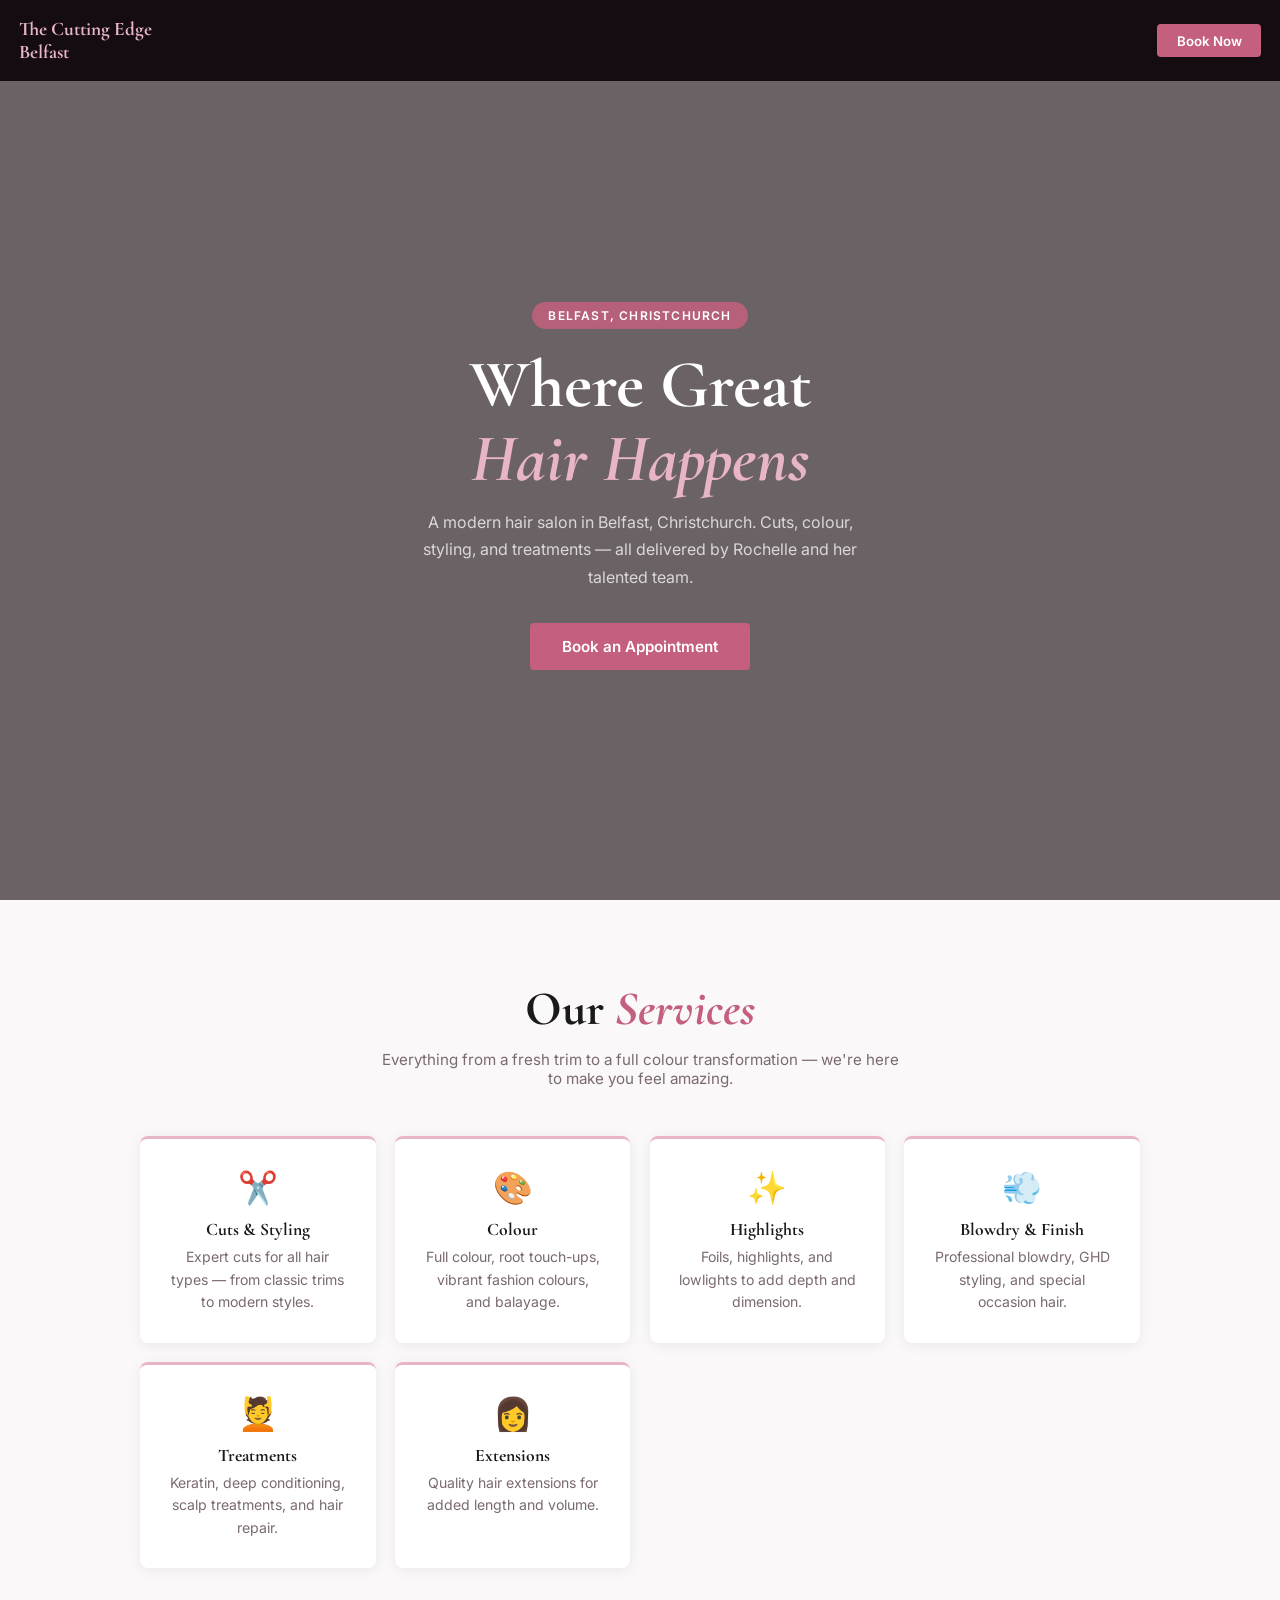
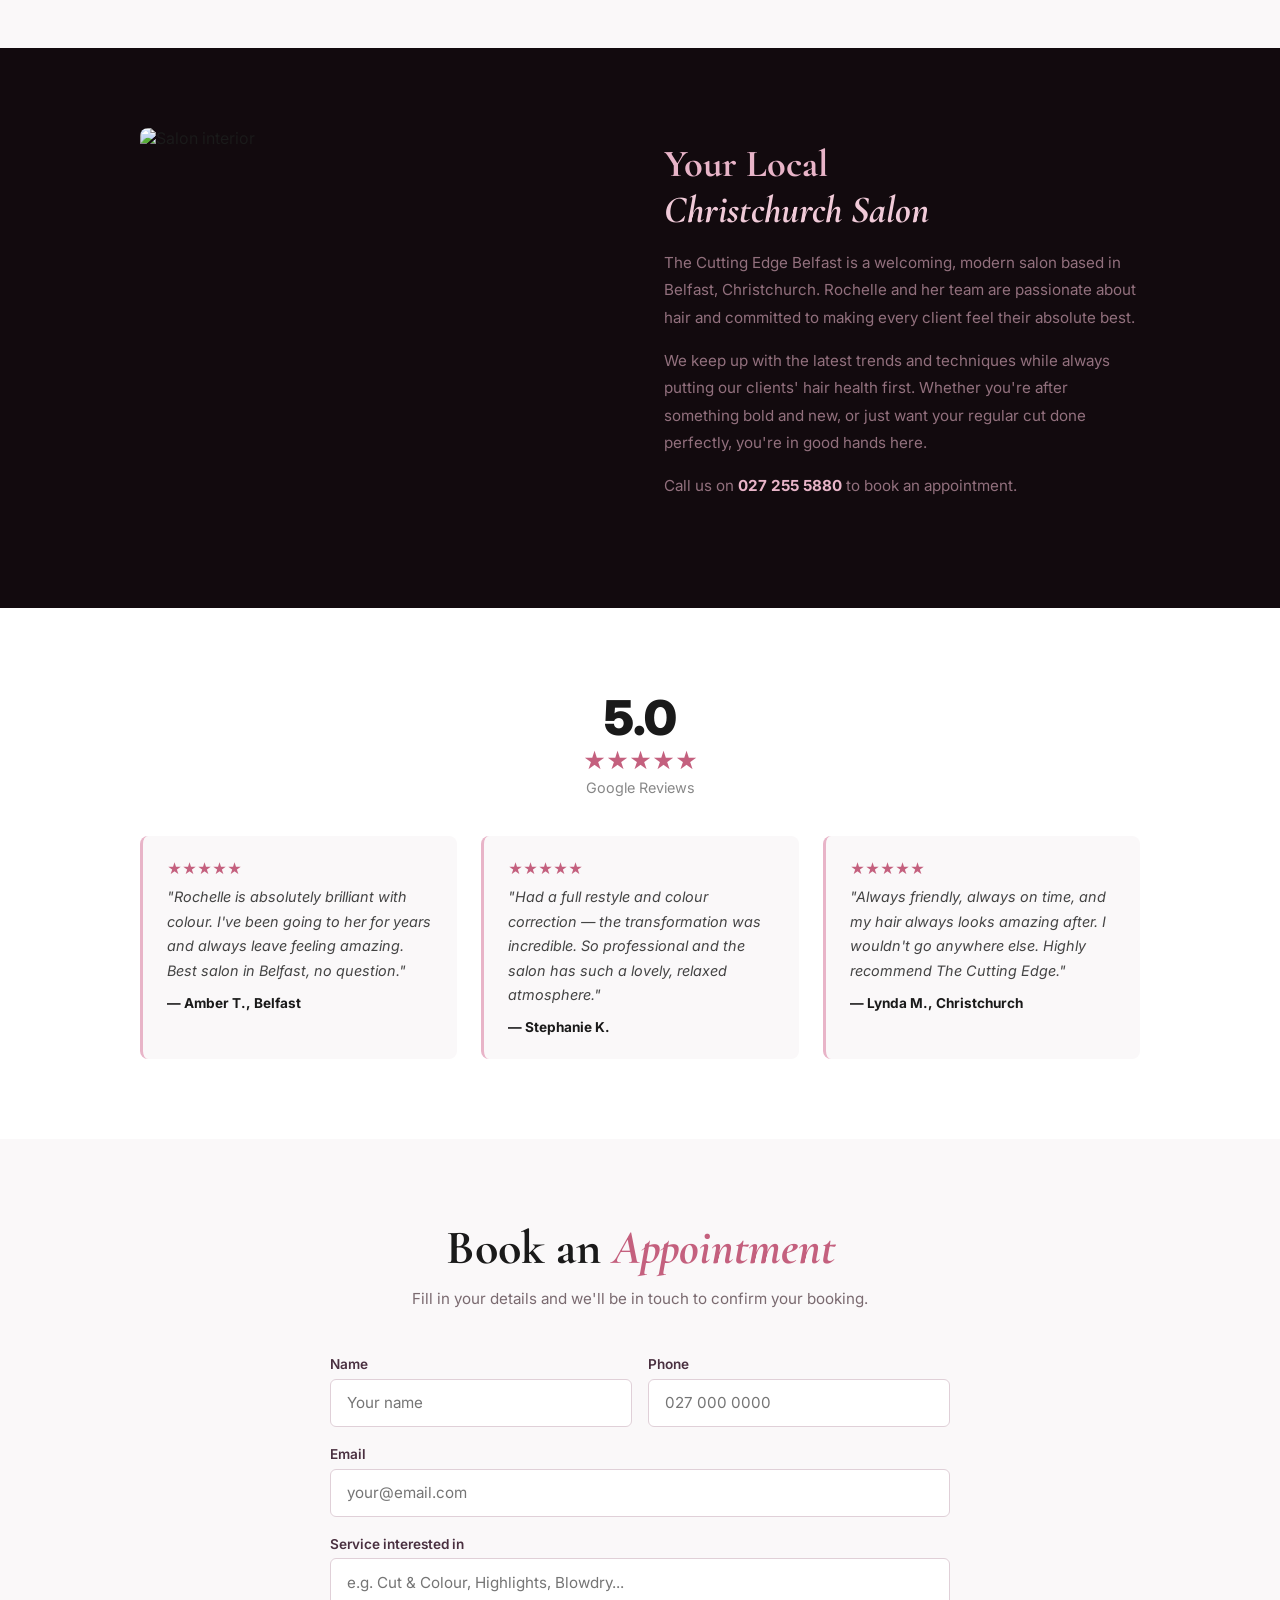
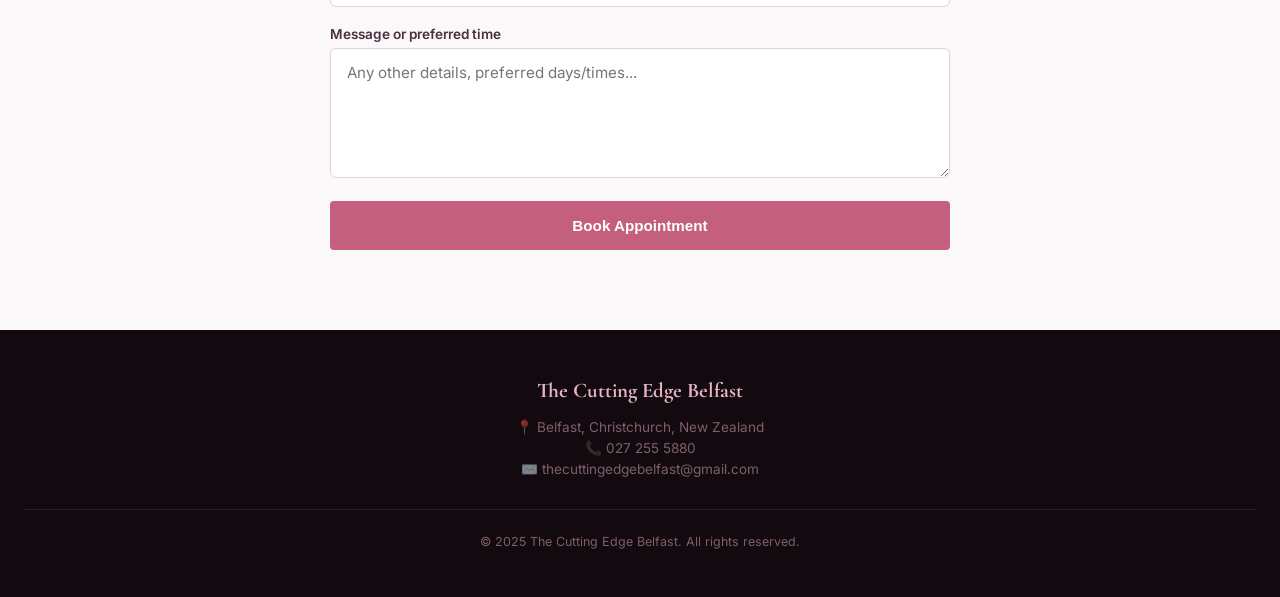
==== index.html @ 2c82a499 "Initial build" ====
<!DOCTYPE html>
<html lang="en">
<head>
<meta charset="UTF-8">
<meta name="viewport" content="width=device-width, initial-scale=1.0">
<title>The Cutting Edge Belfast | Hair Salon | Belfast, Christchurch</title>
<link rel="preconnect" href="https://fonts.googleapis.com">
<link href="https://fonts.googleapis.com/css2?family=Inter:wght@400;500;600;700;800&family=Cormorant+Garamond:ital,wght@0,600;0,700;1,500&display=swap" rel="stylesheet">
<style>
*{margin:0;padding:0;box-sizing:border-box;}
body{font-family:'Inter',sans-serif;color:#1a1a1a;background:#faf8f9;}
nav{position:fixed;top:0;left:0;width:100%;z-index:1000;background:rgba(18,10,14,0.97);backdrop-filter:blur(8px);padding:0;}
.nav-inner{display:flex;align-items:center;justify-content:space-between;padding:0 1.2rem;}
.nav-logo{font-family:'Cormorant Garamond',serif;font-size:1.2rem;font-weight:700;color:#e8b4c8;text-decoration:none;padding:1.1rem 0;line-height:1.2;}
.nav-cta{background:#c4607e;color:#fff;padding:0.55rem 1.2rem;border-radius:4px;font-weight:600;font-size:0.83rem;text-decoration:none;margin:0.75rem 0;}
.hero{min-height:100vh;background:linear-gradient(rgba(18,6,10,0.62),rgba(18,6,10,0.62)),url('https://images.unsplash.com/photo-1560066984-138dadb4c035?w=1600&q=80') center/cover no-repeat;display:flex;align-items:center;padding-top:72px;}
.hero-content{max-width:660px;margin:0 auto;padding:4rem 1.5rem;text-align:center;}
.hero-badge{display:inline-block;background:rgba(196,96,126,0.85);color:#fff;font-size:0.75rem;font-weight:600;letter-spacing:0.1em;text-transform:uppercase;padding:0.4rem 1rem;border-radius:100px;margin-bottom:1.2rem;}
.hero h1{font-family:'Cormorant Garamond',serif;font-size:clamp(2.6rem,5.5vw,4.2rem);font-weight:700;color:#fff;line-height:1.1;margin-bottom:0.8rem;}
.hero h1 em{color:#e8b4c8;font-style:italic;}
.hero p{font-size:1rem;color:rgba(255,255,255,0.75);margin-bottom:2rem;max-width:480px;margin-left:auto;margin-right:auto;line-height:1.7;}
.btn-primary{background:#c4607e;color:#fff;padding:0.9rem 2rem;border-radius:4px;font-weight:600;font-size:0.95rem;text-decoration:none;display:inline-block;}
.section{padding:5rem 1.5rem;}
.section-title{font-family:'Cormorant Garamond',serif;text-align:center;font-size:clamp(2rem,4vw,3rem);font-weight:700;margin-bottom:0.75rem;}
.section-title em{color:#c4607e;font-style:italic;}
.section-sub{text-align:center;color:#7a6a70;font-size:0.95rem;margin-bottom:3rem;max-width:520px;margin-left:auto;margin-right:auto;}
.services-grid{display:grid;grid-template-columns:repeat(auto-fit,minmax(200px,1fr));gap:1.2rem;max-width:1000px;margin:0 auto;}
.service-card{background:#fff;border-radius:8px;padding:1.8rem;text-align:center;box-shadow:0 2px 14px rgba(30,10,18,0.07);border-top:3px solid #e8b4c8;}
.service-icon{font-size:2rem;margin-bottom:0.75rem;}
.service-card h3{font-family:'Cormorant Garamond',serif;font-weight:700;font-size:1.1rem;margin-bottom:0.4rem;}
.service-card p{color:#7a6a70;font-size:0.88rem;line-height:1.6;}
.about{background:#120a0e;padding:5rem 1.5rem;}
.about-inner{max-width:1000px;margin:0 auto;display:grid;grid-template-columns:1fr 1fr;gap:3rem;align-items:center;}
.about img{width:100%;border-radius:8px;height:400px;object-fit:cover;}
.about h2{font-family:'Cormorant Garamond',serif;color:#e8b4c8;font-size:clamp(1.8rem,3vw,2.5rem);font-weight:700;margin-bottom:1rem;line-height:1.2;}
.about h2 em{color:#f0cad8;font-style:italic;}
.about p{color:rgba(232,180,200,0.6);line-height:1.8;margin-bottom:1rem;font-size:0.95rem;}
.reviews{background:#fff;padding:5rem 1.5rem;}
.stars{color:#c4607e;font-size:1.4rem;}
.rating-big{font-size:3rem;font-weight:900;}
.reviews-grid{display:grid;grid-template-columns:repeat(auto-fit,minmax(260px,1fr));gap:1.5rem;max-width:1000px;margin:2.5rem auto 0;}
.review-card{background:#faf8f9;border-radius:8px;padding:1.5rem;border-left:3px solid #e8b4c8;}
.review-card .stars{font-size:0.9rem;margin-bottom:0.5rem;}
.review-card p{color:#444;font-size:0.9rem;line-height:1.7;font-style:italic;margin-bottom:0.75rem;}
.reviewer{font-weight:700;font-size:0.85rem;}
.contact{background:#faf8f9;padding:5rem 1.5rem;}
.contact-inner{max-width:620px;margin:0 auto;}
.form-group{margin-bottom:1.2rem;}
.form-group label{display:block;font-weight:600;font-size:0.85rem;margin-bottom:0.4rem;color:#4a3040;}
.form-group input,.form-group textarea{width:100%;padding:0.85rem 1rem;border:1.5px solid #e0d0d8;border-radius:6px;font-size:0.95rem;font-family:inherit;background:#fff;}
.form-group textarea{height:130px;resize:vertical;}
.form-row{display:grid;grid-template-columns:1fr 1fr;gap:1rem;}
.btn-submit{width:100%;background:#c4607e;color:#fff;border:none;padding:1rem;border-radius:4px;font-weight:600;font-size:0.95rem;cursor:pointer;}
footer{background:#120a0e;color:rgba(232,180,200,0.5);padding:3rem 1.5rem;text-align:center;}
.footer-logo{font-family:'Cormorant Garamond',serif;font-size:1.3rem;font-weight:700;color:#e8b4c8;margin-bottom:1rem;}
footer p{font-size:0.85rem;margin-bottom:0.3rem;}
.footer-bottom{margin-top:2rem;padding-top:1.5rem;border-top:1px solid rgba(232,180,200,0.12);font-size:0.78rem;}
@media(max-width:768px){.about-inner{grid-template-columns:1fr;}.form-row{grid-template-columns:1fr;}}
</style>
</head>
<body>

<nav>
  <div class="nav-inner">
    <a href="#" class="nav-logo">The Cutting Edge<br>Belfast</a>
    <a href="#contact" class="nav-cta">Book Now</a>
  </div>
</nav>

<section class="hero">
  <div class="hero-content">
    <div class="hero-badge">Belfast, Christchurch</div>
    <h1>Where Great<br><em>Hair Happens</em></h1>
    <p>A modern hair salon in Belfast, Christchurch. Cuts, colour, styling, and treatments — all delivered by Rochelle and her talented team.</p>
    <a href="#contact" class="btn-primary">Book an Appointment</a>
  </div>
</section>

<section class="section" id="services">
  <h2 class="section-title">Our <em>Services</em></h2>
  <p class="section-sub">Everything from a fresh trim to a full colour transformation — we're here to make you feel amazing.</p>
  <div class="services-grid">
    <div class="service-card"><div class="service-icon">✂️</div><h3>Cuts & Styling</h3><p>Expert cuts for all hair types — from classic trims to modern styles.</p></div>
    <div class="service-card"><div class="service-icon">🎨</div><h3>Colour</h3><p>Full colour, root touch-ups, vibrant fashion colours, and balayage.</p></div>
    <div class="service-card"><div class="service-icon">✨</div><h3>Highlights</h3><p>Foils, highlights, and lowlights to add depth and dimension.</p></div>
    <div class="service-card"><div class="service-icon">💨</div><h3>Blowdry & Finish</h3><p>Professional blowdry, GHD styling, and special occasion hair.</p></div>
    <div class="service-card"><div class="service-icon">💆</div><h3>Treatments</h3><p>Keratin, deep conditioning, scalp treatments, and hair repair.</p></div>
    <div class="service-card"><div class="service-icon">👩</div><h3>Extensions</h3><p>Quality hair extensions for added length and volume.</p></div>
  </div>
</section>

<section class="about">
  <div class="about-inner">
    <img src="https://images.unsplash.com/photo-1521590832167-7bcbfaa6381f?w=800&q=80" alt="Salon interior">
    <div>
      <h2>Your Local<br><em>Christchurch Salon</em></h2>
      <p>The Cutting Edge Belfast is a welcoming, modern salon based in Belfast, Christchurch. Rochelle and her team are passionate about hair and committed to making every client feel their absolute best.</p>
      <p>We keep up with the latest trends and techniques while always putting our clients' hair health first. Whether you're after something bold and new, or just want your regular cut done perfectly, you're in good hands here.</p>
      <p>Call us on <strong style="color:#e8b4c8;">027 255 5880</strong> to book an appointment.</p>
    </div>
  </div>
</section>

<section class="reviews">
  <div style="text-align:center;">
    <div class="rating-big">5.0</div>
    <div class="stars">★★★★★</div>
    <p style="color:#888;font-size:0.9rem;margin-top:0.3rem;">Google Reviews</p>
  </div>
  <div class="reviews-grid">
    <div class="review-card"><div class="stars">★★★★★</div><p>"Rochelle is absolutely brilliant with colour. I've been going to her for years and always leave feeling amazing. Best salon in Belfast, no question."</p><div class="reviewer">— Amber T., Belfast</div></div>
    <div class="review-card"><div class="stars">★★★★★</div><p>"Had a full restyle and colour correction — the transformation was incredible. So professional and the salon has such a lovely, relaxed atmosphere."</p><div class="reviewer">— Stephanie K.</div></div>
    <div class="review-card"><div class="stars">★★★★★</div><p>"Always friendly, always on time, and my hair always looks amazing after. I wouldn't go anywhere else. Highly recommend The Cutting Edge."</p><div class="reviewer">— Lynda M., Christchurch</div></div>
  </div>
</section>

<section class="contact" id="contact">
  <div class="contact-inner">
    <h2 class="section-title">Book an <em>Appointment</em></h2>
    <p class="section-sub">Fill in your details and we'll be in touch to confirm your booking.</p>
    <form action="https://api.staticforms.xyz/submit" method="post">
      <input type="hidden" name="accessKey" value="sf_768da8d33927e7f4f241d0a6">
      <input type="hidden" name="subject" value="New booking from The Cutting Edge Belfast website">
      <input type="hidden" name="redirectTo" value="https://the-cutting-edge-belfast-demo.vercel.app/thank-you.html">
      <div class="form-row">
        <div class="form-group"><label>Name</label><input type="text" name="name" placeholder="Your name" required></div>
        <div class="form-group"><label>Phone</label><input type="tel" name="phone" placeholder="027 000 0000" required></div>
      </div>
      <div class="form-group"><label>Email</label><input type="email" name="email" placeholder="your@email.com"></div>
      <div class="form-group"><label>Service interested in</label><input type="text" name="service" placeholder="e.g. Cut & Colour, Highlights, Blowdry..."></div>
      <div class="form-group"><label>Message or preferred time</label><textarea name="message" placeholder="Any other details, preferred days/times..."></textarea></div>
      <button type="submit" class="btn-submit">Book Appointment</button>
    </form>
  </div>
</section>

<footer>
  <div class="footer-logo">The Cutting Edge Belfast</div>
  <p>📍 Belfast, Christchurch, New Zealand</p>
  <p>📞 <a href="tel:0272555880" style="color:rgba(232,180,200,0.5);text-decoration:none;">027 255 5880</a></p>
  <p>✉️ <a href="mailto:thecuttingedgebelfast@gmail.com" style="color:rgba(232,180,200,0.5);text-decoration:none;">thecuttingedgebelfast@gmail.com</a></p>
  <div class="footer-bottom">© 2025 The Cutting Edge Belfast. All rights reserved.</div>
</footer>

</body>
</html>
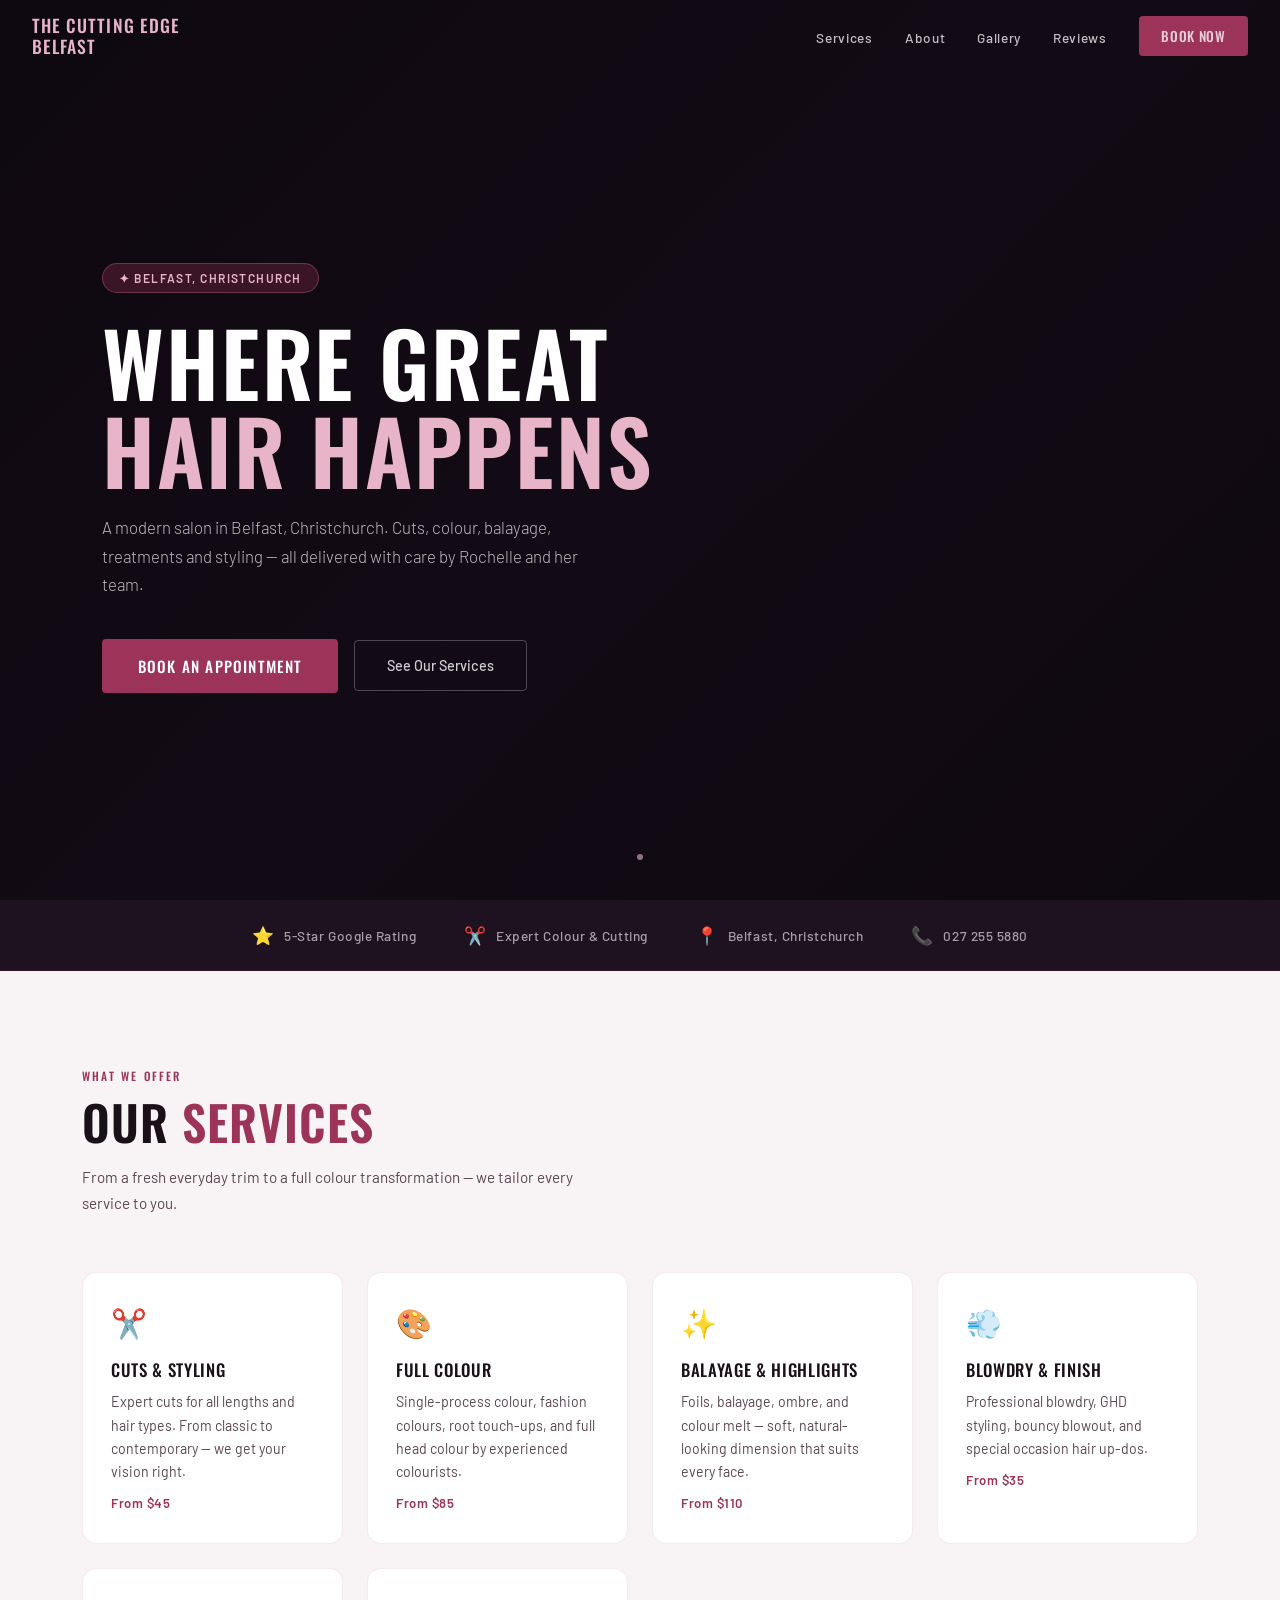
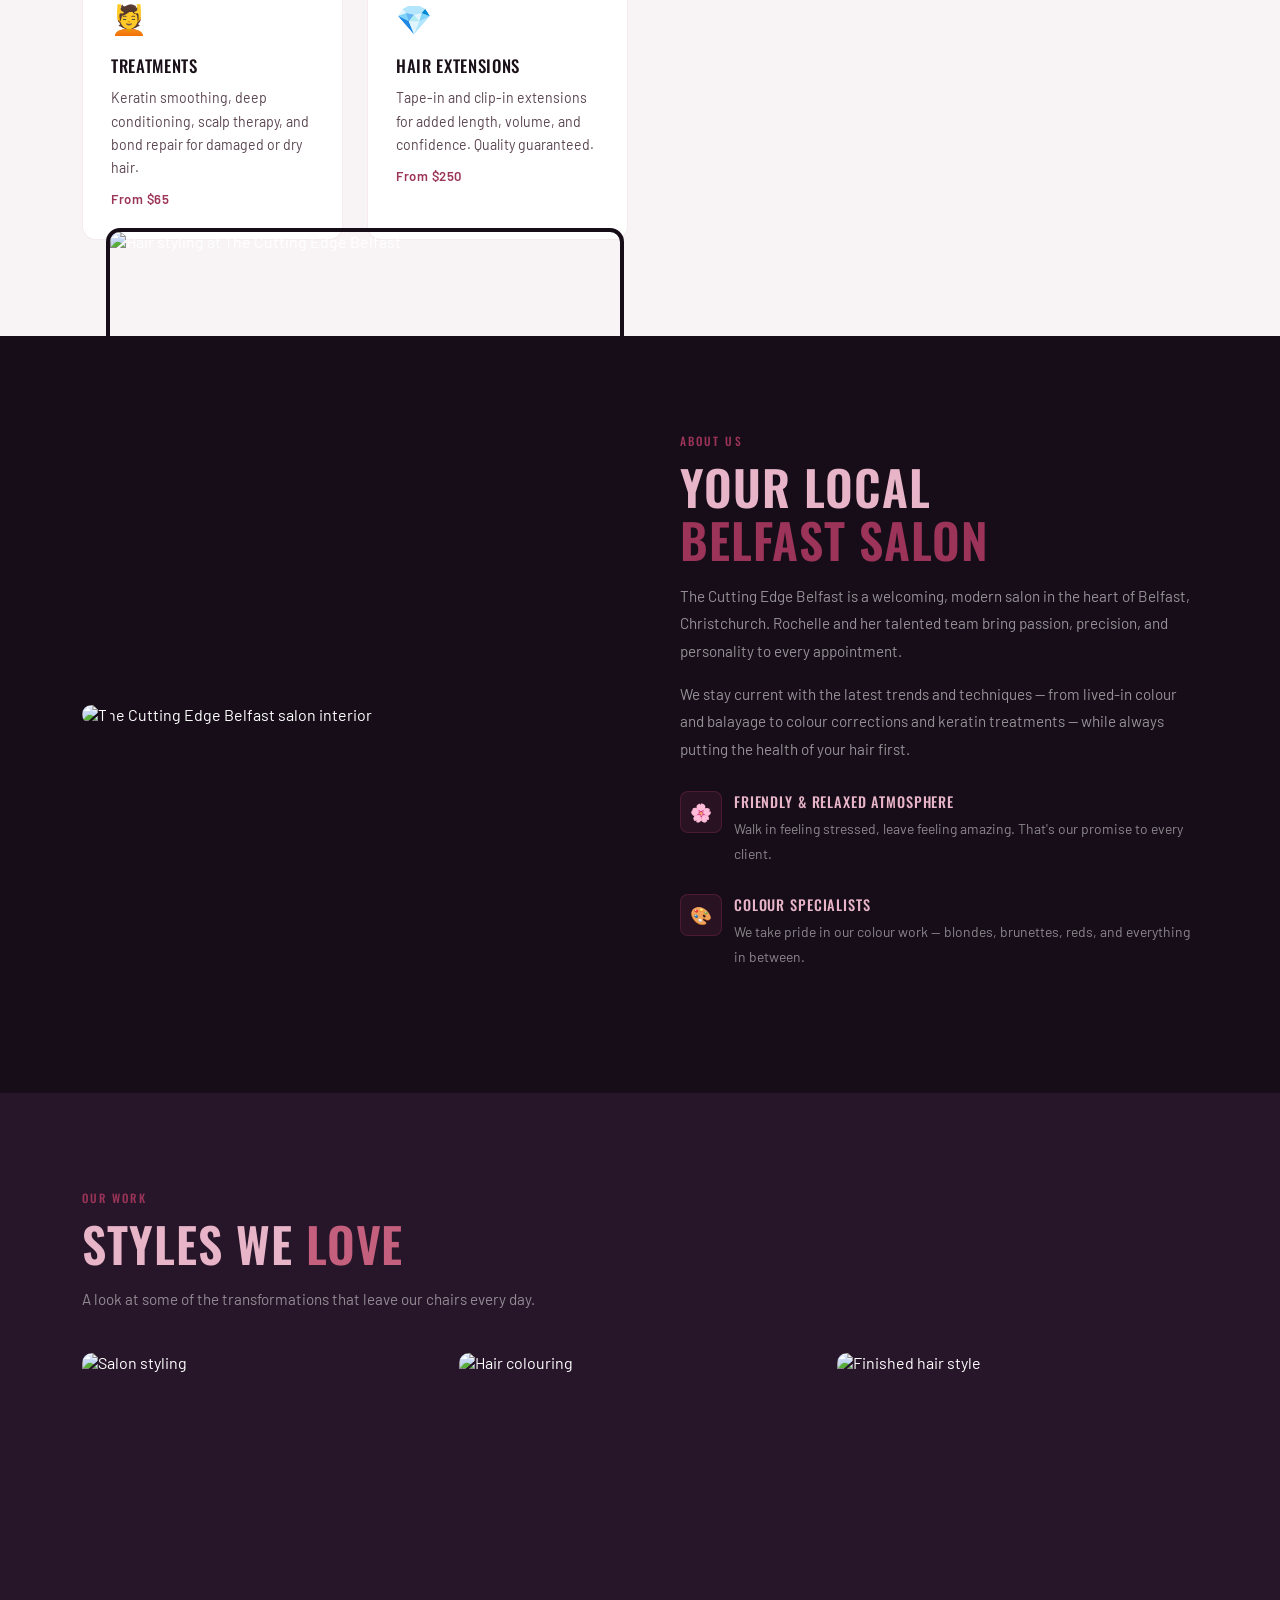
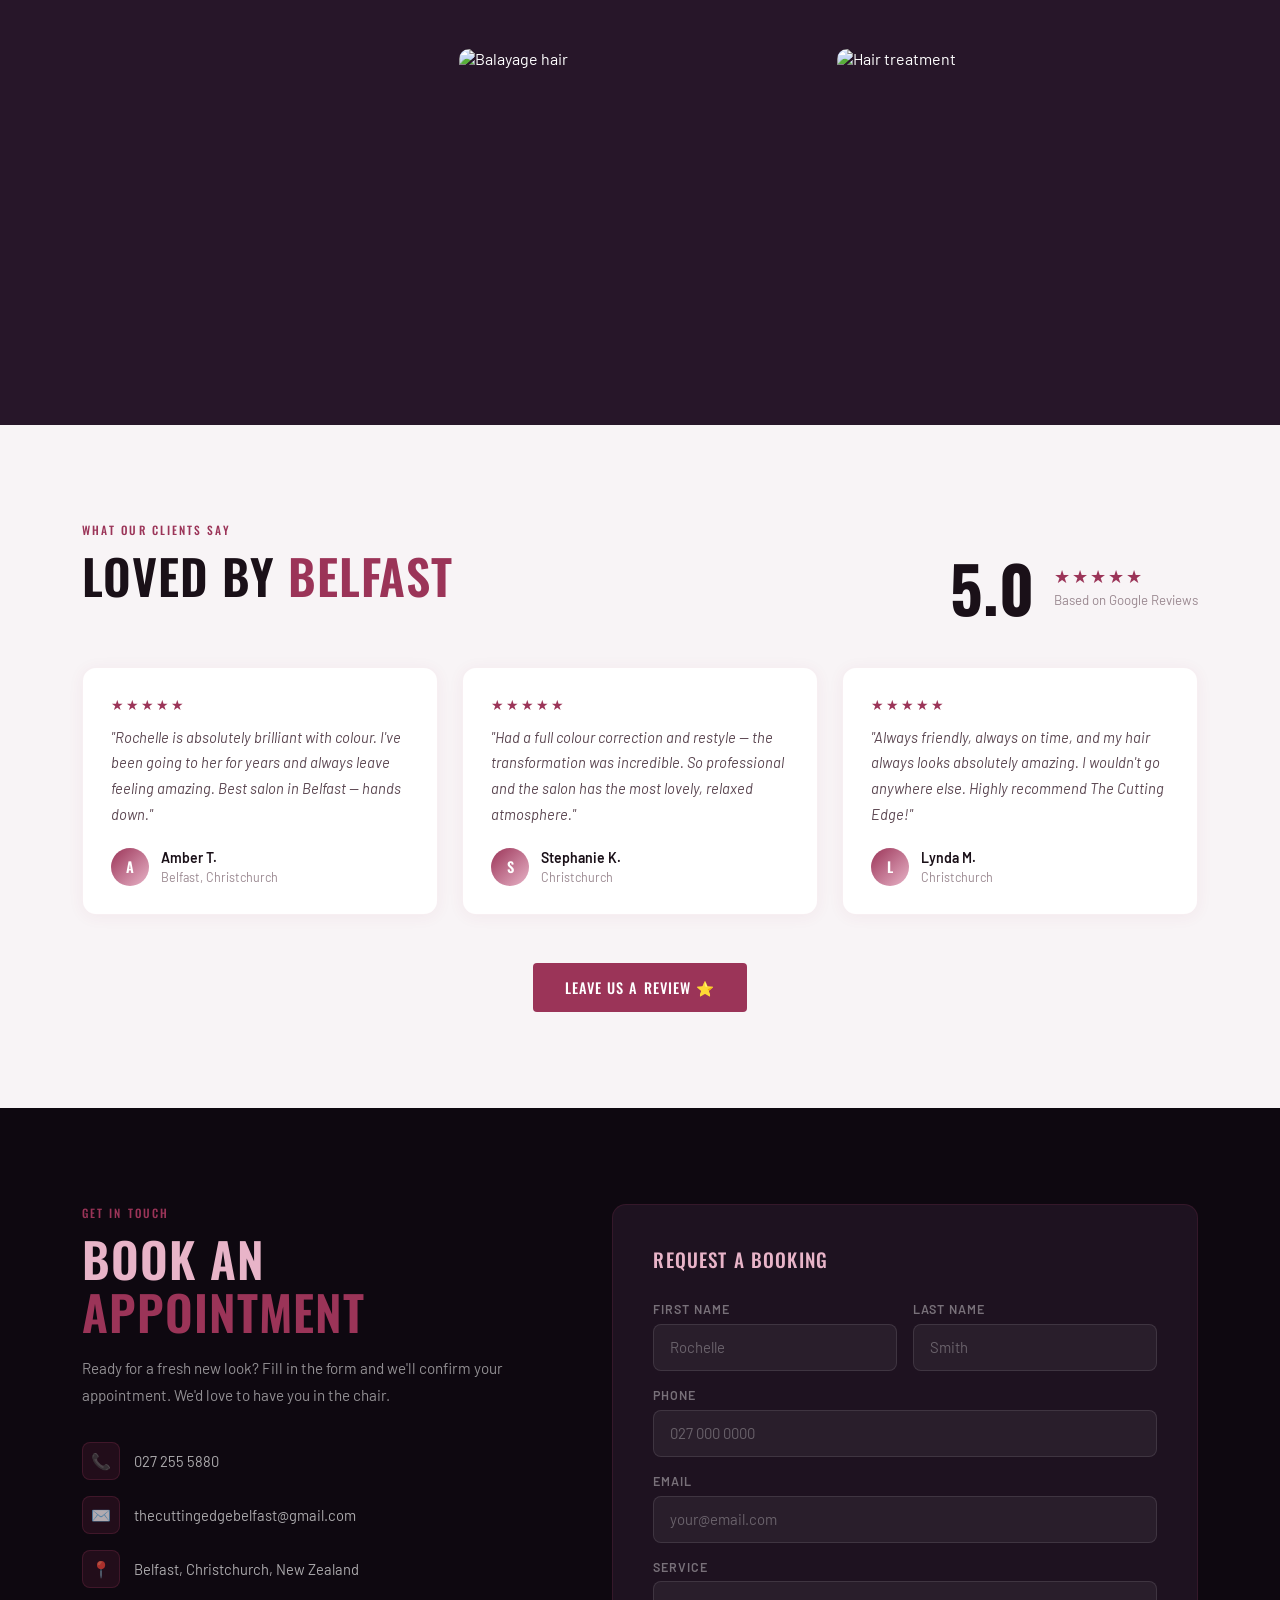
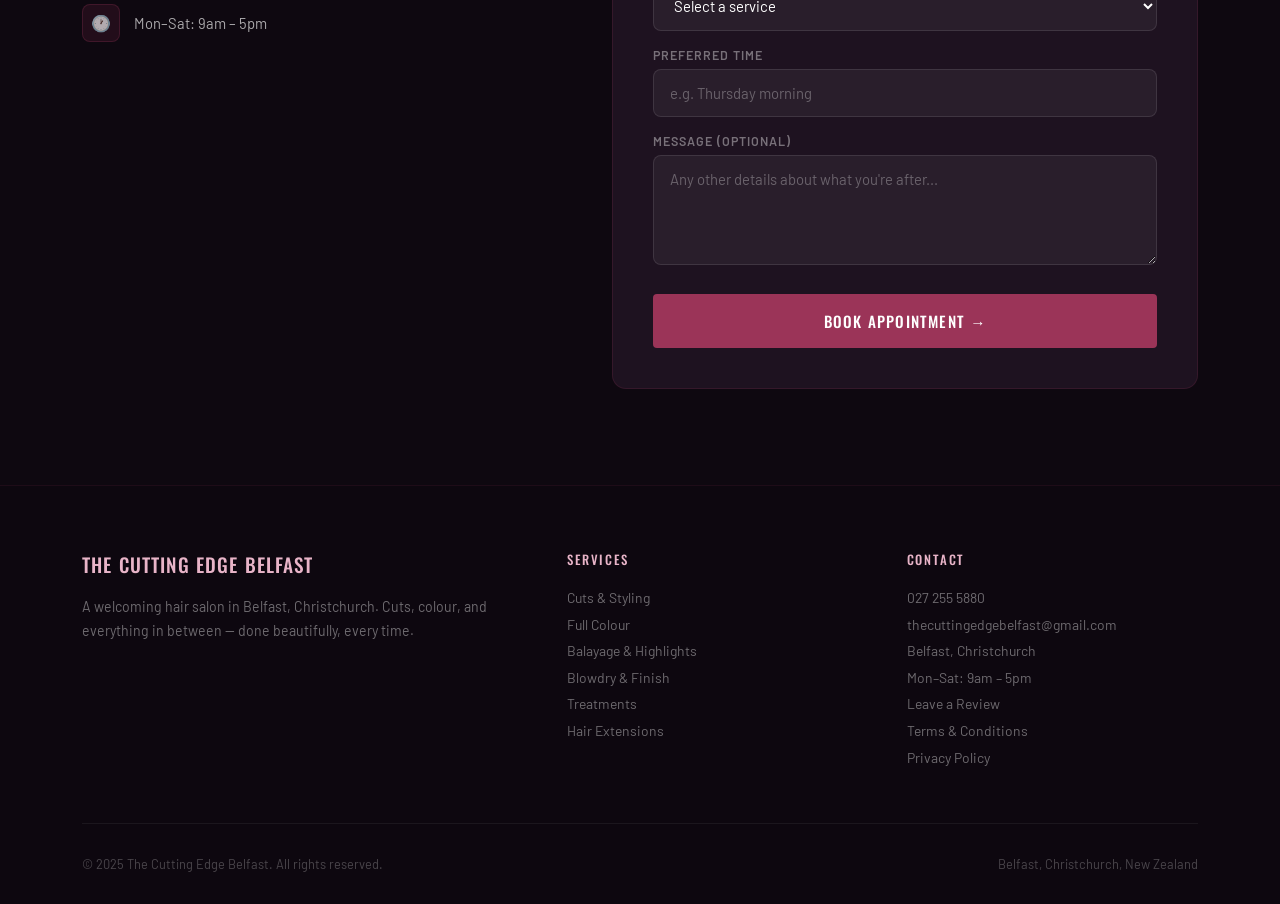
==== commit b9b0a791: "Rebuild: The Cutting Edge Belfast" ====
--- a/index.html
+++ b/index.html
@@ -1,146 +1,604 @@
 <!DOCTYPE html>
 <html lang="en">
 <head>
-<meta charset="UTF-8">
-<meta name="viewport" content="width=device-width, initial-scale=1.0">
-<title>The Cutting Edge Belfast | Hair Salon | Belfast, Christchurch</title>
-<link rel="preconnect" href="https://fonts.googleapis.com">
-<link href="https://fonts.googleapis.com/css2?family=Inter:wght@400;500;600;700;800&family=Cormorant+Garamond:ital,wght@0,600;0,700;1,500&display=swap" rel="stylesheet">
-<style>
-*{margin:0;padding:0;box-sizing:border-box;}
-body{font-family:'Inter',sans-serif;color:#1a1a1a;background:#faf8f9;}
-nav{position:fixed;top:0;left:0;width:100%;z-index:1000;background:rgba(18,10,14,0.97);backdrop-filter:blur(8px);padding:0;}
-.nav-inner{display:flex;align-items:center;justify-content:space-between;padding:0 1.2rem;}
-.nav-logo{font-family:'Cormorant Garamond',serif;font-size:1.2rem;font-weight:700;color:#e8b4c8;text-decoration:none;padding:1.1rem 0;line-height:1.2;}
-.nav-cta{background:#c4607e;color:#fff;padding:0.55rem 1.2rem;border-radius:4px;font-weight:600;font-size:0.83rem;text-decoration:none;margin:0.75rem 0;}
-.hero{min-height:100vh;background:linear-gradient(rgba(18,6,10,0.62),rgba(18,6,10,0.62)),url('https://images.unsplash.com/photo-1560066984-138dadb4c035?w=1600&q=80') center/cover no-repeat;display:flex;align-items:center;padding-top:72px;}
-.hero-content{max-width:660px;margin:0 auto;padding:4rem 1.5rem;text-align:center;}
-.hero-badge{display:inline-block;background:rgba(196,96,126,0.85);color:#fff;font-size:0.75rem;font-weight:600;letter-spacing:0.1em;text-transform:uppercase;padding:0.4rem 1rem;border-radius:100px;margin-bottom:1.2rem;}
-.hero h1{font-family:'Cormorant Garamond',serif;font-size:clamp(2.6rem,5.5vw,4.2rem);font-weight:700;color:#fff;line-height:1.1;margin-bottom:0.8rem;}
-.hero h1 em{color:#e8b4c8;font-style:italic;}
-.hero p{font-size:1rem;color:rgba(255,255,255,0.75);margin-bottom:2rem;max-width:480px;margin-left:auto;margin-right:auto;line-height:1.7;}
-.btn-primary{background:#c4607e;color:#fff;padding:0.9rem 2rem;border-radius:4px;font-weight:600;font-size:0.95rem;text-decoration:none;display:inline-block;}
-.section{padding:5rem 1.5rem;}
-.section-title{font-family:'Cormorant Garamond',serif;text-align:center;font-size:clamp(2rem,4vw,3rem);font-weight:700;margin-bottom:0.75rem;}
-.section-title em{color:#c4607e;font-style:italic;}
-.section-sub{text-align:center;color:#7a6a70;font-size:0.95rem;margin-bottom:3rem;max-width:520px;margin-left:auto;margin-right:auto;}
-.services-grid{display:grid;grid-template-columns:repeat(auto-fit,minmax(200px,1fr));gap:1.2rem;max-width:1000px;margin:0 auto;}
-.service-card{background:#fff;border-radius:8px;padding:1.8rem;text-align:center;box-shadow:0 2px 14px rgba(30,10,18,0.07);border-top:3px solid #e8b4c8;}
-.service-icon{font-size:2rem;margin-bottom:0.75rem;}
-.service-card h3{font-family:'Cormorant Garamond',serif;font-weight:700;font-size:1.1rem;margin-bottom:0.4rem;}
-.service-card p{color:#7a6a70;font-size:0.88rem;line-height:1.6;}
-.about{background:#120a0e;padding:5rem 1.5rem;}
-.about-inner{max-width:1000px;margin:0 auto;display:grid;grid-template-columns:1fr 1fr;gap:3rem;align-items:center;}
-.about img{width:100%;border-radius:8px;height:400px;object-fit:cover;}
-.about h2{font-family:'Cormorant Garamond',serif;color:#e8b4c8;font-size:clamp(1.8rem,3vw,2.5rem);font-weight:700;margin-bottom:1rem;line-height:1.2;}
-.about h2 em{color:#f0cad8;font-style:italic;}
-.about p{color:rgba(232,180,200,0.6);line-height:1.8;margin-bottom:1rem;font-size:0.95rem;}
-.reviews{background:#fff;padding:5rem 1.5rem;}
-.stars{color:#c4607e;font-size:1.4rem;}
-.rating-big{font-size:3rem;font-weight:900;}
-.reviews-grid{display:grid;grid-template-columns:repeat(auto-fit,minmax(260px,1fr));gap:1.5rem;max-width:1000px;margin:2.5rem auto 0;}
-.review-card{background:#faf8f9;border-radius:8px;padding:1.5rem;border-left:3px solid #e8b4c8;}
-.review-card .stars{font-size:0.9rem;margin-bottom:0.5rem;}
-.review-card p{color:#444;font-size:0.9rem;line-height:1.7;font-style:italic;margin-bottom:0.75rem;}
-.reviewer{font-weight:700;font-size:0.85rem;}
-.contact{background:#faf8f9;padding:5rem 1.5rem;}
-.contact-inner{max-width:620px;margin:0 auto;}
-.form-group{margin-bottom:1.2rem;}
-.form-group label{display:block;font-weight:600;font-size:0.85rem;margin-bottom:0.4rem;color:#4a3040;}
-.form-group input,.form-group textarea{width:100%;padding:0.85rem 1rem;border:1.5px solid #e0d0d8;border-radius:6px;font-size:0.95rem;font-family:inherit;background:#fff;}
-.form-group textarea{height:130px;resize:vertical;}
-.form-row{display:grid;grid-template-columns:1fr 1fr;gap:1rem;}
-.btn-submit{width:100%;background:#c4607e;color:#fff;border:none;padding:1rem;border-radius:4px;font-weight:600;font-size:0.95rem;cursor:pointer;}
-footer{background:#120a0e;color:rgba(232,180,200,0.5);padding:3rem 1.5rem;text-align:center;}
-.footer-logo{font-family:'Cormorant Garamond',serif;font-size:1.3rem;font-weight:700;color:#e8b4c8;margin-bottom:1rem;}
-footer p{font-size:0.85rem;margin-bottom:0.3rem;}
-.footer-bottom{margin-top:2rem;padding-top:1.5rem;border-top:1px solid rgba(232,180,200,0.12);font-size:0.78rem;}
-@media(max-width:768px){.about-inner{grid-template-columns:1fr;}.form-row{grid-template-columns:1fr;}}
-</style>
+  <meta charset="UTF-8" />
+  <meta name="viewport" content="width=device-width, initial-scale=1.0" />
+  <title>The Cutting Edge Belfast | Hair Salon | Belfast, Christchurch</title>
+  <link rel="preconnect" href="https://fonts.googleapis.com" />
+  <link rel="preconnect" href="https://fonts.gstatic.com" crossorigin />
+  <link href="https://fonts.googleapis.com/css2?family=Oswald:wght@300;400;500;600;700&family=Barlow:ital,wght@0,300;0,400;0,500;0,600;1,300;1,400&display=swap" rel="stylesheet" />
+  <style>
+    :root {
+      --dark:     #0e0810;
+      --dark-2:   #160d18;
+      --surface:  #1e1220;
+      --surface2: #271629;
+      --accent:   #9b3458;
+      --accent-light: #c4607e;
+      --accent-rose:  #e8b4c8;
+      --cream:    #f8f4f6;
+      --cream-2:  #f0e8ec;
+      --text-dark: #1a1018;
+      --text-mid:  #5a4550;
+      --text-light: #9a8890;
+      --white:    #ffffff;
+      --nav-h:    72px;
+      --radius:   14px;
+      --trans:    0.3s cubic-bezier(0.4,0,0.2,1);
+    }
+    *, *::before, *::after { box-sizing: border-box; margin: 0; padding: 0; }
+    html { scroll-behavior: smooth; }
+    body { font-family: 'Barlow', sans-serif; background: var(--dark); color: var(--white); overflow-x: hidden; }
+
+    /* ── NAV ── */
+    #mainNav {
+      position: fixed; top: 0; left: 0; width: 100%; z-index: 1000;
+      padding: 0 2rem; height: var(--nav-h);
+      display: flex; align-items: center; justify-content: space-between;
+      transition: background var(--trans), box-shadow var(--trans);
+    }
+    #mainNav.scrolled { background: rgba(14,8,16,0.97); backdrop-filter: blur(12px); box-shadow: 0 2px 24px rgba(0,0,0,0.4); }
+    .nav-logo { font-family: 'Oswald', sans-serif; font-size: 1.1rem; font-weight: 500; color: var(--accent-rose); text-decoration: none; letter-spacing: 0.06em; text-transform: uppercase; line-height: 1.2; }
+    .nav-links { display: flex; align-items: center; gap: 2rem; list-style: none; }
+    .nav-links a { color: rgba(255,255,255,0.75); text-decoration: none; font-size: 0.85rem; font-weight: 500; letter-spacing: 0.05em; transition: color var(--trans); }
+    .nav-links a:hover { color: var(--accent-rose); }
+    .nav-cta { background: var(--accent); color: #fff; padding: 0.6rem 1.4rem; border-radius: 4px; font-family: 'Oswald', sans-serif; font-weight: 500; font-size: 0.88rem; letter-spacing: 0.06em; text-transform: uppercase; text-decoration: none; transition: background var(--trans), transform var(--trans); }
+    .nav-cta:hover { background: var(--accent-light); transform: translateY(-1px); }
+    .hamburger { display: none; background: none; border: none; cursor: pointer; padding: 0.5rem; flex-direction: column; gap: 5px; }
+    .hamburger span { display: block; width: 22px; height: 2px; background: var(--accent-rose); border-radius: 2px; transition: var(--trans); }
+    .mobile-menu { display: none; position: fixed; top: var(--nav-h); left: 0; width: 100%; background: rgba(14,8,16,0.98); padding: 2rem; z-index: 999; flex-direction: column; gap: 1.5rem; }
+    .mobile-menu.open { display: flex; }
+    .mobile-menu a { color: rgba(255,255,255,0.8); text-decoration: none; font-family: 'Oswald', sans-serif; font-size: 1.1rem; letter-spacing: 0.06em; }
+
+    /* ── HERO ── */
+    .hero {
+      min-height: 100vh; position: relative; display: flex; align-items: center;
+      overflow: hidden;
+    }
+    .hero-bg {
+      position: absolute; inset: 0; z-index: 0;
+      background: linear-gradient(135deg, rgba(14,8,16,0.72) 0%, rgba(22,13,24,0.55) 50%, rgba(14,8,16,0.8) 100%),
+                  url('https://images.unsplash.com/photo-1560066984-138dadb4c035?w=1800&q=85') center/cover no-repeat;
+    }
+    .hero-content {
+      position: relative; z-index: 1; max-width: 700px;
+      padding: calc(var(--nav-h) + 4rem) 2rem 5rem 8vw;
+    }
+    .hero-badge {
+      display: inline-flex; align-items: center; gap: 0.5rem;
+      background: rgba(155,52,88,0.3); border: 1px solid rgba(196,96,126,0.4);
+      color: var(--accent-rose); font-size: 0.75rem; font-weight: 600;
+      letter-spacing: 0.12em; text-transform: uppercase; padding: 0.4rem 1rem;
+      border-radius: 100px; margin-bottom: 1.5rem;
+    }
+    .hero h1 {
+      font-family: 'Oswald', sans-serif; font-size: clamp(3.2rem, 7vw, 5.5rem);
+      font-weight: 600; line-height: 1.0; letter-spacing: 0.02em;
+      text-transform: uppercase; margin-bottom: 1.25rem; color: #fff;
+    }
+    .hero h1 em { color: var(--accent-rose); font-style: normal; display: block; }
+    .hero p { font-size: 1.05rem; color: rgba(255,255,255,0.72); line-height: 1.7; max-width: 480px; margin-bottom: 2.5rem; font-weight: 300; }
+    .hero-actions { display: flex; gap: 1rem; flex-wrap: wrap; align-items: center; }
+    .btn-primary {
+      background: var(--accent); color: #fff; padding: 1rem 2.2rem;
+      border-radius: 4px; font-family: 'Oswald', sans-serif; font-weight: 500;
+      font-size: 0.95rem; letter-spacing: 0.08em; text-transform: uppercase;
+      text-decoration: none; transition: all var(--trans);
+    }
+    .btn-primary:hover { background: var(--accent-light); transform: translateY(-2px); box-shadow: 0 8px 24px rgba(155,52,88,0.4); }
+    .btn-outline {
+      background: transparent; color: rgba(255,255,255,0.8); padding: 1rem 2rem;
+      border: 1px solid rgba(255,255,255,0.25); border-radius: 4px;
+      font-size: 0.9rem; font-weight: 500; text-decoration: none; transition: all var(--trans);
+    }
+    .btn-outline:hover { border-color: var(--accent-rose); color: var(--accent-rose); }
+    .hero-scroll { position: absolute; bottom: 2.5rem; left: 50%; transform: translateX(-50%); z-index: 1; }
+    .scroll-dot { width: 6px; height: 6px; background: var(--accent-rose); border-radius: 50%; margin: 0 auto; animation: bounce 1.8s infinite; opacity: 0.6; }
+    @keyframes bounce { 0%,80%,100%{transform:translateY(0)} 40%{transform:translateY(-10px)} }
+
+    /* ── TRUST BAR ── */
+    .trust-bar { background: var(--surface); padding: 1.5rem 2rem; border-bottom: 1px solid rgba(155,52,88,0.15); }
+    .trust-inner { max-width: 1100px; margin: 0 auto; display: flex; justify-content: center; gap: 3rem; flex-wrap: wrap; }
+    .trust-item { display: flex; align-items: center; gap: 0.6rem; color: rgba(255,255,255,0.6); font-size: 0.85rem; font-weight: 500; letter-spacing: 0.04em; }
+    .trust-item span:first-child { color: var(--accent-rose); font-size: 1.1rem; }
+
+    /* ── SECTIONS BASE ── */
+    .container { max-width: 1180px; margin: 0 auto; padding: 0 2rem; }
+    section { padding: 6rem 0; }
+
+    /* ── SERVICES ── */
+    .services { background: var(--cream); }
+    .section-eyebrow { font-family: 'Oswald', sans-serif; font-size: 0.72rem; font-weight: 500; letter-spacing: 0.18em; text-transform: uppercase; color: var(--accent); margin-bottom: 0.75rem; }
+    .section-title { font-family: 'Oswald', sans-serif; font-size: clamp(2rem, 4vw, 3rem); font-weight: 600; line-height: 1.1; letter-spacing: 0.02em; text-transform: uppercase; color: var(--text-dark); margin-bottom: 1rem; }
+    .section-title em { color: var(--accent); font-style: normal; }
+    .section-sub { color: var(--text-mid); font-size: 0.95rem; line-height: 1.7; max-width: 540px; margin-bottom: 3.5rem; font-weight: 400; }
+    .services-grid { display: grid; grid-template-columns: repeat(auto-fit, minmax(240px, 1fr)); gap: 1.5rem; }
+    .service-card {
+      background: #fff; border-radius: var(--radius); padding: 2rem 1.75rem;
+      border: 1px solid rgba(155,52,88,0.1); transition: all var(--trans);
+      position: relative; overflow: hidden;
+    }
+    .service-card::before {
+      content: ''; position: absolute; top: 0; left: 0; width: 100%; height: 3px;
+      background: linear-gradient(90deg, var(--accent), var(--accent-rose));
+      transform: scaleX(0); transform-origin: left; transition: transform var(--trans);
+    }
+    .service-card:hover { transform: translateY(-4px); box-shadow: 0 12px 32px rgba(155,52,88,0.12); }
+    .service-card:hover::before { transform: scaleX(1); }
+    .svc-icon { font-size: 1.8rem; margin-bottom: 1rem; }
+    .service-card h3 { font-family: 'Oswald', sans-serif; font-size: 1.05rem; font-weight: 500; letter-spacing: 0.04em; text-transform: uppercase; color: var(--text-dark); margin-bottom: 0.5rem; }
+    .service-card p { color: var(--text-mid); font-size: 0.88rem; line-height: 1.65; }
+    .svc-price { display: inline-block; margin-top: 0.75rem; font-size: 0.82rem; font-weight: 600; color: var(--accent); letter-spacing: 0.04em; }
+
+    /* ── ABOUT ── */
+    .about { background: var(--dark-2); }
+    .about-inner { display: grid; grid-template-columns: 1fr 1fr; gap: 5rem; align-items: center; }
+    .about-img-wrap { position: relative; }
+    .about-img-wrap img { width: 100%; height: 520px; object-fit: cover; border-radius: var(--radius); }
+    .about-img-accent {
+      position: absolute; bottom: -1.5rem; right: -1.5rem;
+      width: 180px; height: 180px; object-fit: cover; border-radius: var(--radius);
+      border: 4px solid var(--dark-2);
+    }
+    .about-text .section-title { color: var(--accent-rose); }
+    .about-text .section-sub { color: rgba(255,255,255,0.55); max-width: 100%; }
+    .about-text p { color: rgba(255,255,255,0.55); line-height: 1.8; margin-bottom: 1rem; font-size: 0.95rem; }
+    .about-highlight { display: flex; gap: 0.75rem; align-items: flex-start; margin: 1.75rem 0; }
+    .about-highlight-icon { width: 42px; height: 42px; background: rgba(155,52,88,0.15); border: 1px solid rgba(155,52,88,0.3); border-radius: 8px; display: flex; align-items: center; justify-content: center; font-size: 1.1rem; flex-shrink: 0; }
+    .about-highlight-text h4 { font-family: 'Oswald', sans-serif; font-size: 0.9rem; font-weight: 500; color: var(--accent-rose); text-transform: uppercase; letter-spacing: 0.06em; margin-bottom: 0.25rem; }
+    .about-highlight-text p { color: rgba(255,255,255,0.5); font-size: 0.87rem; margin: 0; }
+
+    /* ── GALLERY ── */
+    .gallery { background: var(--surface2); }
+    .gallery .section-title { color: var(--accent-rose); }
+    .gallery-grid { display: grid; grid-template-columns: repeat(3, 1fr); grid-template-rows: 280px 280px; gap: 1rem; }
+    .gallery-item { border-radius: 10px; overflow: hidden; position: relative; }
+    .gallery-item img { width: 100%; height: 100%; object-fit: cover; transition: transform 0.5s; }
+    .gallery-item:hover img { transform: scale(1.05); }
+    .gallery-item:first-child { grid-row: 1 / 3; }
+    .gallery-overlay { position: absolute; inset: 0; background: linear-gradient(to top, rgba(14,8,16,0.7) 0%, transparent 50%); opacity: 0; transition: opacity var(--trans); }
+    .gallery-item:hover .gallery-overlay { opacity: 1; }
+
+    /* ── REVIEWS ── */
+    .reviews { background: var(--cream); }
+    .reviews-header { display: flex; justify-content: space-between; align-items: flex-end; margin-bottom: 3rem; flex-wrap: wrap; gap: 1.5rem; }
+    .reviews-score { display: flex; align-items: center; gap: 1.25rem; }
+    .score-big { font-family: 'Oswald', sans-serif; font-size: 4rem; font-weight: 700; line-height: 1; color: var(--text-dark); }
+    .score-details { display: flex; flex-direction: column; gap: 0.3rem; }
+    .stars-row { display: flex; gap: 2px; }
+    .star { color: var(--accent); font-size: 1.1rem; }
+    .score-count { color: var(--text-light); font-size: 0.83rem; }
+    .reviews-grid { display: grid; grid-template-columns: repeat(auto-fit, minmax(280px, 1fr)); gap: 1.5rem; }
+    .review-card {
+      background: #fff; border-radius: var(--radius); padding: 1.75rem;
+      border: 1px solid rgba(155,52,88,0.08);
+      box-shadow: 0 2px 16px rgba(155,52,88,0.06);
+      transition: transform var(--trans), box-shadow var(--trans);
+    }
+    .review-card:hover { transform: translateY(-3px); box-shadow: 0 8px 28px rgba(155,52,88,0.1); }
+    .review-stars { display: flex; gap: 2px; margin-bottom: 0.75rem; }
+    .review-stars .star { font-size: 0.9rem; }
+    .review-card blockquote { font-style: italic; color: var(--text-mid); font-size: 0.92rem; line-height: 1.75; margin-bottom: 1.25rem; }
+    .reviewer { display: flex; align-items: center; gap: 0.75rem; }
+    .reviewer-avatar { width: 38px; height: 38px; background: linear-gradient(135deg, var(--accent), var(--accent-rose)); border-radius: 50%; display: flex; align-items: center; justify-content: center; font-family: 'Oswald', sans-serif; font-weight: 600; font-size: 0.9rem; color: #fff; }
+    .reviewer-info strong { font-size: 0.88rem; font-weight: 600; color: var(--text-dark); display: block; }
+    .reviewer-info span { font-size: 0.78rem; color: var(--text-light); }
+    .reviews-cta { text-align: center; margin-top: 3rem; }
+    .btn-review { display: inline-flex; align-items: center; gap: 0.5rem; background: var(--accent); color: #fff; padding: 0.9rem 2rem; border-radius: 4px; font-family: 'Oswald', sans-serif; font-weight: 500; font-size: 0.9rem; letter-spacing: 0.07em; text-transform: uppercase; text-decoration: none; transition: all var(--trans); }
+    .btn-review:hover { background: var(--accent-light); transform: translateY(-2px); }
+
+    /* ── BOOKING ── */
+    .booking { background: var(--dark); }
+    .booking-inner { display: grid; grid-template-columns: 1fr 1.3fr; gap: 5rem; align-items: start; }
+    .booking-info .section-title { color: var(--accent-rose); }
+    .booking-info p { color: rgba(255,255,255,0.55); line-height: 1.8; margin-bottom: 2rem; font-size: 0.95rem; }
+    .contact-detail { display: flex; align-items: center; gap: 0.85rem; margin-bottom: 1rem; color: rgba(255,255,255,0.65); font-size: 0.92rem; }
+    .contact-detail a { color: rgba(255,255,255,0.65); text-decoration: none; transition: color var(--trans); }
+    .contact-detail a:hover { color: var(--accent-rose); }
+    .contact-icon { width: 38px; height: 38px; background: rgba(155,52,88,0.15); border: 1px solid rgba(155,52,88,0.25); border-radius: 8px; display: flex; align-items: center; justify-content: center; font-size: 1rem; flex-shrink: 0; }
+    .booking-form { background: var(--surface); border: 1px solid rgba(155,52,88,0.18); border-radius: var(--radius); padding: 2.5rem; }
+    .form-title { font-family: 'Oswald', sans-serif; font-size: 1.2rem; font-weight: 500; letter-spacing: 0.06em; text-transform: uppercase; color: var(--accent-rose); margin-bottom: 1.75rem; }
+    .form-row { display: grid; grid-template-columns: 1fr 1fr; gap: 1rem; }
+    .form-group { margin-bottom: 1.1rem; }
+    .form-group label { display: block; font-size: 0.78rem; font-weight: 600; letter-spacing: 0.08em; text-transform: uppercase; color: rgba(255,255,255,0.4); margin-bottom: 0.45rem; }
+    .form-group input, .form-group select, .form-group textarea {
+      width: 100%; background: rgba(255,255,255,0.05); border: 1px solid rgba(255,255,255,0.1);
+      border-radius: 8px; color: #fff; font-family: 'Barlow', sans-serif;
+      font-size: 0.93rem; padding: 0.85rem 1rem; transition: border-color var(--trans);
+    }
+    .form-group input::placeholder, .form-group textarea::placeholder { color: rgba(255,255,255,0.3); }
+    .form-group input:focus, .form-group select:focus, .form-group textarea:focus { outline: none; border-color: var(--accent); }
+    .form-group select option { background: var(--surface); }
+    .form-group textarea { height: 110px; resize: vertical; }
+    .btn-submit { width: 100%; background: var(--accent); color: #fff; border: none; padding: 1rem; border-radius: 4px; font-family: 'Oswald', sans-serif; font-weight: 500; font-size: 0.95rem; letter-spacing: 0.08em; text-transform: uppercase; cursor: pointer; transition: all var(--trans); margin-top: 0.5rem; }
+    .btn-submit:hover { background: var(--accent-light); transform: translateY(-1px); }
+
+    /* ── FOOTER ── */
+    footer { background: rgba(14,8,16,0.98); padding: 4rem 0 2rem; border-top: 1px solid rgba(155,52,88,0.12); }
+    .footer-grid { display: grid; grid-template-columns: 1.5fr 1fr 1fr; gap: 3rem; margin-bottom: 3rem; }
+    .footer-brand .logo { font-family: 'Oswald', sans-serif; font-size: 1.2rem; font-weight: 500; color: var(--accent-rose); display: block; margin-bottom: 1rem; letter-spacing: 0.06em; text-transform: uppercase; }
+    .footer-brand p { color: rgba(255,255,255,0.4); font-size: 0.88rem; line-height: 1.7; }
+    .footer-col h4 { font-family: 'Oswald', sans-serif; font-size: 0.8rem; font-weight: 500; letter-spacing: 0.14em; text-transform: uppercase; color: var(--accent-rose); margin-bottom: 1.25rem; }
+    .footer-col ul { list-style: none; }
+    .footer-col ul li { margin-bottom: 0.6rem; color: rgba(255,255,255,0.4); font-size: 0.87rem; }
+    .footer-col ul li a { color: rgba(255,255,255,0.4); text-decoration: none; transition: color var(--trans); }
+    .footer-col ul li a:hover { color: var(--accent-rose); }
+    .footer-bottom { border-top: 1px solid rgba(255,255,255,0.06); padding-top: 2rem; display: flex; justify-content: space-between; align-items: center; flex-wrap: wrap; gap: 1rem; }
+    .footer-bottom span { color: rgba(255,255,255,0.25); font-size: 0.8rem; }
+
+    /* ── SCROLL REVEAL ── */
+    .reveal { opacity: 0; transform: translateY(28px); transition: opacity 0.65s ease, transform 0.65s ease; }
+    .reveal.visible { opacity: 1; transform: none; }
+    .reveal-delay-1 { transition-delay: 0.1s; }
+    .reveal-delay-2 { transition-delay: 0.2s; }
+    .reveal-delay-3 { transition-delay: 0.3s; }
+    .reveal-delay-4 { transition-delay: 0.4s; }
+
+    /* ── RESPONSIVE ── */
+    @media (max-width: 900px) {
+      .about-inner, .booking-inner, .footer-grid { grid-template-columns: 1fr; gap: 2.5rem; }
+      .gallery-grid { grid-template-columns: 1fr 1fr; grid-template-rows: auto; }
+      .gallery-item:first-child { grid-row: auto; }
+      .nav-links { display: none; }
+      .hamburger { display: flex; }
+      .hero-content { padding-left: 2rem; }
+      .about-img-accent { display: none; }
+      .reviews-header { flex-direction: column; align-items: flex-start; }
+    }
+    @media (max-width: 600px) {
+      .gallery-grid { grid-template-columns: 1fr; }
+      .form-row { grid-template-columns: 1fr; }
+      .hero h1 { font-size: 2.8rem; }
+      .trust-inner { gap: 1.5rem; }
+    }
+  </style>
 </head>
 <body>
 
-<nav>
-  <div class="nav-inner">
-    <a href="#" class="nav-logo">The Cutting Edge<br>Belfast</a>
-    <a href="#contact" class="nav-cta">Book Now</a>
-  </div>
+<!-- NAV -->
+<nav id="mainNav">
+  <a href="#" class="nav-logo">The Cutting Edge<br>Belfast</a>
+  <ul class="nav-links">
+    <li><a href="#services">Services</a></li>
+    <li><a href="#about">About</a></li>
+    <li><a href="#gallery">Gallery</a></li>
+    <li><a href="#reviews">Reviews</a></li>
+    <li><a href="#booking" class="nav-cta">Book Now</a></li>
+  </ul>
+  <button class="hamburger" id="hamburger" aria-label="Menu">
+    <span></span><span></span><span></span>
+  </button>
 </nav>
-
+<div class="mobile-menu" id="mobileMenu">
+  <a href="#services" onclick="closeMobile()">Services</a>
+  <a href="#about" onclick="closeMobile()">About</a>
+  <a href="#gallery" onclick="closeMobile()">Gallery</a>
+  <a href="#reviews" onclick="closeMobile()">Reviews</a>
+  <a href="#booking" onclick="closeMobile()">Book Now</a>
+</div>
+
+<!-- HERO -->
 <section class="hero">
+  <div class="hero-bg"></div>
   <div class="hero-content">
-    <div class="hero-badge">Belfast, Christchurch</div>
-    <h1>Where Great<br><em>Hair Happens</em></h1>
-    <p>A modern hair salon in Belfast, Christchurch. Cuts, colour, styling, and treatments — all delivered by Rochelle and her talented team.</p>
-    <a href="#contact" class="btn-primary">Book an Appointment</a>
-  </div>
+    <div class="hero-badge reveal">✦ Belfast, Christchurch</div>
+    <h1 class="reveal reveal-delay-1">Where Great<br><em>Hair Happens</em></h1>
+    <p class="reveal reveal-delay-2">A modern salon in Belfast, Christchurch. Cuts, colour, balayage, treatments and styling — all delivered with care by Rochelle and her team.</p>
+    <div class="hero-actions reveal reveal-delay-3">
+      <a href="#booking" class="btn-primary">Book an Appointment</a>
+      <a href="#services" class="btn-outline">See Our Services</a>
+    </div>
+  </div>
+  <div class="hero-scroll"><div class="scroll-dot"></div></div>
 </section>
 
-<section class="section" id="services">
-  <h2 class="section-title">Our <em>Services</em></h2>
-  <p class="section-sub">Everything from a fresh trim to a full colour transformation — we're here to make you feel amazing.</p>
-  <div class="services-grid">
-    <div class="service-card"><div class="service-icon">✂️</div><h3>Cuts & Styling</h3><p>Expert cuts for all hair types — from classic trims to modern styles.</p></div>
-    <div class="service-card"><div class="service-icon">🎨</div><h3>Colour</h3><p>Full colour, root touch-ups, vibrant fashion colours, and balayage.</p></div>
-    <div class="service-card"><div class="service-icon">✨</div><h3>Highlights</h3><p>Foils, highlights, and lowlights to add depth and dimension.</p></div>
-    <div class="service-card"><div class="service-icon">💨</div><h3>Blowdry & Finish</h3><p>Professional blowdry, GHD styling, and special occasion hair.</p></div>
-    <div class="service-card"><div class="service-icon">💆</div><h3>Treatments</h3><p>Keratin, deep conditioning, scalp treatments, and hair repair.</p></div>
-    <div class="service-card"><div class="service-icon">👩</div><h3>Extensions</h3><p>Quality hair extensions for added length and volume.</p></div>
+<!-- TRUST BAR -->
+<div class="trust-bar">
+  <div class="trust-inner">
+    <div class="trust-item"><span>⭐</span><span>5-Star Google Rating</span></div>
+    <div class="trust-item"><span>✂️</span><span>Expert Colour & Cutting</span></div>
+    <div class="trust-item"><span>📍</span><span>Belfast, Christchurch</span></div>
+    <div class="trust-item"><span>📞</span><span>027 255 5880</span></div>
+  </div>
+</div>
+
+<!-- SERVICES -->
+<section class="services" id="services">
+  <div class="container">
+    <div class="section-eyebrow reveal">What We Offer</div>
+    <h2 class="section-title reveal reveal-delay-1">Our <em>Services</em></h2>
+    <p class="section-sub reveal reveal-delay-2">From a fresh everyday trim to a full colour transformation — we tailor every service to you.</p>
+    <div class="services-grid">
+      <div class="service-card reveal reveal-delay-1">
+        <div class="svc-icon">✂️</div>
+        <h3>Cuts & Styling</h3>
+        <p>Expert cuts for all lengths and hair types. From classic to contemporary — we get your vision right.</p>
+        <span class="svc-price">From $45</span>
+      </div>
+      <div class="service-card reveal reveal-delay-2">
+        <div class="svc-icon">🎨</div>
+        <h3>Full Colour</h3>
+        <p>Single-process colour, fashion colours, root touch-ups, and full head colour by experienced colourists.</p>
+        <span class="svc-price">From $85</span>
+      </div>
+      <div class="service-card reveal reveal-delay-3">
+        <div class="svc-icon">✨</div>
+        <h3>Balayage & Highlights</h3>
+        <p>Foils, balayage, ombre, and colour melt — soft, natural-looking dimension that suits every face.</p>
+        <span class="svc-price">From $110</span>
+      </div>
+      <div class="service-card reveal reveal-delay-1">
+        <div class="svc-icon">💨</div>
+        <h3>Blowdry & Finish</h3>
+        <p>Professional blowdry, GHD styling, bouncy blowout, and special occasion hair up-dos.</p>
+        <span class="svc-price">From $35</span>
+      </div>
+      <div class="service-card reveal reveal-delay-2">
+        <div class="svc-icon">💆</div>
+        <h3>Treatments</h3>
+        <p>Keratin smoothing, deep conditioning, scalp therapy, and bond repair for damaged or dry hair.</p>
+        <span class="svc-price">From $65</span>
+      </div>
+      <div class="service-card reveal reveal-delay-3">
+        <div class="svc-icon">💎</div>
+        <h3>Hair Extensions</h3>
+        <p>Tape-in and clip-in extensions for added length, volume, and confidence. Quality guaranteed.</p>
+        <span class="svc-price">From $250</span>
+      </div>
+    </div>
   </div>
 </section>
 
-<section class="about">
-  <div class="about-inner">
-    <img src="https://images.unsplash.com/photo-1521590832167-7bcbfaa6381f?w=800&q=80" alt="Salon interior">
-    <div>
-      <h2>Your Local<br><em>Christchurch Salon</em></h2>
-      <p>The Cutting Edge Belfast is a welcoming, modern salon based in Belfast, Christchurch. Rochelle and her team are passionate about hair and committed to making every client feel their absolute best.</p>
-      <p>We keep up with the latest trends and techniques while always putting our clients' hair health first. Whether you're after something bold and new, or just want your regular cut done perfectly, you're in good hands here.</p>
-      <p>Call us on <strong style="color:#e8b4c8;">027 255 5880</strong> to book an appointment.</p>
+<!-- ABOUT -->
+<section class="about" id="about">
+  <div class="container">
+    <div class="about-inner">
+      <div class="about-img-wrap reveal">
+        <img src="https://images.unsplash.com/photo-1521590832167-7bcbfaa6381f?w=900&q=85" alt="The Cutting Edge Belfast salon interior" />
+        <img class="about-img-accent" src="https://images.unsplash.com/photo-1522337360788-8b13dee7a37e?w=400&q=80" alt="Hair styling at The Cutting Edge Belfast" />
+      </div>
+      <div class="about-text">
+        <div class="section-eyebrow reveal">About Us</div>
+        <h2 class="section-title reveal reveal-delay-1">Your Local<br><em>Belfast Salon</em></h2>
+        <p class="reveal reveal-delay-2">The Cutting Edge Belfast is a welcoming, modern salon in the heart of Belfast, Christchurch. Rochelle and her talented team bring passion, precision, and personality to every appointment.</p>
+        <p class="reveal reveal-delay-2">We stay current with the latest trends and techniques — from lived-in colour and balayage to colour corrections and keratin treatments — while always putting the health of your hair first.</p>
+        <div class="about-highlight reveal reveal-delay-3">
+          <div class="about-highlight-icon">🌸</div>
+          <div class="about-highlight-text">
+            <h4>Friendly & Relaxed Atmosphere</h4>
+            <p>Walk in feeling stressed, leave feeling amazing. That's our promise to every client.</p>
+          </div>
+        </div>
+        <div class="about-highlight reveal reveal-delay-4">
+          <div class="about-highlight-icon">🎨</div>
+          <div class="about-highlight-text">
+            <h4>Colour Specialists</h4>
+            <p>We take pride in our colour work — blondes, brunettes, reds, and everything in between.</p>
+          </div>
+        </div>
+      </div>
     </div>
   </div>
 </section>
 
-<section class="reviews">
-  <div style="text-align:center;">
-    <div class="rating-big">5.0</div>
-    <div class="stars">★★★★★</div>
-    <p style="color:#888;font-size:0.9rem;margin-top:0.3rem;">Google Reviews</p>
-  </div>
-  <div class="reviews-grid">
-    <div class="review-card"><div class="stars">★★★★★</div><p>"Rochelle is absolutely brilliant with colour. I've been going to her for years and always leave feeling amazing. Best salon in Belfast, no question."</p><div class="reviewer">— Amber T., Belfast</div></div>
-    <div class="review-card"><div class="stars">★★★★★</div><p>"Had a full restyle and colour correction — the transformation was incredible. So professional and the salon has such a lovely, relaxed atmosphere."</p><div class="reviewer">— Stephanie K.</div></div>
-    <div class="review-card"><div class="stars">★★★★★</div><p>"Always friendly, always on time, and my hair always looks amazing after. I wouldn't go anywhere else. Highly recommend The Cutting Edge."</p><div class="reviewer">— Lynda M., Christchurch</div></div>
+<!-- GALLERY -->
+<section class="gallery" id="gallery">
+  <div class="container">
+    <div class="section-eyebrow reveal">Our Work</div>
+    <h2 class="section-title reveal reveal-delay-1" style="color:var(--accent-rose);">Styles We <em style="color:var(--accent-light);">Love</em></h2>
+    <p class="section-sub reveal reveal-delay-2" style="color:rgba(255,255,255,0.5);margin-bottom:2.5rem;">A look at some of the transformations that leave our chairs every day.</p>
+    <div class="gallery-grid">
+      <div class="gallery-item reveal">
+        <img src="https://images.unsplash.com/photo-1560066984-138dadb4c035?w=700&q=85" alt="Salon styling" />
+        <div class="gallery-overlay"></div>
+      </div>
+      <div class="gallery-item reveal reveal-delay-1">
+        <img src="https://images.unsplash.com/photo-1522337360788-8b13dee7a37e?w=700&q=85" alt="Hair colouring" />
+        <div class="gallery-overlay"></div>
+      </div>
+      <div class="gallery-item reveal reveal-delay-2">
+        <img src="https://images.unsplash.com/photo-1595476108010-b4d1f102b1b1?w=700&q=85" alt="Finished hair style" />
+        <div class="gallery-overlay"></div>
+      </div>
+      <div class="gallery-item reveal reveal-delay-1">
+        <img src="https://images.unsplash.com/photo-1519699047748-de8e457a634e?w=700&q=85" alt="Balayage hair" />
+        <div class="gallery-overlay"></div>
+      </div>
+      <div class="gallery-item reveal reveal-delay-2">
+        <img src="https://images.unsplash.com/photo-1593702288056-f9454571b0b6?w=700&q=85" alt="Hair treatment" />
+        <div class="gallery-overlay"></div>
+      </div>
+    </div>
   </div>
 </section>
 
-<section class="contact" id="contact">
-  <div class="contact-inner">
-    <h2 class="section-title">Book an <em>Appointment</em></h2>
-    <p class="section-sub">Fill in your details and we'll be in touch to confirm your booking.</p>
-    <form action="https://api.staticforms.xyz/submit" method="post">
-      <input type="hidden" name="accessKey" value="sf_768da8d33927e7f4f241d0a6">
-      <input type="hidden" name="subject" value="New booking from The Cutting Edge Belfast website">
-      <input type="hidden" name="redirectTo" value="https://the-cutting-edge-belfast-demo.vercel.app/thank-you.html">
-      <div class="form-row">
-        <div class="form-group"><label>Name</label><input type="text" name="name" placeholder="Your name" required></div>
-        <div class="form-group"><label>Phone</label><input type="tel" name="phone" placeholder="027 000 0000" required></div>
-      </div>
-      <div class="form-group"><label>Email</label><input type="email" name="email" placeholder="your@email.com"></div>
-      <div class="form-group"><label>Service interested in</label><input type="text" name="service" placeholder="e.g. Cut & Colour, Highlights, Blowdry..."></div>
-      <div class="form-group"><label>Message or preferred time</label><textarea name="message" placeholder="Any other details, preferred days/times..."></textarea></div>
-      <button type="submit" class="btn-submit">Book Appointment</button>
-    </form>
+<!-- REVIEWS -->
+<section class="reviews" id="reviews">
+  <div class="container">
+    <div class="reviews-header">
+      <div>
+        <div class="section-eyebrow reveal">What Our Clients Say</div>
+        <h2 class="section-title reveal reveal-delay-1">Loved by <em>Belfast</em></h2>
+      </div>
+      <div class="reviews-score reveal">
+        <div class="score-big">5.0</div>
+        <div class="score-details">
+          <div class="stars-row">
+            <span class="star">★</span><span class="star">★</span><span class="star">★</span><span class="star">★</span><span class="star">★</span>
+          </div>
+          <div class="score-count">Based on Google Reviews</div>
+        </div>
+      </div>
+    </div>
+    <div class="reviews-grid">
+      <div class="review-card reveal reveal-delay-1">
+        <div class="review-stars"><span class="star">★</span><span class="star">★</span><span class="star">★</span><span class="star">★</span><span class="star">★</span></div>
+        <blockquote>"Rochelle is absolutely brilliant with colour. I've been going to her for years and always leave feeling amazing. Best salon in Belfast — hands down."</blockquote>
+        <div class="reviewer">
+          <div class="reviewer-avatar">A</div>
+          <div class="reviewer-info"><strong>Amber T.</strong><span>Belfast, Christchurch</span></div>
+        </div>
+      </div>
+      <div class="review-card reveal reveal-delay-2">
+        <div class="review-stars"><span class="star">★</span><span class="star">★</span><span class="star">★</span><span class="star">★</span><span class="star">★</span></div>
+        <blockquote>"Had a full colour correction and restyle — the transformation was incredible. So professional and the salon has the most lovely, relaxed atmosphere."</blockquote>
+        <div class="reviewer">
+          <div class="reviewer-avatar">S</div>
+          <div class="reviewer-info"><strong>Stephanie K.</strong><span>Christchurch</span></div>
+        </div>
+      </div>
+      <div class="review-card reveal reveal-delay-3">
+        <div class="review-stars"><span class="star">★</span><span class="star">★</span><span class="star">★</span><span class="star">★</span><span class="star">★</span></div>
+        <blockquote>"Always friendly, always on time, and my hair always looks absolutely amazing. I wouldn't go anywhere else. Highly recommend The Cutting Edge!"</blockquote>
+        <div class="reviewer">
+          <div class="reviewer-avatar">L</div>
+          <div class="reviewer-info"><strong>Lynda M.</strong><span>Christchurch</span></div>
+        </div>
+      </div>
+    </div>
+    <div class="reviews-cta reveal">
+      <a href="review.html" class="btn-review">Leave Us a Review ⭐</a>
+    </div>
   </div>
 </section>
 
+<!-- BOOKING -->
+<section class="booking" id="booking">
+  <div class="container">
+    <div class="booking-inner">
+      <div class="booking-info">
+        <div class="section-eyebrow reveal">Get In Touch</div>
+        <h2 class="section-title reveal reveal-delay-1" style="color:var(--accent-rose);">Book an <em>Appointment</em></h2>
+        <p class="reveal reveal-delay-2">Ready for a fresh new look? Fill in the form and we'll confirm your appointment. We'd love to have you in the chair.</p>
+        <div class="reveal reveal-delay-3">
+          <div class="contact-detail">
+            <div class="contact-icon">📞</div>
+            <a href="tel:0272555880">027 255 5880</a>
+          </div>
+          <div class="contact-detail">
+            <div class="contact-icon">✉️</div>
+            <a href="mailto:thecuttingedgebelfast@gmail.com">thecuttingedgebelfast@gmail.com</a>
+          </div>
+          <div class="contact-detail">
+            <div class="contact-icon">📍</div>
+            <span>Belfast, Christchurch, New Zealand</span>
+          </div>
+          <div class="contact-detail">
+            <div class="contact-icon">🕐</div>
+            <span>Mon–Sat: 9am – 5pm</span>
+          </div>
+        </div>
+      </div>
+      <div class="booking-form reveal reveal-delay-2">
+        <div class="form-title">Request a Booking</div>
+        <form action="https://api.staticforms.xyz/submit" method="post">
+          <input type="hidden" name="apiKey" value="sf_768da8d33927e7f4f241d0a6" />
+          <input type="hidden" name="subject" value="New Booking — The Cutting Edge Belfast" />
+          <div class="form-row">
+            <div class="form-group">
+              <label>First Name</label>
+              <input type="text" name="firstName" placeholder="Rochelle" required />
+            </div>
+            <div class="form-group">
+              <label>Last Name</label>
+              <input type="text" name="lastName" placeholder="Smith" required />
+            </div>
+          </div>
+          <div class="form-group">
+            <label>Phone</label>
+            <input type="tel" name="phone" placeholder="027 000 0000" required />
+          </div>
+          <div class="form-group">
+            <label>Email</label>
+            <input type="email" name="email" placeholder="your@email.com" />
+          </div>
+          <div class="form-group">
+            <label>Service</label>
+            <select name="service" required>
+              <option value="" disabled selected>Select a service</option>
+              <option value="Cut & Style">Cut &amp; Style</option>
+              <option value="Full Colour">Full Colour</option>
+              <option value="Balayage / Highlights">Balayage / Highlights</option>
+              <option value="Colour Correction">Colour Correction</option>
+              <option value="Blowdry & Finish">Blowdry &amp; Finish</option>
+              <option value="Treatment">Treatment</option>
+              <option value="Hair Extensions">Hair Extensions</option>
+              <option value="Not sure — need advice">Not sure — need advice</option>
+            </select>
+          </div>
+          <div class="form-group">
+            <label>Preferred Time</label>
+            <input type="text" name="preferred_time" placeholder="e.g. Thursday morning" />
+          </div>
+          <div class="form-group">
+            <label>Message (Optional)</label>
+            <textarea name="message" placeholder="Any other details about what you're after..."></textarea>
+          </div>
+          <button type="submit" class="btn-submit">Book Appointment →</button>
+        </form>
+      </div>
+    </div>
+  </div>
+</section>
+
+<!-- FOOTER -->
 <footer>
-  <div class="footer-logo">The Cutting Edge Belfast</div>
-  <p>📍 Belfast, Christchurch, New Zealand</p>
-  <p>📞 <a href="tel:0272555880" style="color:rgba(232,180,200,0.5);text-decoration:none;">027 255 5880</a></p>
-  <p>✉️ <a href="mailto:thecuttingedgebelfast@gmail.com" style="color:rgba(232,180,200,0.5);text-decoration:none;">thecuttingedgebelfast@gmail.com</a></p>
-  <div class="footer-bottom">© 2025 The Cutting Edge Belfast. All rights reserved.</div>
+  <div class="container">
+    <div class="footer-grid">
+      <div class="footer-brand">
+        <span class="logo">The Cutting Edge Belfast</span>
+        <p>A welcoming hair salon in Belfast, Christchurch. Cuts, colour, and everything in between — done beautifully, every time.</p>
+      </div>
+      <div class="footer-col">
+        <h4>Services</h4>
+        <ul>
+          <li>Cuts &amp; Styling</li>
+          <li>Full Colour</li>
+          <li>Balayage &amp; Highlights</li>
+          <li>Blowdry &amp; Finish</li>
+          <li>Treatments</li>
+          <li>Hair Extensions</li>
+        </ul>
+      </div>
+      <div class="footer-col">
+        <h4>Contact</h4>
+        <ul>
+          <li><a href="tel:0272555880">027 255 5880</a></li>
+          <li><a href="mailto:thecuttingedgebelfast@gmail.com">thecuttingedgebelfast@gmail.com</a></li>
+          <li>Belfast, Christchurch</li>
+          <li>Mon–Sat: 9am – 5pm</li>
+          <li><a href="review.html">Leave a Review</a></li>
+          <li><a href="terms.html">Terms &amp; Conditions</a></li>
+          <li><a href="privacy.html">Privacy Policy</a></li>
+        </ul>
+      </div>
+    </div>
+    <div class="footer-bottom">
+      <span>© 2025 The Cutting Edge Belfast. All rights reserved.</span>
+      <span>Belfast, Christchurch, New Zealand</span>
+    </div>
+  </div>
 </footer>
 
+<script>
+  // Sticky nav
+  const nav = document.getElementById('mainNav');
+  window.addEventListener('scroll', () => nav.classList.toggle('scrolled', window.scrollY > 40));
+
+  // Scroll reveal
+  const obs = new IntersectionObserver((entries) => {
+    entries.forEach(e => { if (e.isIntersecting) { e.target.classList.add('visible'); obs.unobserve(e.target); } });
+  }, { threshold: 0.1 });
+  document.querySelectorAll('.reveal').forEach(el => obs.observe(el));
+
+  // Hero reveals immediately
+  document.querySelectorAll('.hero .reveal').forEach((el, i) => setTimeout(() => el.classList.add('visible'), 120 + i * 100));
+
+  // Hamburger
+  document.getElementById('hamburger').addEventListener('click', () => {
+    document.getElementById('mobileMenu').classList.toggle('open');
+  });
+  function closeMobile() { document.getElementById('mobileMenu').classList.remove('open'); }
+</script>
 </body>
 </html>
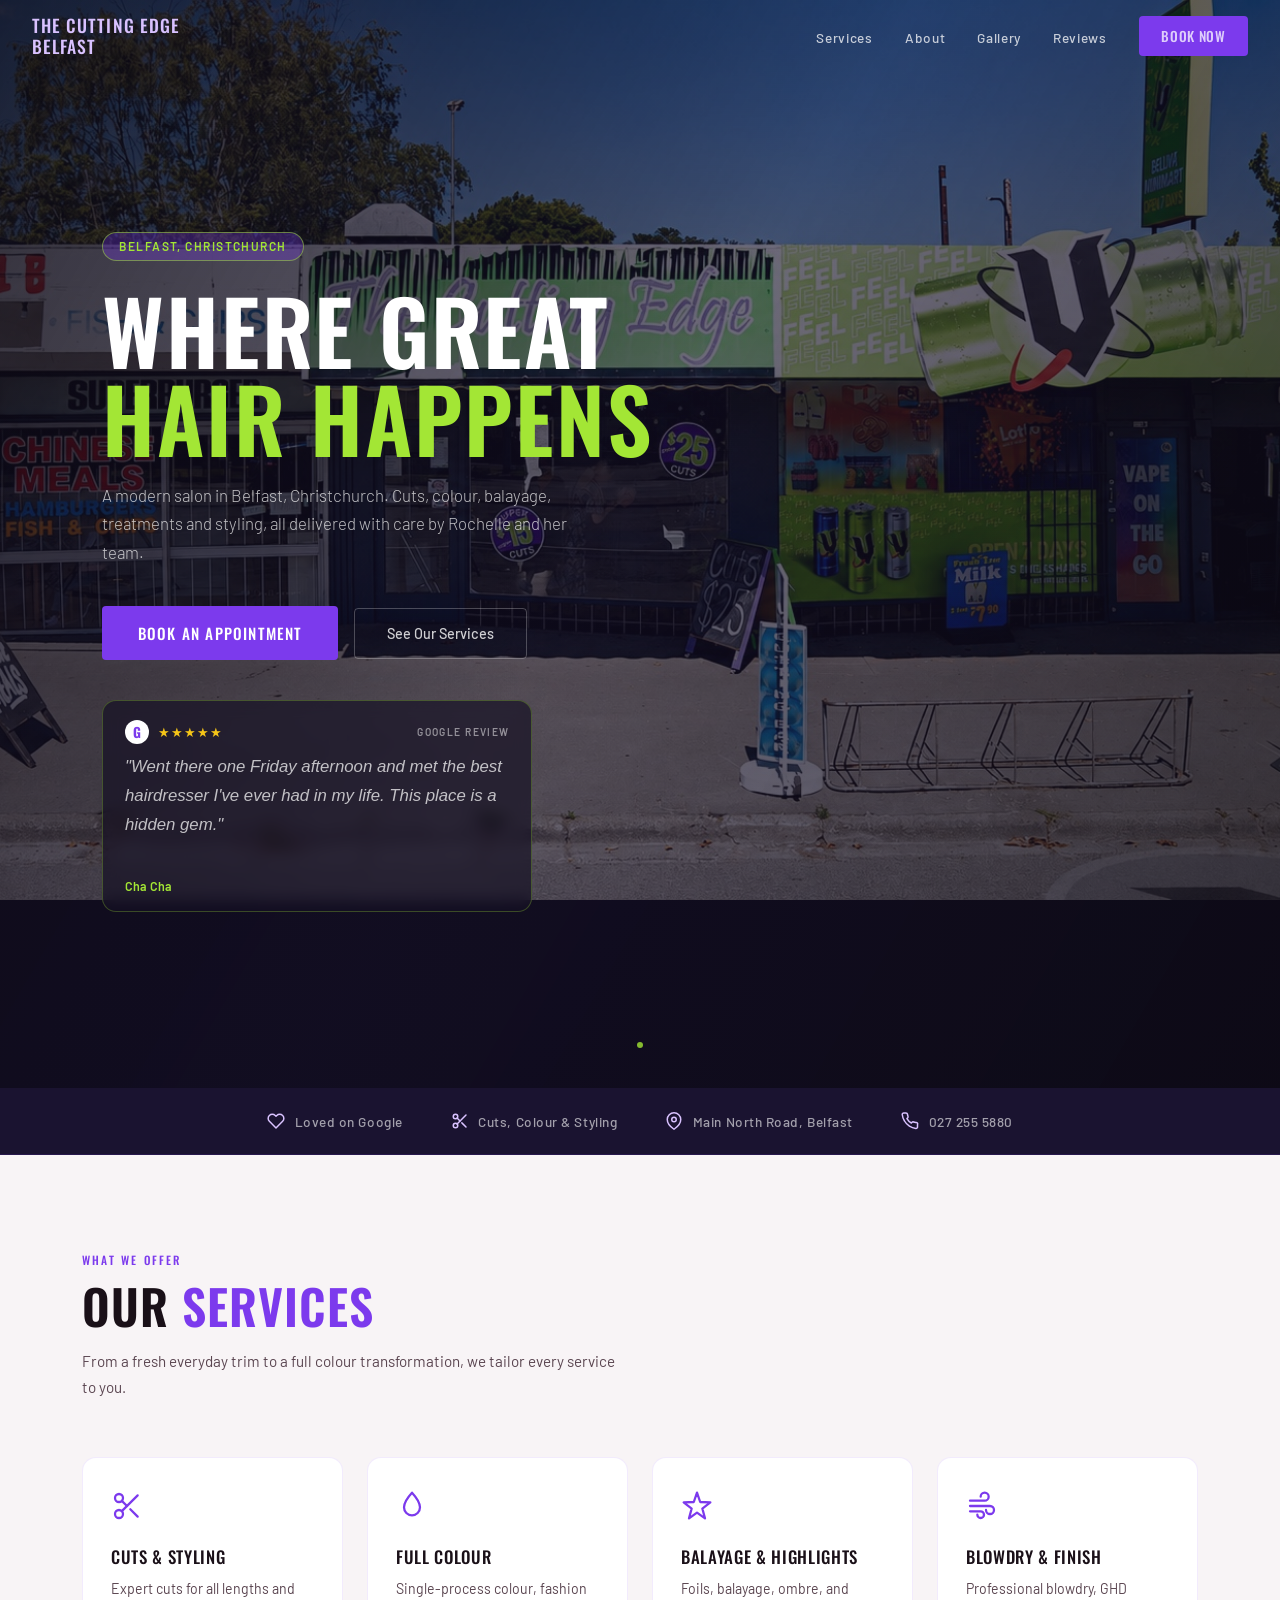
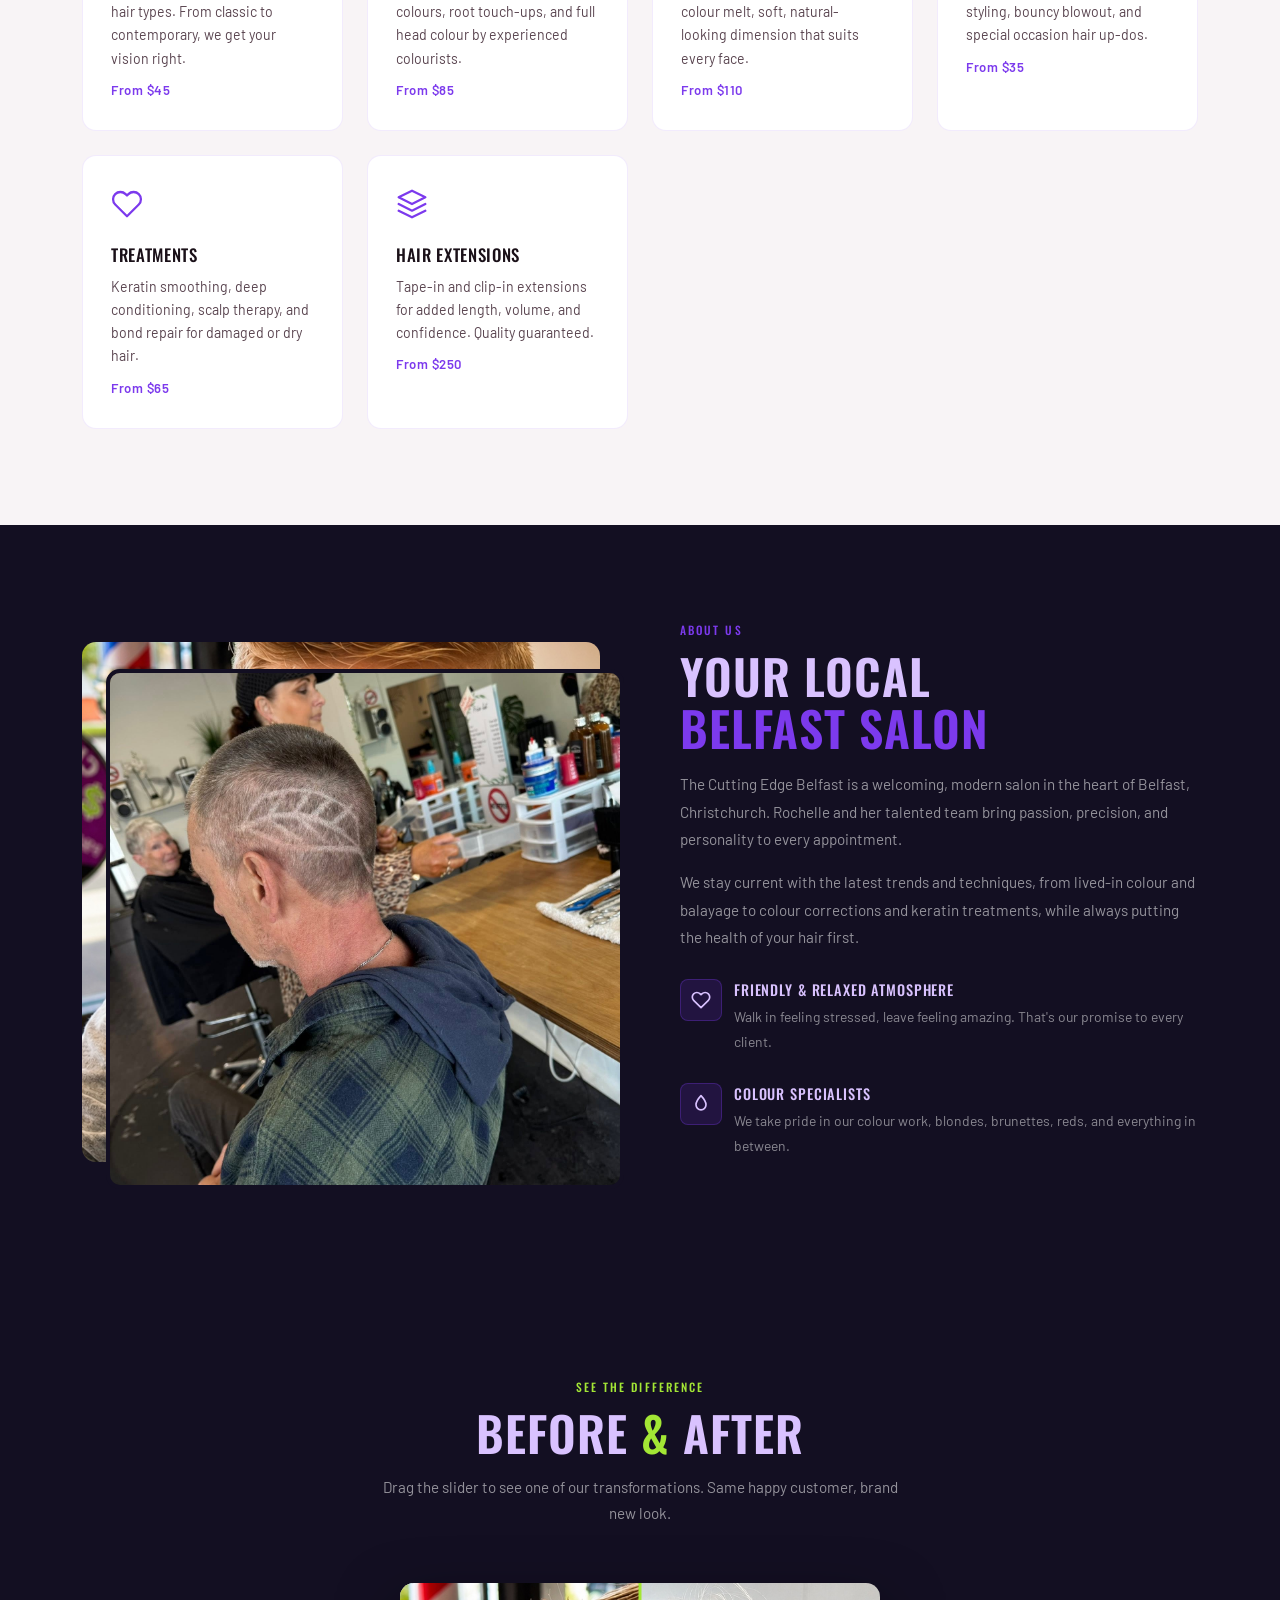
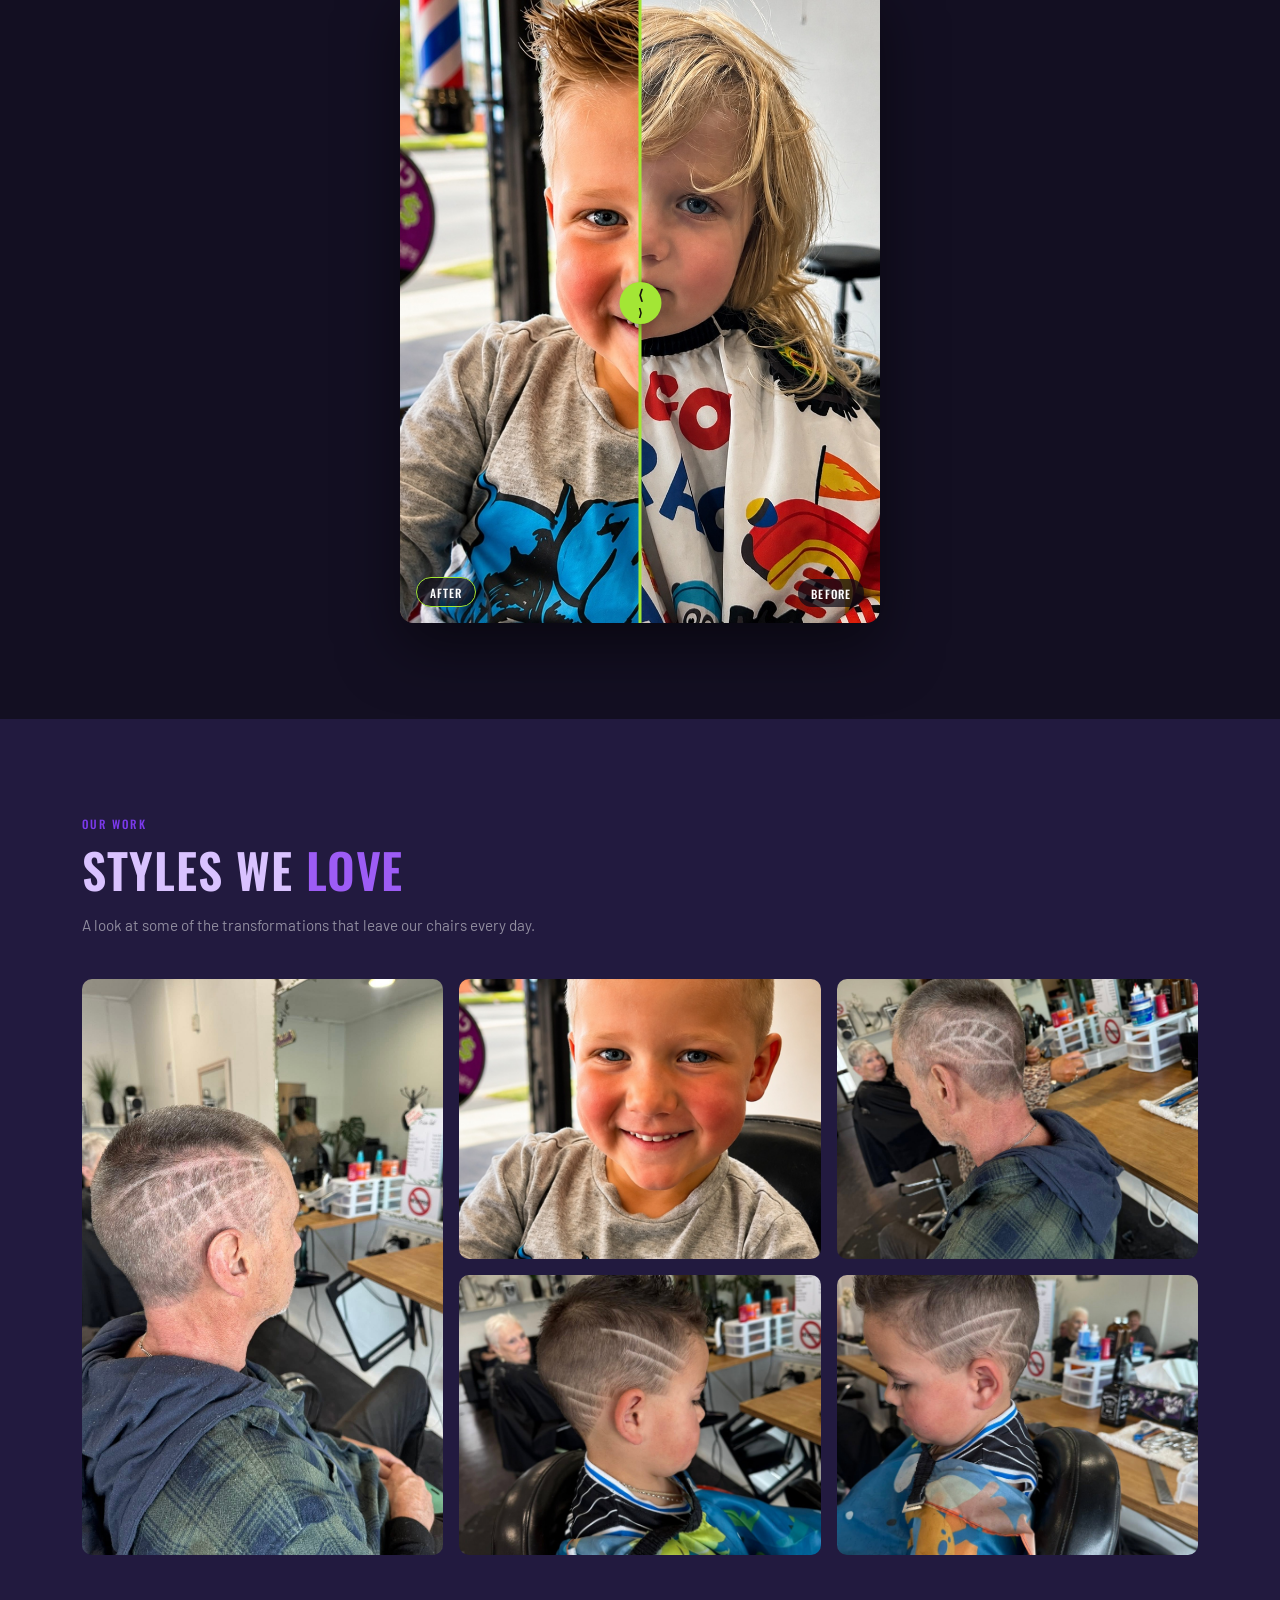
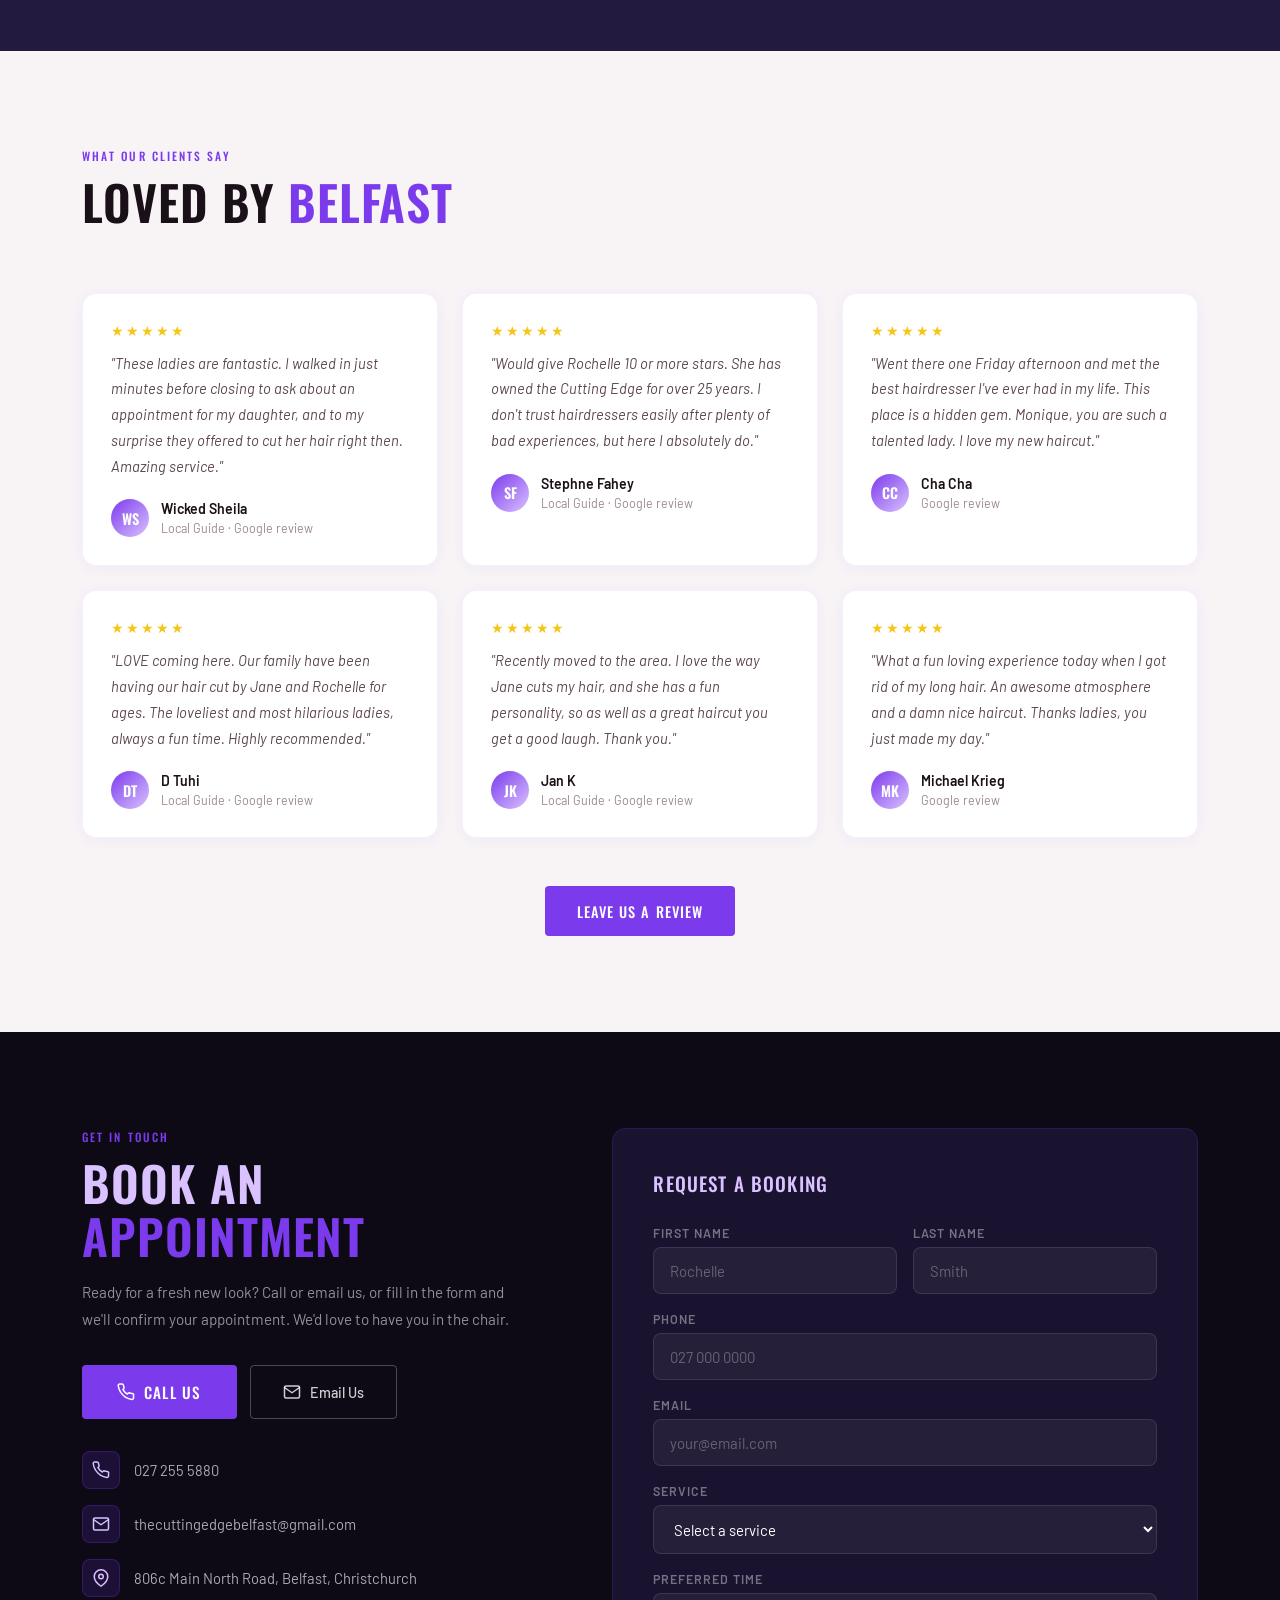
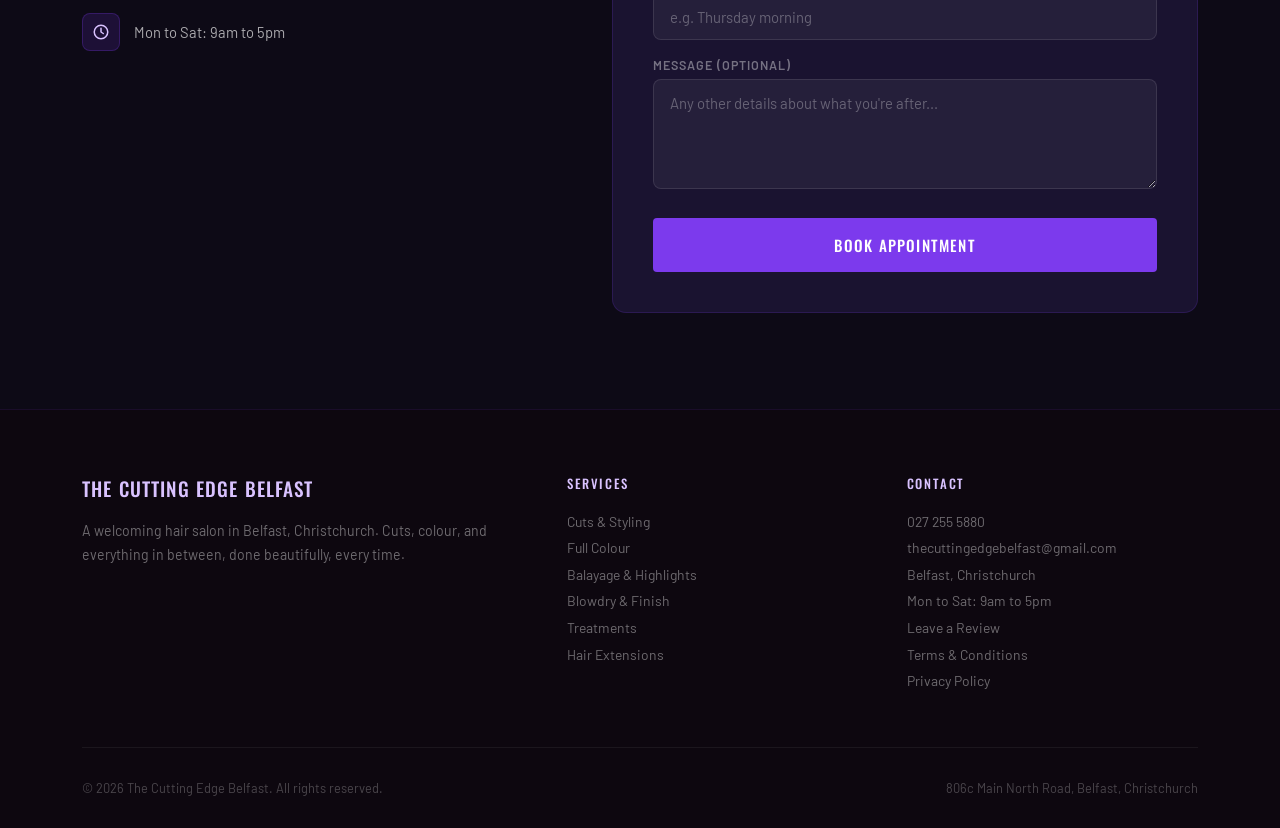
==== commit 994a67bf: "Initial build via Claude Code Co-Authored-By: Claude Fable 5 <noreply@anthropic.com>" ====
--- a/index.html
+++ b/index.html
@@ -4,18 +4,25 @@
   <meta charset="UTF-8" />
   <meta name="viewport" content="width=device-width, initial-scale=1.0" />
   <title>The Cutting Edge Belfast | Hair Salon | Belfast, Christchurch</title>
+  <meta name="description" content="The Cutting Edge Belfast, a friendly hair salon on Main North Road, Belfast, Christchurch. Cuts, colour, kids' cuts and styling by Rochelle and the team. Book today." />
+  <meta name="theme-color" content="#0d0a16" />
+  <meta property="og:title" content="The Cutting Edge Belfast | Hair Salon" />
+  <meta property="og:description" content="A friendly local hair salon in Belfast, Christchurch. Cuts, colour and styling by Rochelle and the team." />
+  <meta property="og:image" content="https://the-cutting-edge-belfast-demo.vercel.app/img/storefront.jpg" />
   <link rel="preconnect" href="https://fonts.googleapis.com" />
   <link rel="preconnect" href="https://fonts.gstatic.com" crossorigin />
   <link href="https://fonts.googleapis.com/css2?family=Oswald:wght@300;400;500;600;700&family=Barlow:ital,wght@0,300;0,400;0,500;0,600;1,300;1,400&display=swap" rel="stylesheet" />
   <style>
     :root {
-      --dark:     #0e0810;
-      --dark-2:   #160d18;
-      --surface:  #1e1220;
-      --surface2: #271629;
-      --accent:   #9b3458;
-      --accent-light: #c4607e;
-      --accent-rose:  #e8b4c8;
+      --dark:     #0d0a16;
+      --dark-2:   #130f22;
+      --surface:  #1a1330;
+      --surface2: #221a3f;
+      --accent:   #7c3aed;
+      --accent-light: #9d5cf5;
+      --accent-rose:  #d9c2ff;
+      --lime:     #a3e635;
+      --lime-deep:#84cc16;
       --cream:    #f8f4f6;
       --cream-2:  #f0e8ec;
       --text-dark: #1a1018;
@@ -57,8 +64,8 @@
     }
     .hero-bg {
       position: absolute; inset: 0; z-index: 0;
-      background: linear-gradient(135deg, rgba(14,8,16,0.72) 0%, rgba(22,13,24,0.55) 50%, rgba(14,8,16,0.8) 100%),
-                  url('https://images.unsplash.com/photo-1560066984-138dadb4c035?w=1800&q=85') center/cover no-repeat;
+      background: linear-gradient(120deg, rgba(13,10,22,0.86) 0%, rgba(20,15,40,0.62) 48%, rgba(13,10,22,0.78) 100%),
+                  url('img/storefront.jpg') center/cover no-repeat fixed;
     }
     .hero-content {
       position: relative; z-index: 1; max-width: 700px;
@@ -66,8 +73,8 @@
     }
     .hero-badge {
       display: inline-flex; align-items: center; gap: 0.5rem;
-      background: rgba(155,52,88,0.3); border: 1px solid rgba(196,96,126,0.4);
-      color: var(--accent-rose); font-size: 0.75rem; font-weight: 600;
+      background: rgba(124,58,237,0.3); border: 1px solid rgba(163,230,53,0.5);
+      color: var(--lime); font-size: 0.75rem; font-weight: 600;
       letter-spacing: 0.12em; text-transform: uppercase; padding: 0.4rem 1rem;
       border-radius: 100px; margin-bottom: 1.5rem;
     }
@@ -76,7 +83,7 @@
       font-weight: 600; line-height: 1.0; letter-spacing: 0.02em;
       text-transform: uppercase; margin-bottom: 1.25rem; color: #fff;
     }
-    .hero h1 em { color: var(--accent-rose); font-style: normal; display: block; }
+    .hero h1 em { color: var(--lime); font-style: normal; display: block; }
     .hero p { font-size: 1.05rem; color: rgba(255,255,255,0.72); line-height: 1.7; max-width: 480px; margin-bottom: 2.5rem; font-weight: 300; }
     .hero-actions { display: flex; gap: 1rem; flex-wrap: wrap; align-items: center; }
     .btn-primary {
@@ -85,7 +92,7 @@
       font-size: 0.95rem; letter-spacing: 0.08em; text-transform: uppercase;
       text-decoration: none; transition: all var(--trans);
     }
-    .btn-primary:hover { background: var(--accent-light); transform: translateY(-2px); box-shadow: 0 8px 24px rgba(155,52,88,0.4); }
+    .btn-primary:hover { background: var(--accent-light); transform: translateY(-2px); box-shadow: 0 8px 24px rgba(124,58,237,0.4); }
     .btn-outline {
       background: transparent; color: rgba(255,255,255,0.8); padding: 1rem 2rem;
       border: 1px solid rgba(255,255,255,0.25); border-radius: 4px;
@@ -93,11 +100,34 @@
     }
     .btn-outline:hover { border-color: var(--accent-rose); color: var(--accent-rose); }
     .hero-scroll { position: absolute; bottom: 2.5rem; left: 50%; transform: translateX(-50%); z-index: 1; }
-    .scroll-dot { width: 6px; height: 6px; background: var(--accent-rose); border-radius: 50%; margin: 0 auto; animation: bounce 1.8s infinite; opacity: 0.6; }
+    .scroll-dot { width: 6px; height: 6px; background: var(--lime); border-radius: 50%; margin: 0 auto; animation: bounce 1.8s infinite; opacity: 0.8; }
     @keyframes bounce { 0%,80%,100%{transform:translateY(0)} 40%{transform:translateY(-10px)} }
+    /* ── HERO REVIEW WIDGET ── */
+    .hero-rw { margin-top: 2.5rem; max-width: 430px; background: rgba(19,15,34,0.66); border: 1px solid rgba(163,230,53,0.28); border-radius: var(--radius); padding: 1.15rem 1.35rem; backdrop-filter: blur(8px); transition: opacity 0.45s ease; }
+    .hero-rw.fade { opacity: 0; }
+    .hero-rw-top { display: flex; align-items: center; gap: 0.55rem; margin-bottom: 0.6rem; }
+    .hero-rw-g { width: 24px; height: 24px; border-radius: 50%; background: #fff; display: grid; place-items: center; font-family: 'Oswald',sans-serif; font-weight: 700; font-size: 0.85rem; color: #7c3aed; }
+    .hero-rw-stars { color: #f5c518; font-size: 0.82rem; letter-spacing: 1px; }
+    .hero-rw-tag { margin-left: auto; font-size: 0.64rem; font-weight: 600; letter-spacing: 0.14em; text-transform: uppercase; color: rgba(255,255,255,0.5); }
+    .hero-rw-quote { font-size: 0.92rem; line-height: 1.55; color: rgba(255,255,255,0.9); font-style: italic; }
+    .hero-rw-name { margin-top: 0.55rem; font-size: 0.78rem; font-weight: 600; color: var(--lime); }
+
+    /* ── BEFORE / AFTER ── */
+    .ba { background: var(--dark-2); }
+    .ba .section-title { color: var(--accent-rose); }
+    .ba-wrap { max-width: 480px; margin: 2.5rem auto 0; }
+    .ba-slider { --pos: 50%; position: relative; width: 100%; aspect-ratio: 3/4; border-radius: var(--radius); overflow: hidden; user-select: none; touch-action: none; box-shadow: 0 24px 60px rgba(0,0,0,0.5); cursor: ew-resize; }
+    .ba-slider img { position: absolute; inset: 0; width: 100%; height: 100%; object-fit: cover; pointer-events: none; }
+    .ba-after { clip-path: inset(0 calc(100% - var(--pos)) 0 0); }
+    .ba-label { position: absolute; bottom: 1rem; z-index: 3; font-family: 'Oswald',sans-serif; font-size: 0.72rem; font-weight: 500; letter-spacing: 0.1em; text-transform: uppercase; color: #fff; background: rgba(13,10,22,0.72); padding: 0.35rem 0.8rem; border-radius: 100px; }
+    .ba-label.before { right: 1rem; }
+    .ba-label.after { left: 1rem; border: 1px solid var(--lime); }
+    .ba-handle { position: absolute; top: 0; bottom: 0; left: var(--pos); width: 3px; background: var(--lime); z-index: 4; transform: translateX(-50%); pointer-events: none; }
+    .ba-handle::after { content: ''; position: absolute; top: 50%; left: 50%; transform: translate(-50%,-50%); width: 42px; height: 42px; border-radius: 50%; background: var(--lime); box-shadow: 0 4px 16px rgba(0,0,0,0.45); }
+    .ba-handle::before { content: '⟨ ⟩'; position: absolute; top: 50%; left: 50%; transform: translate(-50%,-50%); z-index: 5; font-size: 0.85rem; font-weight: 700; color: #17110c; letter-spacing: 0px; }
 
     /* ── TRUST BAR ── */
-    .trust-bar { background: var(--surface); padding: 1.5rem 2rem; border-bottom: 1px solid rgba(155,52,88,0.15); }
+    .trust-bar { background: var(--surface); padding: 1.5rem 2rem; border-bottom: 1px solid rgba(124,58,237,0.15); }
     .trust-inner { max-width: 1100px; margin: 0 auto; display: flex; justify-content: center; gap: 3rem; flex-wrap: wrap; }
     .trust-item { display: flex; align-items: center; gap: 0.6rem; color: rgba(255,255,255,0.6); font-size: 0.85rem; font-weight: 500; letter-spacing: 0.04em; }
     .trust-item span:first-child { color: var(--accent-rose); font-size: 1.1rem; }
@@ -115,7 +145,7 @@
     .services-grid { display: grid; grid-template-columns: repeat(auto-fit, minmax(240px, 1fr)); gap: 1.5rem; }
     .service-card {
       background: #fff; border-radius: var(--radius); padding: 2rem 1.75rem;
-      border: 1px solid rgba(155,52,88,0.1); transition: all var(--trans);
+      border: 1px solid rgba(124,58,237,0.1); transition: all var(--trans);
       position: relative; overflow: hidden;
     }
     .service-card::before {
@@ -123,7 +153,7 @@
       background: linear-gradient(90deg, var(--accent), var(--accent-rose));
       transform: scaleX(0); transform-origin: left; transition: transform var(--trans);
     }
-    .service-card:hover { transform: translateY(-4px); box-shadow: 0 12px 32px rgba(155,52,88,0.12); }
+    .service-card:hover { transform: translateY(-4px); box-shadow: 0 12px 32px rgba(124,58,237,0.12); }
     .service-card:hover::before { transform: scaleX(1); }
     .svc-icon { font-size: 1.8rem; margin-bottom: 1rem; }
     .service-card h3 { font-family: 'Oswald', sans-serif; font-size: 1.05rem; font-weight: 500; letter-spacing: 0.04em; text-transform: uppercase; color: var(--text-dark); margin-bottom: 0.5rem; }
@@ -144,7 +174,7 @@
     .about-text .section-sub { color: rgba(255,255,255,0.55); max-width: 100%; }
     .about-text p { color: rgba(255,255,255,0.55); line-height: 1.8; margin-bottom: 1rem; font-size: 0.95rem; }
     .about-highlight { display: flex; gap: 0.75rem; align-items: flex-start; margin: 1.75rem 0; }
-    .about-highlight-icon { width: 42px; height: 42px; background: rgba(155,52,88,0.15); border: 1px solid rgba(155,52,88,0.3); border-radius: 8px; display: flex; align-items: center; justify-content: center; font-size: 1.1rem; flex-shrink: 0; }
+    .about-highlight-icon { width: 42px; height: 42px; background: rgba(124,58,237,0.15); border: 1px solid rgba(124,58,237,0.3); border-radius: 8px; display: flex; align-items: center; justify-content: center; font-size: 1.1rem; flex-shrink: 0; }
     .about-highlight-text h4 { font-family: 'Oswald', sans-serif; font-size: 0.9rem; font-weight: 500; color: var(--accent-rose); text-transform: uppercase; letter-spacing: 0.06em; margin-bottom: 0.25rem; }
     .about-highlight-text p { color: rgba(255,255,255,0.5); font-size: 0.87rem; margin: 0; }
 
@@ -166,16 +196,16 @@
     .score-big { font-family: 'Oswald', sans-serif; font-size: 4rem; font-weight: 700; line-height: 1; color: var(--text-dark); }
     .score-details { display: flex; flex-direction: column; gap: 0.3rem; }
     .stars-row { display: flex; gap: 2px; }
-    .star { color: var(--accent); font-size: 1.1rem; }
+    .star { color: #f5c518; font-size: 1.1rem; }
     .score-count { color: var(--text-light); font-size: 0.83rem; }
     .reviews-grid { display: grid; grid-template-columns: repeat(auto-fit, minmax(280px, 1fr)); gap: 1.5rem; }
     .review-card {
       background: #fff; border-radius: var(--radius); padding: 1.75rem;
-      border: 1px solid rgba(155,52,88,0.08);
-      box-shadow: 0 2px 16px rgba(155,52,88,0.06);
+      border: 1px solid rgba(124,58,237,0.08);
+      box-shadow: 0 2px 16px rgba(124,58,237,0.06);
       transition: transform var(--trans), box-shadow var(--trans);
     }
-    .review-card:hover { transform: translateY(-3px); box-shadow: 0 8px 28px rgba(155,52,88,0.1); }
+    .review-card:hover { transform: translateY(-3px); box-shadow: 0 8px 28px rgba(124,58,237,0.1); }
     .review-stars { display: flex; gap: 2px; margin-bottom: 0.75rem; }
     .review-stars .star { font-size: 0.9rem; }
     .review-card blockquote { font-style: italic; color: var(--text-mid); font-size: 0.92rem; line-height: 1.75; margin-bottom: 1.25rem; }
@@ -195,8 +225,8 @@
     .contact-detail { display: flex; align-items: center; gap: 0.85rem; margin-bottom: 1rem; color: rgba(255,255,255,0.65); font-size: 0.92rem; }
     .contact-detail a { color: rgba(255,255,255,0.65); text-decoration: none; transition: color var(--trans); }
     .contact-detail a:hover { color: var(--accent-rose); }
-    .contact-icon { width: 38px; height: 38px; background: rgba(155,52,88,0.15); border: 1px solid rgba(155,52,88,0.25); border-radius: 8px; display: flex; align-items: center; justify-content: center; font-size: 1rem; flex-shrink: 0; }
-    .booking-form { background: var(--surface); border: 1px solid rgba(155,52,88,0.18); border-radius: var(--radius); padding: 2.5rem; }
+    .contact-icon { width: 38px; height: 38px; background: rgba(124,58,237,0.15); border: 1px solid rgba(124,58,237,0.25); border-radius: 8px; display: flex; align-items: center; justify-content: center; font-size: 1rem; flex-shrink: 0; }
+    .booking-form { background: var(--surface); border: 1px solid rgba(124,58,237,0.18); border-radius: var(--radius); padding: 2.5rem; }
     .form-title { font-family: 'Oswald', sans-serif; font-size: 1.2rem; font-weight: 500; letter-spacing: 0.06em; text-transform: uppercase; color: var(--accent-rose); margin-bottom: 1.75rem; }
     .form-row { display: grid; grid-template-columns: 1fr 1fr; gap: 1rem; }
     .form-group { margin-bottom: 1.1rem; }
@@ -214,7 +244,7 @@
     .btn-submit:hover { background: var(--accent-light); transform: translateY(-1px); }
 
     /* ── FOOTER ── */
-    footer { background: rgba(14,8,16,0.98); padding: 4rem 0 2rem; border-top: 1px solid rgba(155,52,88,0.12); }
+    footer { background: rgba(14,8,16,0.98); padding: 4rem 0 2rem; border-top: 1px solid rgba(124,58,237,0.12); }
     .footer-grid { display: grid; grid-template-columns: 1.5fr 1fr 1fr; gap: 3rem; margin-bottom: 3rem; }
     .footer-brand .logo { font-family: 'Oswald', sans-serif; font-size: 1.2rem; font-weight: 500; color: var(--accent-rose); display: block; margin-bottom: 1rem; letter-spacing: 0.06em; text-transform: uppercase; }
     .footer-brand p { color: rgba(255,255,255,0.4); font-size: 0.88rem; line-height: 1.7; }
@@ -225,6 +255,16 @@
     .footer-col ul li a:hover { color: var(--accent-rose); }
     .footer-bottom { border-top: 1px solid rgba(255,255,255,0.06); padding-top: 2rem; display: flex; justify-content: space-between; align-items: center; flex-wrap: wrap; gap: 1rem; }
     .footer-bottom span { color: rgba(255,255,255,0.25); font-size: 0.8rem; }
+
+    /* ── ICONS ── */
+    .svc-icon svg { width: 32px; height: 32px; stroke: var(--accent); fill: none; stroke-width: 1.7; stroke-linecap: round; stroke-linejoin: round; }
+    .trust-item svg { width: 18px; height: 18px; stroke: var(--accent-rose); fill: none; stroke-width: 2; stroke-linecap: round; stroke-linejoin: round; }
+    .about-highlight-icon svg { width: 20px; height: 20px; stroke: var(--accent-rose); fill: none; stroke-width: 2; stroke-linecap: round; stroke-linejoin: round; }
+    .contact-icon svg { width: 18px; height: 18px; stroke: var(--accent-rose); fill: none; stroke-width: 2; stroke-linecap: round; stroke-linejoin: round; }
+    .contact-actions { display: flex; gap: 0.85rem; flex-wrap: wrap; margin: 0 0 2rem; }
+    .contact-actions a { display: inline-flex; align-items: center; justify-content: center; gap: 0.55rem; }
+    .contact-actions svg { width: 18px; height: 18px; stroke: currentColor; fill: none; stroke-width: 2; stroke-linecap: round; stroke-linejoin: round; }
+    .btn-review svg { width: 16px; height: 16px; stroke: currentColor; fill: none; stroke-width: 2; }
 
     /* ── SCROLL REVEAL ── */
     .reveal { opacity: 0; transform: translateY(28px); transition: opacity 0.65s ease, transform 0.65s ease; }
@@ -281,13 +321,22 @@
 <section class="hero">
   <div class="hero-bg"></div>
   <div class="hero-content">
-    <div class="hero-badge reveal">✦ Belfast, Christchurch</div>
+    <div class="hero-badge reveal">Belfast, Christchurch</div>
     <h1 class="reveal reveal-delay-1">Where Great<br><em>Hair Happens</em></h1>
-    <p class="reveal reveal-delay-2">A modern salon in Belfast, Christchurch. Cuts, colour, balayage, treatments and styling — all delivered with care by Rochelle and her team.</p>
+    <p class="reveal reveal-delay-2">A modern salon in Belfast, Christchurch. Cuts, colour, balayage, treatments and styling, all delivered with care by Rochelle and her team.</p>
     <div class="hero-actions reveal reveal-delay-3">
       <a href="#booking" class="btn-primary">Book an Appointment</a>
       <a href="#services" class="btn-outline">See Our Services</a>
     </div>
+    <div class="hero-rw reveal reveal-delay-4" id="heroRw">
+      <div class="hero-rw-top">
+        <span class="hero-rw-g">G</span>
+        <span class="hero-rw-stars">★★★★★</span>
+        <span class="hero-rw-tag">Google review</span>
+      </div>
+      <p class="hero-rw-quote" id="heroRwQuote">"Went there one Friday afternoon and met the best hairdresser I've ever had in my life. This place is a hidden gem."</p>
+      <div class="hero-rw-name" id="heroRwName">Cha Cha</div>
+    </div>
   </div>
   <div class="hero-scroll"><div class="scroll-dot"></div></div>
 </section>
@@ -295,10 +344,10 @@
 <!-- TRUST BAR -->
 <div class="trust-bar">
   <div class="trust-inner">
-    <div class="trust-item"><span>⭐</span><span>5-Star Google Rating</span></div>
-    <div class="trust-item"><span>✂️</span><span>Expert Colour & Cutting</span></div>
-    <div class="trust-item"><span>📍</span><span>Belfast, Christchurch</span></div>
-    <div class="trust-item"><span>📞</span><span>027 255 5880</span></div>
+    <div class="trust-item"><svg viewBox="0 0 24 24"><path d="M20.84 4.61a5.5 5.5 0 0 0-7.78 0L12 5.67l-1.06-1.06a5.5 5.5 0 0 0-7.78 7.78L12 21.23l8.84-8.84a5.5 5.5 0 0 0 0-7.78z"/></svg><span>Loved on Google</span></div>
+    <div class="trust-item"><svg viewBox="0 0 24 24"><circle cx="6" cy="6" r="3"/><circle cx="6" cy="18" r="3"/><line x1="20" y1="4" x2="8.12" y2="15.88"/><line x1="14.47" y1="14.48" x2="20" y2="20"/><line x1="8.12" y1="8.12" x2="12" y2="12"/></svg><span>Cuts, Colour &amp; Styling</span></div>
+    <div class="trust-item"><svg viewBox="0 0 24 24"><path d="M21 10c0 7-9 13-9 13s-9-6-9-13a9 9 0 0 1 18 0z"/><circle cx="12" cy="10" r="3"/></svg><span>Main North Road, Belfast</span></div>
+    <div class="trust-item"><svg viewBox="0 0 24 24"><path d="M22 16.92v3a2 2 0 0 1-2.18 2 19.79 19.79 0 0 1-8.63-3.07A19.5 19.5 0 0 1 4.69 12 19.79 19.79 0 0 1 1.62 3.38 2 2 0 0 1 3.6 1.2h3a2 2 0 0 1 2 1.72c.127.96.361 1.903.7 2.81a2 2 0 0 1-.45 2.11L7.91 8.69a16 16 0 0 0 5.95 5.95l.87-.87a2 2 0 0 1 2.11-.45c.907.339 1.85.573 2.81.7A2 2 0 0 1 22 16.92z"/></svg><span>027 255 5880</span></div>
   </div>
 </div>
 
@@ -307,40 +356,40 @@
   <div class="container">
     <div class="section-eyebrow reveal">What We Offer</div>
     <h2 class="section-title reveal reveal-delay-1">Our <em>Services</em></h2>
-    <p class="section-sub reveal reveal-delay-2">From a fresh everyday trim to a full colour transformation — we tailor every service to you.</p>
+    <p class="section-sub reveal reveal-delay-2">From a fresh everyday trim to a full colour transformation, we tailor every service to you.</p>
     <div class="services-grid">
       <div class="service-card reveal reveal-delay-1">
-        <div class="svc-icon">✂️</div>
+        <div class="svc-icon"><svg viewBox="0 0 24 24"><circle cx="6" cy="6" r="3"/><circle cx="6" cy="18" r="3"/><line x1="20" y1="4" x2="8.12" y2="15.88"/><line x1="14.47" y1="14.48" x2="20" y2="20"/><line x1="8.12" y1="8.12" x2="12" y2="12"/></svg></div>
         <h3>Cuts & Styling</h3>
-        <p>Expert cuts for all lengths and hair types. From classic to contemporary — we get your vision right.</p>
+        <p>Expert cuts for all lengths and hair types. From classic to contemporary, we get your vision right.</p>
         <span class="svc-price">From $45</span>
       </div>
       <div class="service-card reveal reveal-delay-2">
-        <div class="svc-icon">🎨</div>
+        <div class="svc-icon"><svg viewBox="0 0 24 24"><path d="M12 2s6 6.5 6 11a6 6 0 0 1-12 0c0-4.5 6-11 6-11z"/></svg></div>
         <h3>Full Colour</h3>
         <p>Single-process colour, fashion colours, root touch-ups, and full head colour by experienced colourists.</p>
         <span class="svc-price">From $85</span>
       </div>
       <div class="service-card reveal reveal-delay-3">
-        <div class="svc-icon">✨</div>
+        <div class="svc-icon"><svg viewBox="0 0 24 24"><polygon points="12 2 14.4 9 22 9.3 16 13.9 18 21.3 12 17 6 21.3 8 13.9 2 9.3 9.6 9 12 2"/></svg></div>
         <h3>Balayage & Highlights</h3>
-        <p>Foils, balayage, ombre, and colour melt — soft, natural-looking dimension that suits every face.</p>
+        <p>Foils, balayage, ombre, and colour melt, soft, natural-looking dimension that suits every face.</p>
         <span class="svc-price">From $110</span>
       </div>
       <div class="service-card reveal reveal-delay-1">
-        <div class="svc-icon">💨</div>
+        <div class="svc-icon"><svg viewBox="0 0 24 24"><path d="M3 8h11a3 3 0 1 0-3-3"/><path d="M3 12h15a3 3 0 1 1-3 3"/><path d="M3 16h8a2.5 2.5 0 1 1-2.5 2.5"/></svg></div>
         <h3>Blowdry & Finish</h3>
         <p>Professional blowdry, GHD styling, bouncy blowout, and special occasion hair up-dos.</p>
         <span class="svc-price">From $35</span>
       </div>
       <div class="service-card reveal reveal-delay-2">
-        <div class="svc-icon">💆</div>
+        <div class="svc-icon"><svg viewBox="0 0 24 24"><path d="M20.84 4.61a5.5 5.5 0 0 0-7.78 0L12 5.67l-1.06-1.06a5.5 5.5 0 0 0-7.78 7.78L12 21.23l8.84-8.84a5.5 5.5 0 0 0 0-7.78z"/></svg></div>
         <h3>Treatments</h3>
         <p>Keratin smoothing, deep conditioning, scalp therapy, and bond repair for damaged or dry hair.</p>
         <span class="svc-price">From $65</span>
       </div>
       <div class="service-card reveal reveal-delay-3">
-        <div class="svc-icon">💎</div>
+        <div class="svc-icon"><svg viewBox="0 0 24 24"><polygon points="12 2 2 7 12 12 22 7 12 2"/><polyline points="2 17 12 22 22 17"/><polyline points="2 12 12 17 22 12"/></svg></div>
         <h3>Hair Extensions</h3>
         <p>Tape-in and clip-in extensions for added length, volume, and confidence. Quality guaranteed.</p>
         <span class="svc-price">From $250</span>
@@ -354,28 +403,46 @@
   <div class="container">
     <div class="about-inner">
       <div class="about-img-wrap reveal">
-        <img src="https://images.unsplash.com/photo-1521590832167-7bcbfaa6381f?w=900&q=85" alt="The Cutting Edge Belfast salon interior" />
-        <img class="about-img-accent" src="https://images.unsplash.com/photo-1522337360788-8b13dee7a37e?w=400&q=80" alt="Hair styling at The Cutting Edge Belfast" />
+        <img src="img/after.jpg" alt="A fresh cut and style at The Cutting Edge Belfast" />
+        <img class="about-img-accent" src="img/cut-2.jpg" alt="A sharp finish at The Cutting Edge Belfast" />
       </div>
       <div class="about-text">
         <div class="section-eyebrow reveal">About Us</div>
         <h2 class="section-title reveal reveal-delay-1">Your Local<br><em>Belfast Salon</em></h2>
         <p class="reveal reveal-delay-2">The Cutting Edge Belfast is a welcoming, modern salon in the heart of Belfast, Christchurch. Rochelle and her talented team bring passion, precision, and personality to every appointment.</p>
-        <p class="reveal reveal-delay-2">We stay current with the latest trends and techniques — from lived-in colour and balayage to colour corrections and keratin treatments — while always putting the health of your hair first.</p>
+        <p class="reveal reveal-delay-2">We stay current with the latest trends and techniques, from lived-in colour and balayage to colour corrections and keratin treatments, while always putting the health of your hair first.</p>
         <div class="about-highlight reveal reveal-delay-3">
-          <div class="about-highlight-icon">🌸</div>
+          <div class="about-highlight-icon"><svg viewBox="0 0 24 24"><path d="M20.84 4.61a5.5 5.5 0 0 0-7.78 0L12 5.67l-1.06-1.06a5.5 5.5 0 0 0-7.78 7.78L12 21.23l8.84-8.84a5.5 5.5 0 0 0 0-7.78z"/></svg></div>
           <div class="about-highlight-text">
             <h4>Friendly & Relaxed Atmosphere</h4>
             <p>Walk in feeling stressed, leave feeling amazing. That's our promise to every client.</p>
           </div>
         </div>
         <div class="about-highlight reveal reveal-delay-4">
-          <div class="about-highlight-icon">🎨</div>
+          <div class="about-highlight-icon"><svg viewBox="0 0 24 24"><path d="M12 2s6 6.5 6 11a6 6 0 0 1-12 0c0-4.5 6-11 6-11z"/></svg></div>
           <div class="about-highlight-text">
             <h4>Colour Specialists</h4>
-            <p>We take pride in our colour work — blondes, brunettes, reds, and everything in between.</p>
-          </div>
-        </div>
+            <p>We take pride in our colour work, blondes, brunettes, reds, and everything in between.</p>
+          </div>
+        </div>
+      </div>
+    </div>
+  </div>
+</section>
+
+<!-- BEFORE / AFTER -->
+<section class="ba" id="before-after">
+  <div class="container" style="text-align:center;">
+    <div class="section-eyebrow reveal" style="color:var(--lime);">See the difference</div>
+    <h2 class="section-title reveal reveal-delay-1">Before <em style="color:var(--lime);">&amp;</em> After</h2>
+    <p class="section-sub reveal reveal-delay-2" style="color:rgba(255,255,255,0.55);margin-left:auto;margin-right:auto;">Drag the slider to see one of our transformations. Same happy customer, brand new look.</p>
+    <div class="ba-wrap reveal reveal-delay-2">
+      <div class="ba-slider" id="baSlider">
+        <img class="ba-before" src="img/before.jpg" alt="Before the haircut" />
+        <img class="ba-after" src="img/after.jpg" alt="After the haircut" />
+        <span class="ba-label before">Before</span>
+        <span class="ba-label after">After</span>
+        <div class="ba-handle"></div>
       </div>
     </div>
   </div>
@@ -389,23 +456,23 @@
     <p class="section-sub reveal reveal-delay-2" style="color:rgba(255,255,255,0.5);margin-bottom:2.5rem;">A look at some of the transformations that leave our chairs every day.</p>
     <div class="gallery-grid">
       <div class="gallery-item reveal">
-        <img src="https://images.unsplash.com/photo-1560066984-138dadb4c035?w=700&q=85" alt="Salon styling" />
+        <img src="img/cut-3.jpg" alt="Fresh men's cut and style at The Cutting Edge Belfast" loading="lazy" />
         <div class="gallery-overlay"></div>
       </div>
       <div class="gallery-item reveal reveal-delay-1">
-        <img src="https://images.unsplash.com/photo-1522337360788-8b13dee7a37e?w=700&q=85" alt="Hair colouring" />
+        <img src="img/after.jpg" alt="Sharp kids' cut at The Cutting Edge Belfast" loading="lazy" />
         <div class="gallery-overlay"></div>
       </div>
       <div class="gallery-item reveal reveal-delay-2">
-        <img src="https://images.unsplash.com/photo-1595476108010-b4d1f102b1b1?w=700&q=85" alt="Finished hair style" />
+        <img src="img/cut-2.jpg" alt="Beard trim and tidy up" loading="lazy" />
         <div class="gallery-overlay"></div>
       </div>
       <div class="gallery-item reveal reveal-delay-1">
-        <img src="https://images.unsplash.com/photo-1519699047748-de8e457a634e?w=700&q=85" alt="Balayage hair" />
+        <img src="img/cut-1.jpg" alt="Kids' haircut in the chair" loading="lazy" />
         <div class="gallery-overlay"></div>
       </div>
       <div class="gallery-item reveal reveal-delay-2">
-        <img src="https://images.unsplash.com/photo-1593702288056-f9454571b0b6?w=700&q=85" alt="Hair treatment" />
+        <img src="img/cut-4.jpg" alt="Happy client after a cut" loading="lazy" />
         <div class="gallery-overlay"></div>
       </div>
     </div>
@@ -420,44 +487,59 @@
         <div class="section-eyebrow reveal">What Our Clients Say</div>
         <h2 class="section-title reveal reveal-delay-1">Loved by <em>Belfast</em></h2>
       </div>
-      <div class="reviews-score reveal">
-        <div class="score-big">5.0</div>
-        <div class="score-details">
-          <div class="stars-row">
-            <span class="star">★</span><span class="star">★</span><span class="star">★</span><span class="star">★</span><span class="star">★</span>
-          </div>
-          <div class="score-count">Based on Google Reviews</div>
-        </div>
-      </div>
     </div>
     <div class="reviews-grid">
       <div class="review-card reveal reveal-delay-1">
         <div class="review-stars"><span class="star">★</span><span class="star">★</span><span class="star">★</span><span class="star">★</span><span class="star">★</span></div>
-        <blockquote>"Rochelle is absolutely brilliant with colour. I've been going to her for years and always leave feeling amazing. Best salon in Belfast — hands down."</blockquote>
+        <blockquote>"These ladies are fantastic. I walked in just minutes before closing to ask about an appointment for my daughter, and to my surprise they offered to cut her hair right then. Amazing service."</blockquote>
         <div class="reviewer">
-          <div class="reviewer-avatar">A</div>
-          <div class="reviewer-info"><strong>Amber T.</strong><span>Belfast, Christchurch</span></div>
+          <div class="reviewer-avatar">WS</div>
+          <div class="reviewer-info"><strong>Wicked Sheila</strong><span>Local Guide · Google review</span></div>
         </div>
       </div>
       <div class="review-card reveal reveal-delay-2">
         <div class="review-stars"><span class="star">★</span><span class="star">★</span><span class="star">★</span><span class="star">★</span><span class="star">★</span></div>
-        <blockquote>"Had a full colour correction and restyle — the transformation was incredible. So professional and the salon has the most lovely, relaxed atmosphere."</blockquote>
+        <blockquote>"Would give Rochelle 10 or more stars. She has owned the Cutting Edge for over 25 years. I don't trust hairdressers easily after plenty of bad experiences, but here I absolutely do."</blockquote>
         <div class="reviewer">
-          <div class="reviewer-avatar">S</div>
-          <div class="reviewer-info"><strong>Stephanie K.</strong><span>Christchurch</span></div>
+          <div class="reviewer-avatar">SF</div>
+          <div class="reviewer-info"><strong>Stephne Fahey</strong><span>Local Guide · Google review</span></div>
         </div>
       </div>
       <div class="review-card reveal reveal-delay-3">
         <div class="review-stars"><span class="star">★</span><span class="star">★</span><span class="star">★</span><span class="star">★</span><span class="star">★</span></div>
-        <blockquote>"Always friendly, always on time, and my hair always looks absolutely amazing. I wouldn't go anywhere else. Highly recommend The Cutting Edge!"</blockquote>
+        <blockquote>"Went there one Friday afternoon and met the best hairdresser I've ever had in my life. This place is a hidden gem. Monique, you are such a talented lady. I love my new haircut."</blockquote>
         <div class="reviewer">
-          <div class="reviewer-avatar">L</div>
-          <div class="reviewer-info"><strong>Lynda M.</strong><span>Christchurch</span></div>
+          <div class="reviewer-avatar">CC</div>
+          <div class="reviewer-info"><strong>Cha Cha</strong><span>Google review</span></div>
+        </div>
+      </div>
+      <div class="review-card reveal reveal-delay-1">
+        <div class="review-stars"><span class="star">★</span><span class="star">★</span><span class="star">★</span><span class="star">★</span><span class="star">★</span></div>
+        <blockquote>"LOVE coming here. Our family have been having our hair cut by Jane and Rochelle for ages. The loveliest and most hilarious ladies, always a fun time. Highly recommended."</blockquote>
+        <div class="reviewer">
+          <div class="reviewer-avatar">DT</div>
+          <div class="reviewer-info"><strong>D Tuhi</strong><span>Local Guide · Google review</span></div>
+        </div>
+      </div>
+      <div class="review-card reveal reveal-delay-2">
+        <div class="review-stars"><span class="star">★</span><span class="star">★</span><span class="star">★</span><span class="star">★</span><span class="star">★</span></div>
+        <blockquote>"Recently moved to the area. I love the way Jane cuts my hair, and she has a fun personality, so as well as a great haircut you get a good laugh. Thank you."</blockquote>
+        <div class="reviewer">
+          <div class="reviewer-avatar">JK</div>
+          <div class="reviewer-info"><strong>Jan K</strong><span>Local Guide · Google review</span></div>
+        </div>
+      </div>
+      <div class="review-card reveal reveal-delay-3">
+        <div class="review-stars"><span class="star">★</span><span class="star">★</span><span class="star">★</span><span class="star">★</span><span class="star">★</span></div>
+        <blockquote>"What a fun loving experience today when I got rid of my long hair. An awesome atmosphere and a damn nice haircut. Thanks ladies, you just made my day."</blockquote>
+        <div class="reviewer">
+          <div class="reviewer-avatar">MK</div>
+          <div class="reviewer-info"><strong>Michael Krieg</strong><span>Google review</span></div>
         </div>
       </div>
     </div>
     <div class="reviews-cta reveal">
-      <a href="review.html" class="btn-review">Leave Us a Review ⭐</a>
+      <a href="review.html" class="btn-review">Leave Us a Review</a>
     </div>
   </div>
 </section>
@@ -469,23 +551,27 @@
       <div class="booking-info">
         <div class="section-eyebrow reveal">Get In Touch</div>
         <h2 class="section-title reveal reveal-delay-1" style="color:var(--accent-rose);">Book an <em>Appointment</em></h2>
-        <p class="reveal reveal-delay-2">Ready for a fresh new look? Fill in the form and we'll confirm your appointment. We'd love to have you in the chair.</p>
+        <p class="reveal reveal-delay-2">Ready for a fresh new look? Call or email us, or fill in the form and we'll confirm your appointment. We'd love to have you in the chair.</p>
+        <div class="contact-actions reveal reveal-delay-2">
+          <a href="tel:0272555880" class="btn-primary"><svg viewBox="0 0 24 24"><path d="M22 16.92v3a2 2 0 0 1-2.18 2 19.79 19.79 0 0 1-8.63-3.07A19.5 19.5 0 0 1 4.69 12 19.79 19.79 0 0 1 1.62 3.38 2 2 0 0 1 3.6 1.2h3a2 2 0 0 1 2 1.72c.127.96.361 1.903.7 2.81a2 2 0 0 1-.45 2.11L7.91 8.69a16 16 0 0 0 5.95 5.95l.87-.87a2 2 0 0 1 2.11-.45c.907.339 1.85.573 2.81.7A2 2 0 0 1 22 16.92z"/></svg>Call Us</a>
+          <a href="https://mail.google.com/mail/?view=cm&fs=1&to=thecuttingedgebelfast@gmail.com&su=Appointment%20Enquiry&body=Hi%20Rochelle%2C%0A%0AI%27d%20like%20to%20book%20in%20for%3A%0A" target="_blank" rel="noopener" class="btn-outline"><svg viewBox="0 0 24 24"><path d="M4 4h16c1.1 0 2 .9 2 2v12c0 1.1-.9 2-2 2H4c-1.1 0-2-.9-2-2V6c0-1.1.9-2 2-2z"/><polyline points="22,6 12,13 2,6"/></svg>Email Us</a>
+        </div>
         <div class="reveal reveal-delay-3">
           <div class="contact-detail">
-            <div class="contact-icon">📞</div>
+            <div class="contact-icon"><svg viewBox="0 0 24 24"><path d="M22 16.92v3a2 2 0 0 1-2.18 2 19.79 19.79 0 0 1-8.63-3.07A19.5 19.5 0 0 1 4.69 12 19.79 19.79 0 0 1 1.62 3.38 2 2 0 0 1 3.6 1.2h3a2 2 0 0 1 2 1.72c.127.96.361 1.903.7 2.81a2 2 0 0 1-.45 2.11L7.91 8.69a16 16 0 0 0 5.95 5.95l.87-.87a2 2 0 0 1 2.11-.45c.907.339 1.85.573 2.81.7A2 2 0 0 1 22 16.92z"/></svg></div>
             <a href="tel:0272555880">027 255 5880</a>
           </div>
           <div class="contact-detail">
-            <div class="contact-icon">✉️</div>
+            <div class="contact-icon"><svg viewBox="0 0 24 24"><path d="M4 4h16c1.1 0 2 .9 2 2v12c0 1.1-.9 2-2 2H4c-1.1 0-2-.9-2-2V6c0-1.1.9-2 2-2z"/><polyline points="22,6 12,13 2,6"/></svg></div>
             <a href="mailto:thecuttingedgebelfast@gmail.com">thecuttingedgebelfast@gmail.com</a>
           </div>
           <div class="contact-detail">
-            <div class="contact-icon">📍</div>
-            <span>Belfast, Christchurch, New Zealand</span>
+            <div class="contact-icon"><svg viewBox="0 0 24 24"><path d="M21 10c0 7-9 13-9 13s-9-6-9-13a9 9 0 0 1 18 0z"/><circle cx="12" cy="10" r="3"/></svg></div>
+            <span>806c Main North Road, Belfast, Christchurch</span>
           </div>
           <div class="contact-detail">
-            <div class="contact-icon">🕐</div>
-            <span>Mon–Sat: 9am – 5pm</span>
+            <div class="contact-icon"><svg viewBox="0 0 24 24"><circle cx="12" cy="12" r="9"/><polyline points="12 7 12 12 15 14"/></svg></div>
+            <span>Mon to Sat: 9am to 5pm</span>
           </div>
         </div>
       </div>
@@ -493,7 +579,7 @@
         <div class="form-title">Request a Booking</div>
         <form action="https://api.staticforms.xyz/submit" method="post">
           <input type="hidden" name="apiKey" value="sf_768da8d33927e7f4f241d0a6" />
-          <input type="hidden" name="subject" value="New Booking — The Cutting Edge Belfast" />
+          <input type="hidden" name="subject" value="New Booking, The Cutting Edge Belfast" />
           <div class="form-row">
             <div class="form-group">
               <label>First Name</label>
@@ -523,7 +609,7 @@
               <option value="Blowdry & Finish">Blowdry &amp; Finish</option>
               <option value="Treatment">Treatment</option>
               <option value="Hair Extensions">Hair Extensions</option>
-              <option value="Not sure — need advice">Not sure — need advice</option>
+              <option value="Not sure, need advice">Not sure, need advice</option>
             </select>
           </div>
           <div class="form-group">
@@ -534,7 +620,7 @@
             <label>Message (Optional)</label>
             <textarea name="message" placeholder="Any other details about what you're after..."></textarea>
           </div>
-          <button type="submit" class="btn-submit">Book Appointment →</button>
+          <button type="submit" class="btn-submit">Book Appointment</button>
         </form>
       </div>
     </div>
@@ -547,7 +633,7 @@
     <div class="footer-grid">
       <div class="footer-brand">
         <span class="logo">The Cutting Edge Belfast</span>
-        <p>A welcoming hair salon in Belfast, Christchurch. Cuts, colour, and everything in between — done beautifully, every time.</p>
+        <p>A welcoming hair salon in Belfast, Christchurch. Cuts, colour, and everything in between, done beautifully, every time.</p>
       </div>
       <div class="footer-col">
         <h4>Services</h4>
@@ -566,7 +652,7 @@
           <li><a href="tel:0272555880">027 255 5880</a></li>
           <li><a href="mailto:thecuttingedgebelfast@gmail.com">thecuttingedgebelfast@gmail.com</a></li>
           <li>Belfast, Christchurch</li>
-          <li>Mon–Sat: 9am – 5pm</li>
+          <li>Mon to Sat: 9am to 5pm</li>
           <li><a href="review.html">Leave a Review</a></li>
           <li><a href="terms.html">Terms &amp; Conditions</a></li>
           <li><a href="privacy.html">Privacy Policy</a></li>
@@ -574,8 +660,8 @@
       </div>
     </div>
     <div class="footer-bottom">
-      <span>© 2025 The Cutting Edge Belfast. All rights reserved.</span>
-      <span>Belfast, Christchurch, New Zealand</span>
+      <span>© 2026 The Cutting Edge Belfast. All rights reserved.</span>
+      <span>806c Main North Road, Belfast, Christchurch</span>
     </div>
   </div>
 </footer>
@@ -599,6 +685,42 @@
     document.getElementById('mobileMenu').classList.toggle('open');
   });
   function closeMobile() { document.getElementById('mobileMenu').classList.remove('open'); }
+
+  // Hero review widget rotation
+  (function(){
+    var q=document.getElementById('heroRwQuote'), n=document.getElementById('heroRwName'), w=document.getElementById('heroRw');
+    if(!q||!n||!w) return;
+    var R=[
+      {q:'"Went there one Friday afternoon and met the best hairdresser I\'ve ever had in my life. This place is a hidden gem."', n:'Cha Cha'},
+      {q:'"These ladies are fantastic. I walked in minutes before closing and they still offered to cut my daughter\'s hair. Amazing service."', n:'Wicked Sheila · Local Guide'},
+      {q:'"Would give Rochelle 10 or more stars. She has owned the Cutting Edge for over 25 years."', n:'Stephne Fahey · Local Guide'},
+      {q:'"LOVE coming here. The loveliest and most hilarious ladies, always a fun time. Highly recommended."', n:'D Tuhi · Local Guide'},
+      {q:'"An awesome atmosphere and a damn nice haircut. Thanks ladies, you just made my day."', n:'Michael Krieg'}
+    ];
+    var i=0;
+    setInterval(function(){
+      i=(i+1)%R.length;
+      w.classList.add('fade');
+      setTimeout(function(){ q.textContent=R[i].q; n.textContent=R[i].n; w.classList.remove('fade'); }, 450);
+    }, 5000);
+  })();
+
+  // Before / After slider
+  (function(){
+    var s=document.getElementById('baSlider');
+    if(!s) return;
+    var dragging=false;
+    function setPos(clientX){
+      var r=s.getBoundingClientRect();
+      var p=(clientX-r.left)/r.width*100;
+      p=Math.max(2,Math.min(98,p));
+      s.style.setProperty('--pos', p+'%');
+    }
+    s.addEventListener('pointerdown', function(e){ dragging=true; try{s.setPointerCapture(e.pointerId);}catch(_){} setPos(e.clientX); });
+    s.addEventListener('pointermove', function(e){ if(dragging) setPos(e.clientX); });
+    window.addEventListener('pointerup', function(){ dragging=false; });
+    s.addEventListener('pointercancel', function(){ dragging=false; });
+  })();
 </script>
 </body>
 </html>
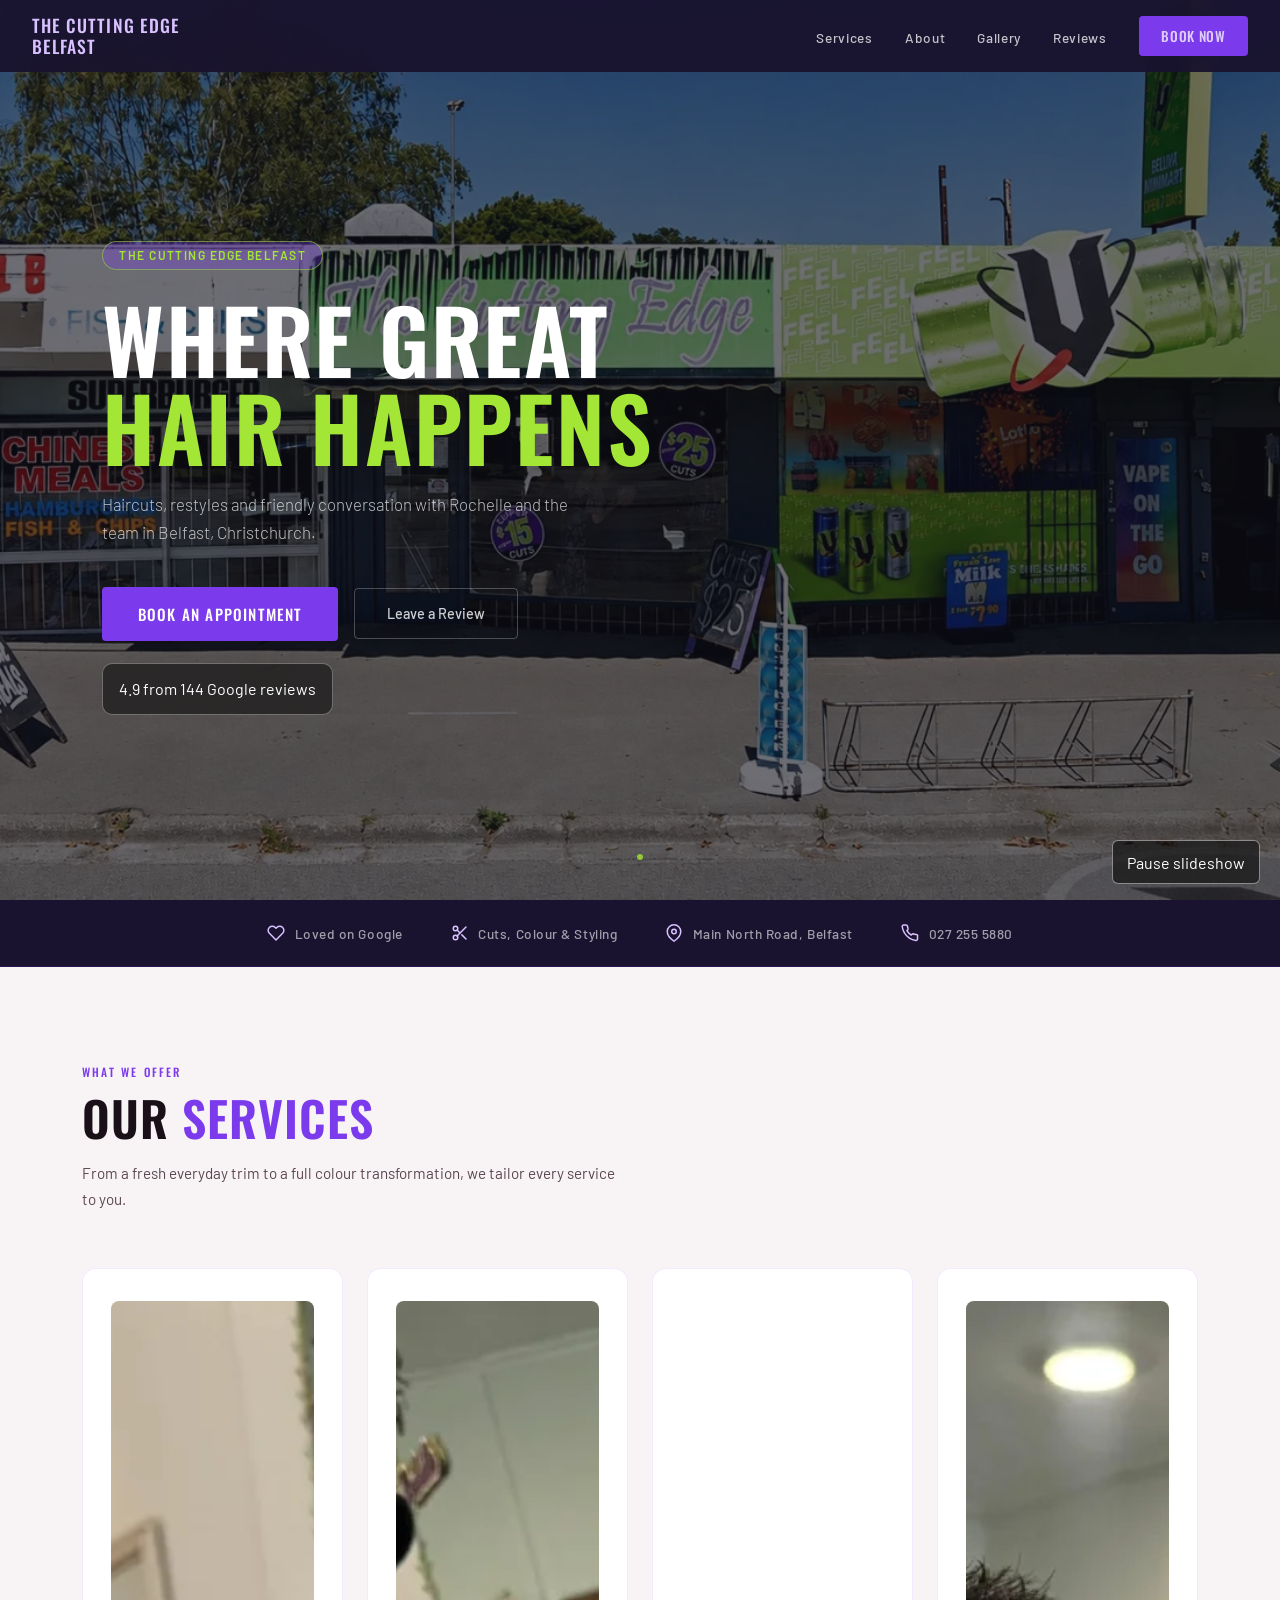
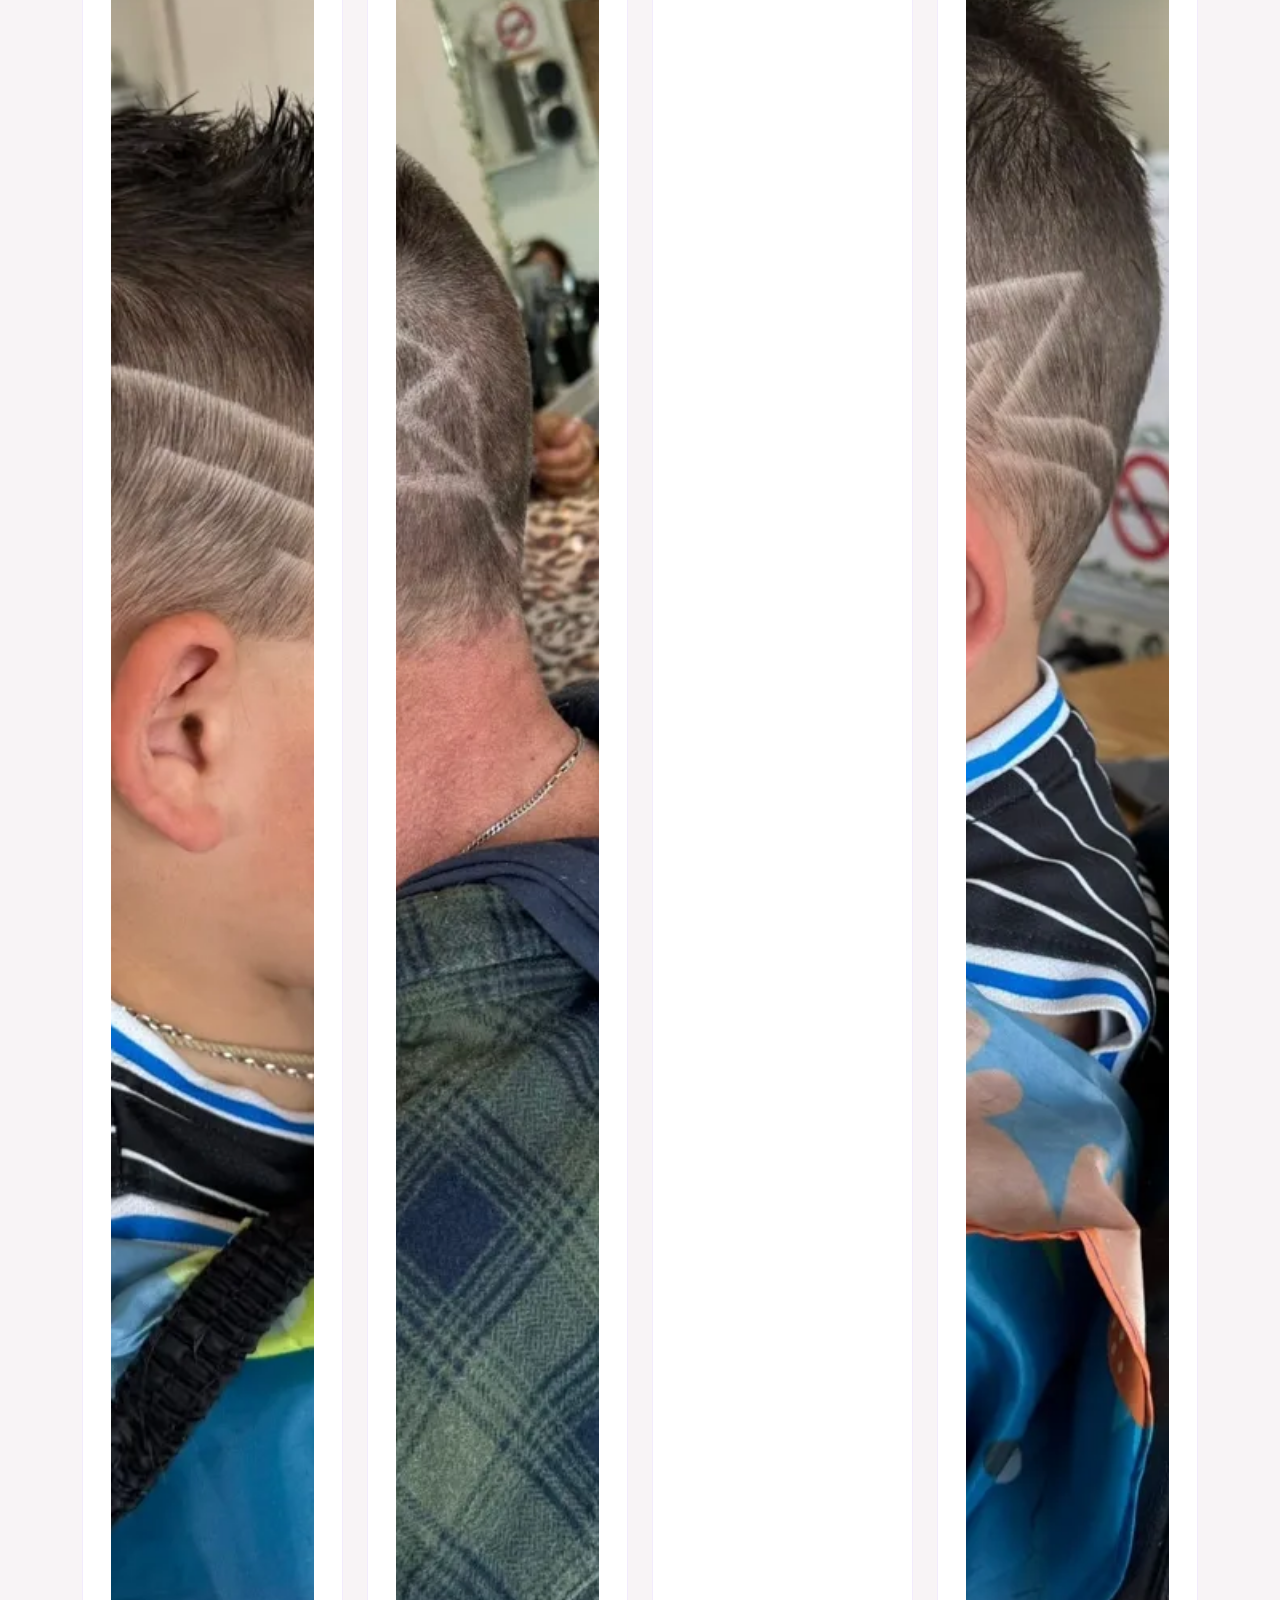
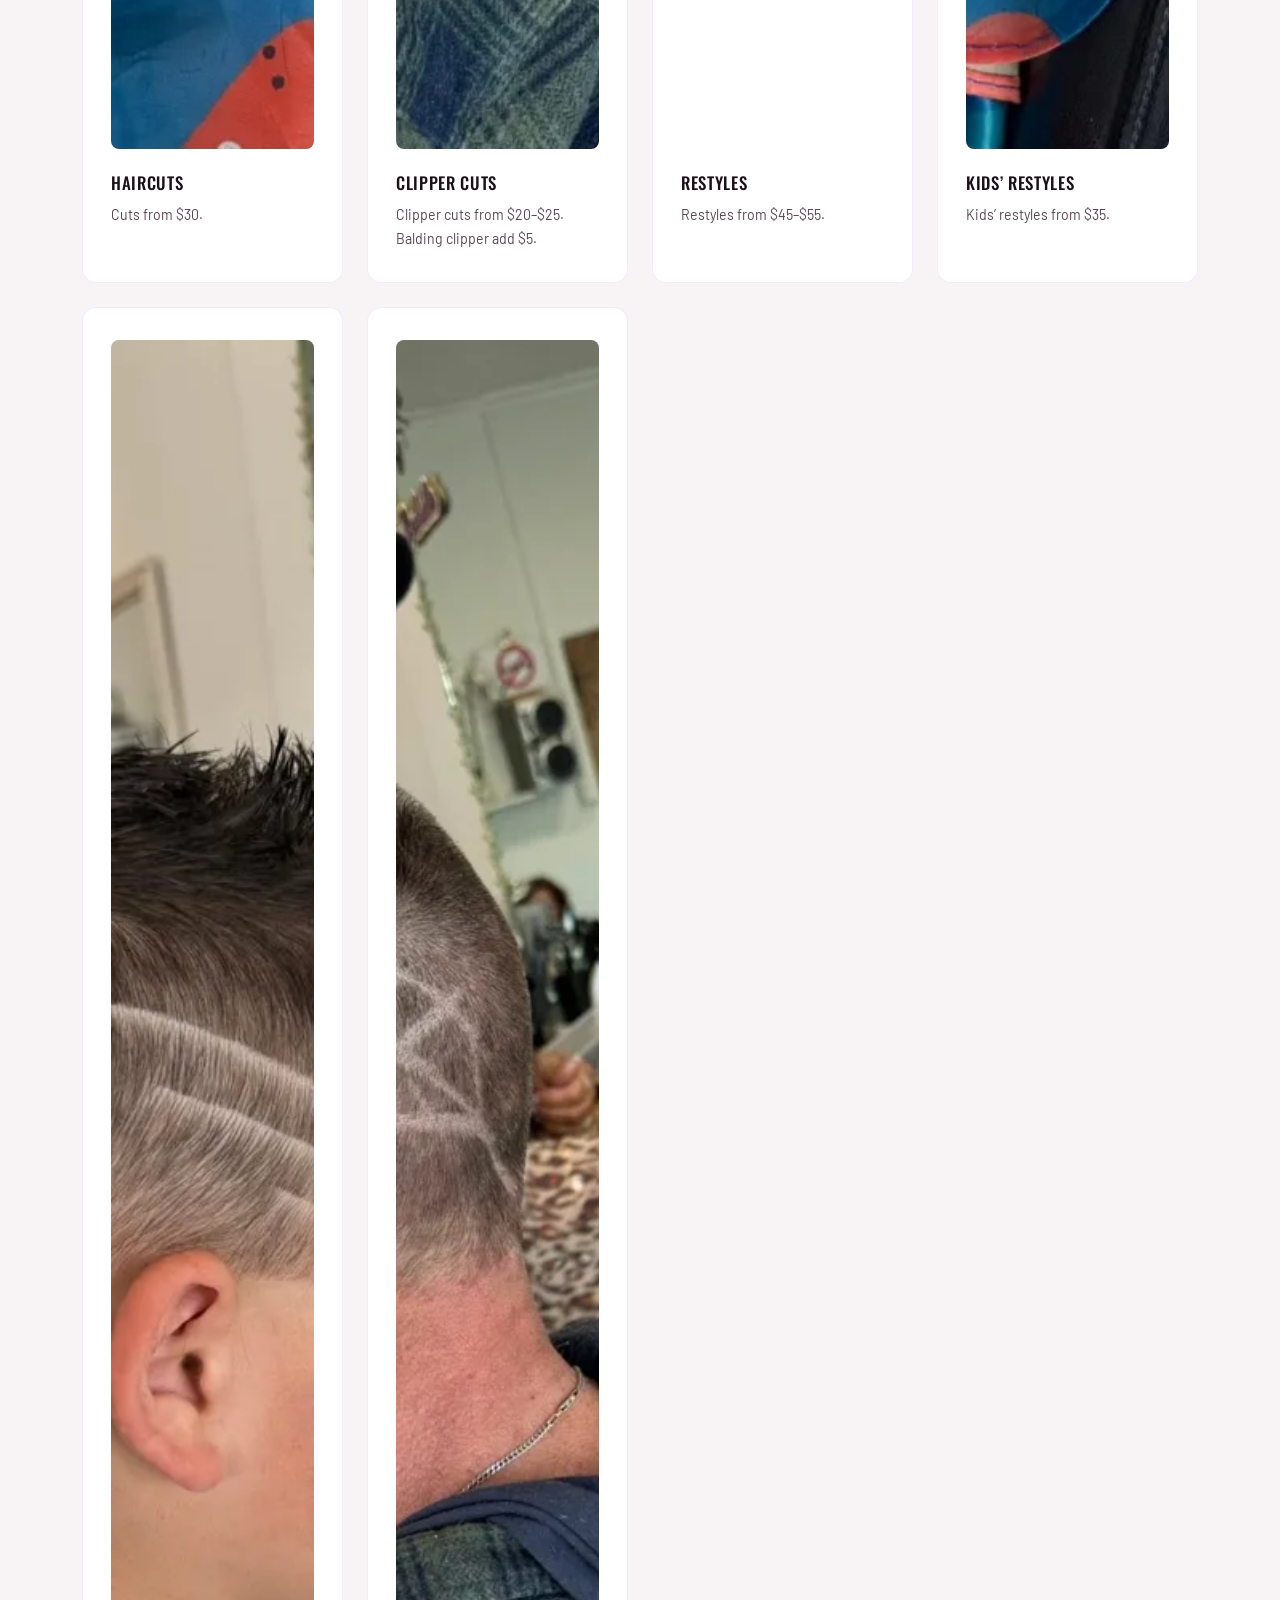
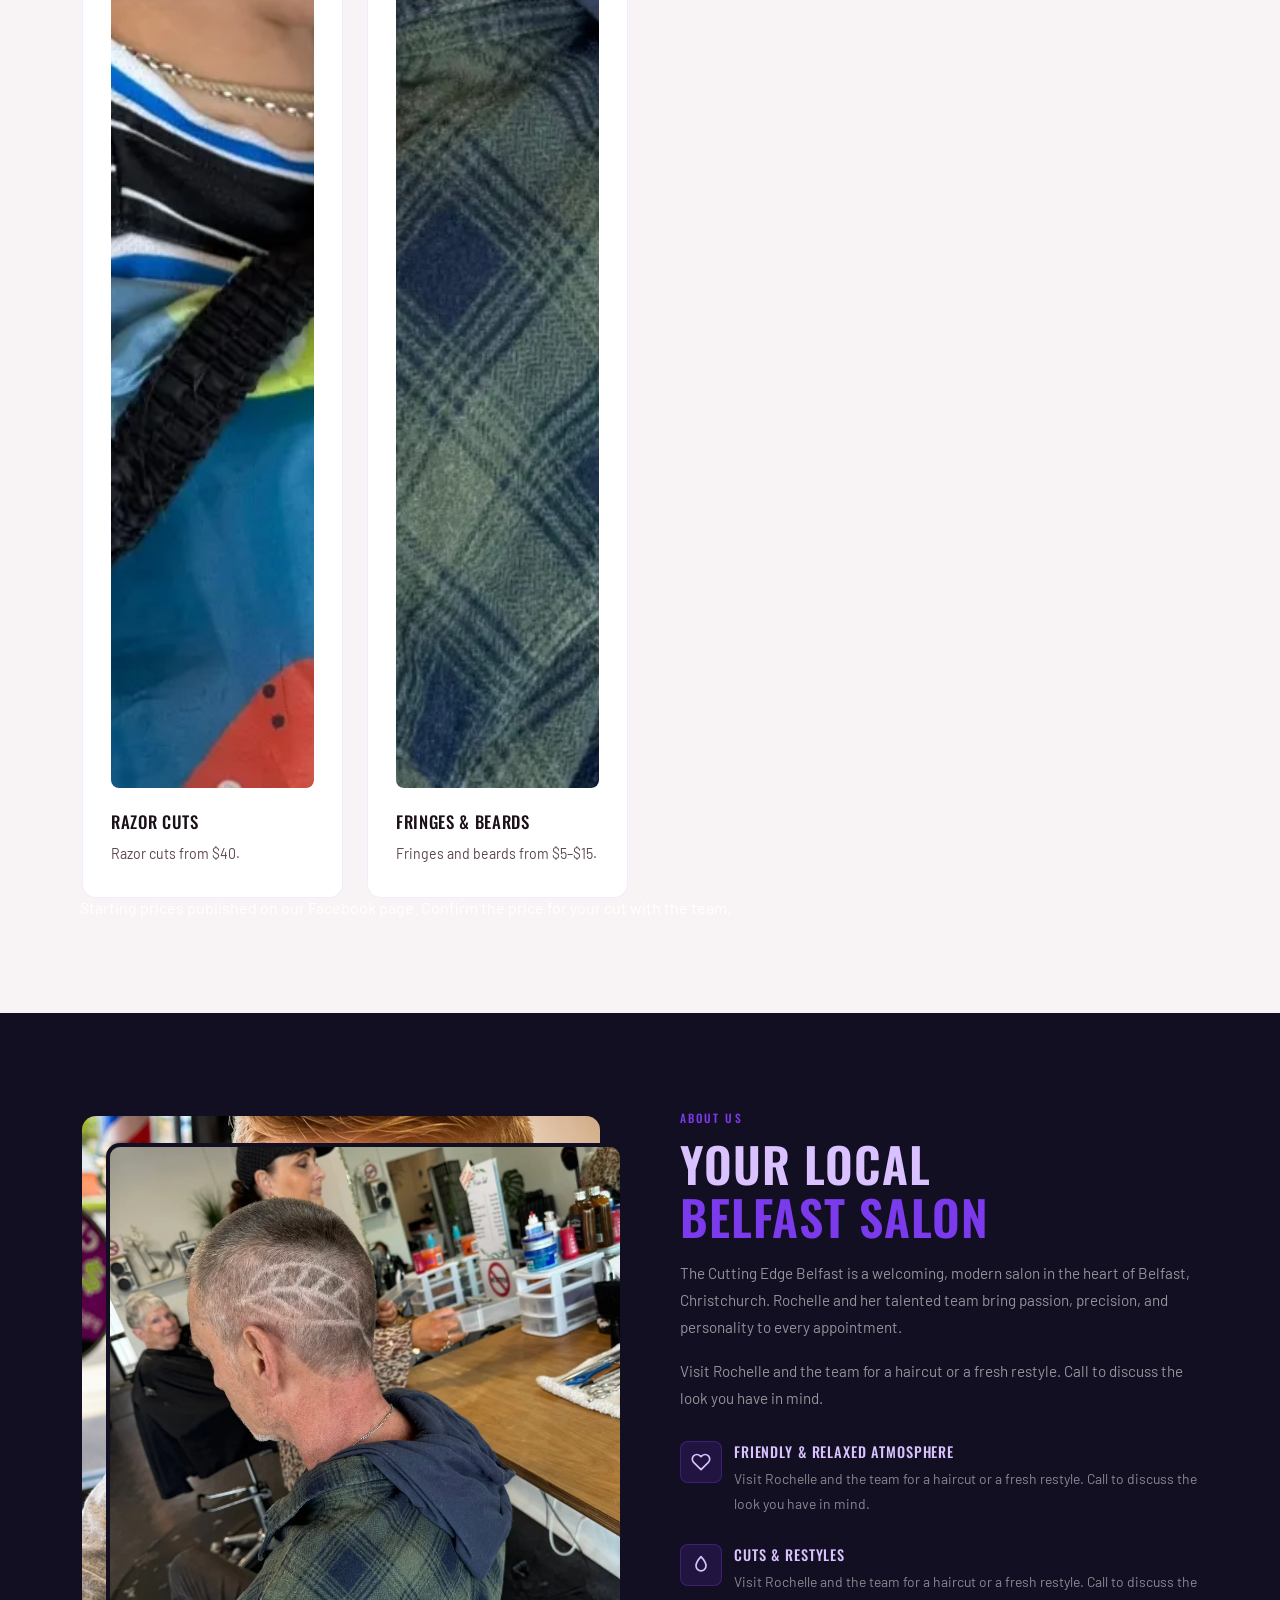
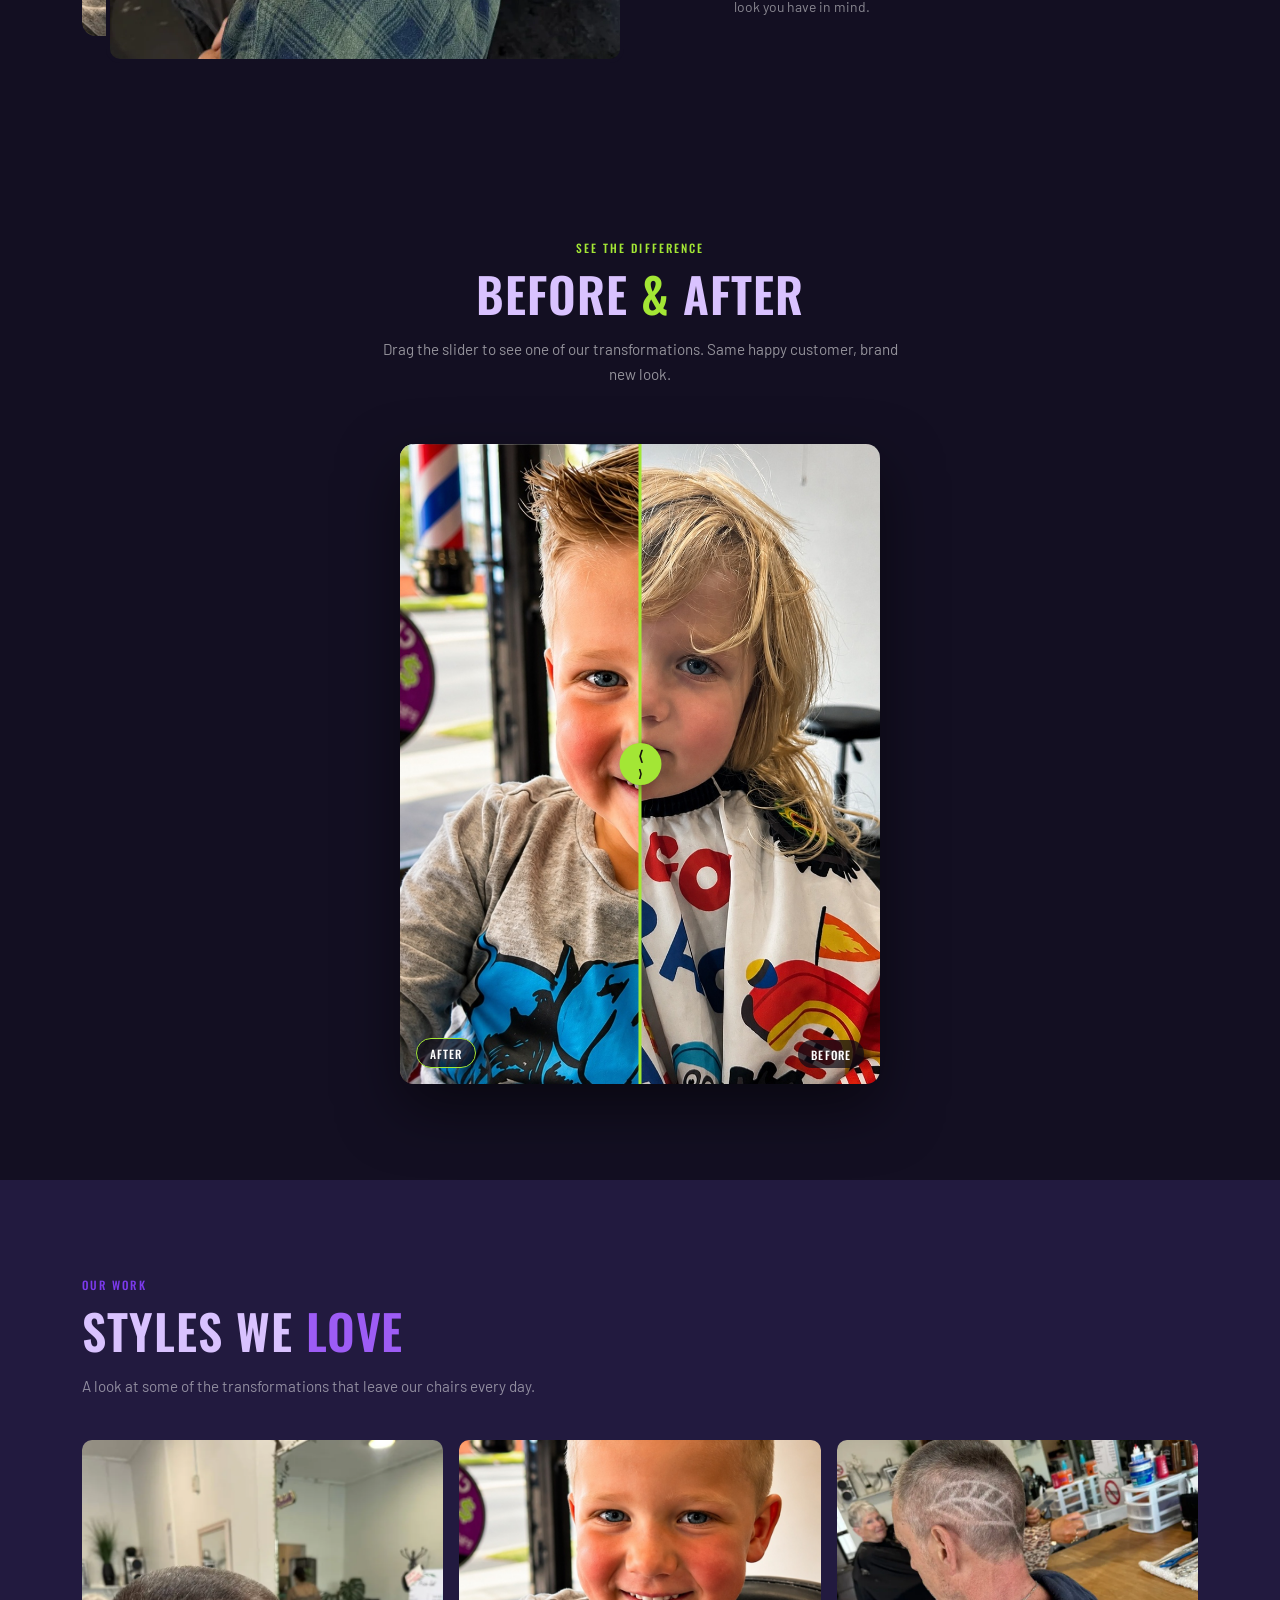
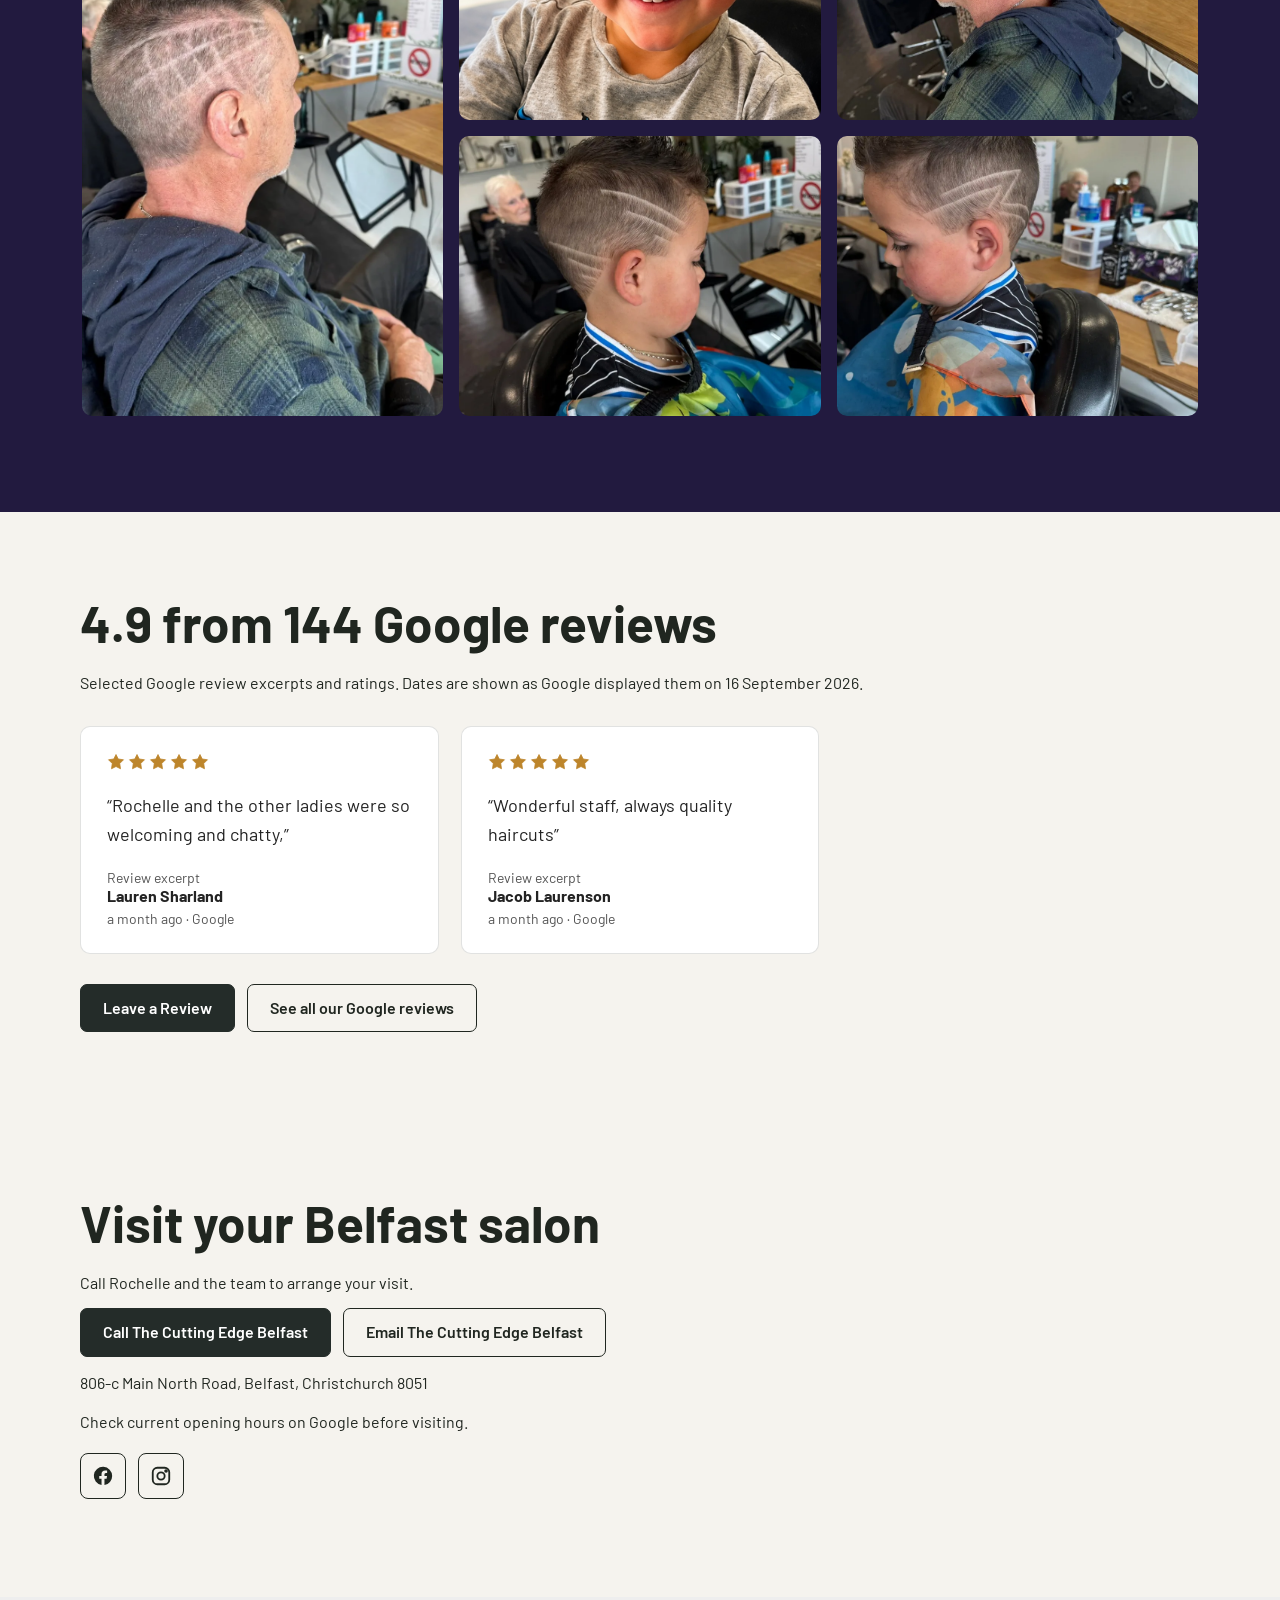
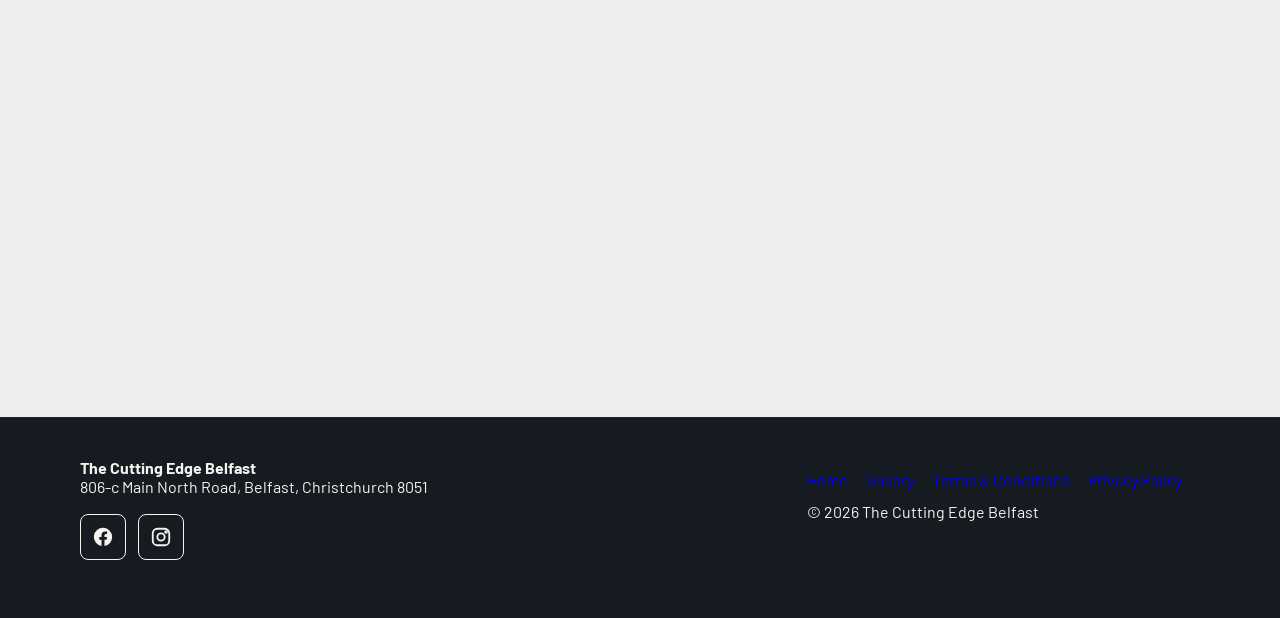
==== commit f8aefde1: "Refine website with verified reviews, local imagery and mobile checks" ====
--- a/index.html
+++ b/index.html
@@ -1,726 +1,163 @@
 <!DOCTYPE html>
+
 <html lang="en">
 <head>
-  <meta charset="UTF-8" />
-  <meta name="viewport" content="width=device-width, initial-scale=1.0" />
-  <title>The Cutting Edge Belfast | Hair Salon | Belfast, Christchurch</title>
-  <meta name="description" content="The Cutting Edge Belfast, a friendly hair salon on Main North Road, Belfast, Christchurch. Cuts, colour, kids' cuts and styling by Rochelle and the team. Book today." />
-  <meta name="theme-color" content="#0d0a16" />
-  <meta property="og:title" content="The Cutting Edge Belfast | Hair Salon" />
-  <meta property="og:description" content="A friendly local hair salon in Belfast, Christchurch. Cuts, colour and styling by Rochelle and the team." />
-  <meta property="og:image" content="https://the-cutting-edge-belfast-demo.vercel.app/img/storefront.jpg" />
-  <link rel="preconnect" href="https://fonts.googleapis.com" />
-  <link rel="preconnect" href="https://fonts.gstatic.com" crossorigin />
-  <link href="https://fonts.googleapis.com/css2?family=Oswald:wght@300;400;500;600;700&family=Barlow:ital,wght@0,300;0,400;0,500;0,600;1,300;1,400&display=swap" rel="stylesheet" />
-  <style>
-    :root {
-      --dark:     #0d0a16;
-      --dark-2:   #130f22;
-      --surface:  #1a1330;
-      --surface2: #221a3f;
-      --accent:   #7c3aed;
-      --accent-light: #9d5cf5;
-      --accent-rose:  #d9c2ff;
-      --lime:     #a3e635;
-      --lime-deep:#84cc16;
-      --cream:    #f8f4f6;
-      --cream-2:  #f0e8ec;
-      --text-dark: #1a1018;
-      --text-mid:  #5a4550;
-      --text-light: #9a8890;
-      --white:    #ffffff;
-      --nav-h:    72px;
-      --radius:   14px;
-      --trans:    0.3s cubic-bezier(0.4,0,0.2,1);
-    }
-    *, *::before, *::after { box-sizing: border-box; margin: 0; padding: 0; }
-    html { scroll-behavior: smooth; }
-    body { font-family: 'Barlow', sans-serif; background: var(--dark); color: var(--white); overflow-x: hidden; }
-
-    /* ── NAV ── */
-    #mainNav {
-      position: fixed; top: 0; left: 0; width: 100%; z-index: 1000;
-      padding: 0 2rem; height: var(--nav-h);
-      display: flex; align-items: center; justify-content: space-between;
-      transition: background var(--trans), box-shadow var(--trans);
-    }
-    #mainNav.scrolled { background: rgba(14,8,16,0.97); backdrop-filter: blur(12px); box-shadow: 0 2px 24px rgba(0,0,0,0.4); }
-    .nav-logo { font-family: 'Oswald', sans-serif; font-size: 1.1rem; font-weight: 500; color: var(--accent-rose); text-decoration: none; letter-spacing: 0.06em; text-transform: uppercase; line-height: 1.2; }
-    .nav-links { display: flex; align-items: center; gap: 2rem; list-style: none; }
-    .nav-links a { color: rgba(255,255,255,0.75); text-decoration: none; font-size: 0.85rem; font-weight: 500; letter-spacing: 0.05em; transition: color var(--trans); }
-    .nav-links a:hover { color: var(--accent-rose); }
-    .nav-cta { background: var(--accent); color: #fff; padding: 0.6rem 1.4rem; border-radius: 4px; font-family: 'Oswald', sans-serif; font-weight: 500; font-size: 0.88rem; letter-spacing: 0.06em; text-transform: uppercase; text-decoration: none; transition: background var(--trans), transform var(--trans); }
-    .nav-cta:hover { background: var(--accent-light); transform: translateY(-1px); }
-    .hamburger { display: none; background: none; border: none; cursor: pointer; padding: 0.5rem; flex-direction: column; gap: 5px; }
-    .hamburger span { display: block; width: 22px; height: 2px; background: var(--accent-rose); border-radius: 2px; transition: var(--trans); }
-    .mobile-menu { display: none; position: fixed; top: var(--nav-h); left: 0; width: 100%; background: rgba(14,8,16,0.98); padding: 2rem; z-index: 999; flex-direction: column; gap: 1.5rem; }
-    .mobile-menu.open { display: flex; }
-    .mobile-menu a { color: rgba(255,255,255,0.8); text-decoration: none; font-family: 'Oswald', sans-serif; font-size: 1.1rem; letter-spacing: 0.06em; }
-
-    /* ── HERO ── */
-    .hero {
-      min-height: 100vh; position: relative; display: flex; align-items: center;
-      overflow: hidden;
-    }
-    .hero-bg {
-      position: absolute; inset: 0; z-index: 0;
-      background: linear-gradient(120deg, rgba(13,10,22,0.86) 0%, rgba(20,15,40,0.62) 48%, rgba(13,10,22,0.78) 100%),
-                  url('img/storefront.jpg') center/cover no-repeat fixed;
-    }
-    .hero-content {
-      position: relative; z-index: 1; max-width: 700px;
-      padding: calc(var(--nav-h) + 4rem) 2rem 5rem 8vw;
-    }
-    .hero-badge {
-      display: inline-flex; align-items: center; gap: 0.5rem;
-      background: rgba(124,58,237,0.3); border: 1px solid rgba(163,230,53,0.5);
-      color: var(--lime); font-size: 0.75rem; font-weight: 600;
-      letter-spacing: 0.12em; text-transform: uppercase; padding: 0.4rem 1rem;
-      border-radius: 100px; margin-bottom: 1.5rem;
-    }
-    .hero h1 {
-      font-family: 'Oswald', sans-serif; font-size: clamp(3.2rem, 7vw, 5.5rem);
-      font-weight: 600; line-height: 1.0; letter-spacing: 0.02em;
-      text-transform: uppercase; margin-bottom: 1.25rem; color: #fff;
-    }
-    .hero h1 em { color: var(--lime); font-style: normal; display: block; }
-    .hero p { font-size: 1.05rem; color: rgba(255,255,255,0.72); line-height: 1.7; max-width: 480px; margin-bottom: 2.5rem; font-weight: 300; }
-    .hero-actions { display: flex; gap: 1rem; flex-wrap: wrap; align-items: center; }
-    .btn-primary {
-      background: var(--accent); color: #fff; padding: 1rem 2.2rem;
-      border-radius: 4px; font-family: 'Oswald', sans-serif; font-weight: 500;
-      font-size: 0.95rem; letter-spacing: 0.08em; text-transform: uppercase;
-      text-decoration: none; transition: all var(--trans);
-    }
-    .btn-primary:hover { background: var(--accent-light); transform: translateY(-2px); box-shadow: 0 8px 24px rgba(124,58,237,0.4); }
-    .btn-outline {
-      background: transparent; color: rgba(255,255,255,0.8); padding: 1rem 2rem;
-      border: 1px solid rgba(255,255,255,0.25); border-radius: 4px;
-      font-size: 0.9rem; font-weight: 500; text-decoration: none; transition: all var(--trans);
-    }
-    .btn-outline:hover { border-color: var(--accent-rose); color: var(--accent-rose); }
-    .hero-scroll { position: absolute; bottom: 2.5rem; left: 50%; transform: translateX(-50%); z-index: 1; }
-    .scroll-dot { width: 6px; height: 6px; background: var(--lime); border-radius: 50%; margin: 0 auto; animation: bounce 1.8s infinite; opacity: 0.8; }
-    @keyframes bounce { 0%,80%,100%{transform:translateY(0)} 40%{transform:translateY(-10px)} }
-    /* ── HERO REVIEW WIDGET ── */
-    .hero-rw { margin-top: 2.5rem; max-width: 430px; background: rgba(19,15,34,0.66); border: 1px solid rgba(163,230,53,0.28); border-radius: var(--radius); padding: 1.15rem 1.35rem; backdrop-filter: blur(8px); transition: opacity 0.45s ease; }
-    .hero-rw.fade { opacity: 0; }
-    .hero-rw-top { display: flex; align-items: center; gap: 0.55rem; margin-bottom: 0.6rem; }
-    .hero-rw-g { width: 24px; height: 24px; border-radius: 50%; background: #fff; display: grid; place-items: center; font-family: 'Oswald',sans-serif; font-weight: 700; font-size: 0.85rem; color: #7c3aed; }
-    .hero-rw-stars { color: #f5c518; font-size: 0.82rem; letter-spacing: 1px; }
-    .hero-rw-tag { margin-left: auto; font-size: 0.64rem; font-weight: 600; letter-spacing: 0.14em; text-transform: uppercase; color: rgba(255,255,255,0.5); }
-    .hero-rw-quote { font-size: 0.92rem; line-height: 1.55; color: rgba(255,255,255,0.9); font-style: italic; }
-    .hero-rw-name { margin-top: 0.55rem; font-size: 0.78rem; font-weight: 600; color: var(--lime); }
-
-    /* ── BEFORE / AFTER ── */
-    .ba { background: var(--dark-2); }
-    .ba .section-title { color: var(--accent-rose); }
-    .ba-wrap { max-width: 480px; margin: 2.5rem auto 0; }
-    .ba-slider { --pos: 50%; position: relative; width: 100%; aspect-ratio: 3/4; border-radius: var(--radius); overflow: hidden; user-select: none; touch-action: none; box-shadow: 0 24px 60px rgba(0,0,0,0.5); cursor: ew-resize; }
-    .ba-slider img { position: absolute; inset: 0; width: 100%; height: 100%; object-fit: cover; pointer-events: none; }
-    .ba-after { clip-path: inset(0 calc(100% - var(--pos)) 0 0); }
-    .ba-label { position: absolute; bottom: 1rem; z-index: 3; font-family: 'Oswald',sans-serif; font-size: 0.72rem; font-weight: 500; letter-spacing: 0.1em; text-transform: uppercase; color: #fff; background: rgba(13,10,22,0.72); padding: 0.35rem 0.8rem; border-radius: 100px; }
-    .ba-label.before { right: 1rem; }
-    .ba-label.after { left: 1rem; border: 1px solid var(--lime); }
-    .ba-handle { position: absolute; top: 0; bottom: 0; left: var(--pos); width: 3px; background: var(--lime); z-index: 4; transform: translateX(-50%); pointer-events: none; }
-    .ba-handle::after { content: ''; position: absolute; top: 50%; left: 50%; transform: translate(-50%,-50%); width: 42px; height: 42px; border-radius: 50%; background: var(--lime); box-shadow: 0 4px 16px rgba(0,0,0,0.45); }
-    .ba-handle::before { content: '⟨ ⟩'; position: absolute; top: 50%; left: 50%; transform: translate(-50%,-50%); z-index: 5; font-size: 0.85rem; font-weight: 700; color: #17110c; letter-spacing: 0px; }
-
-    /* ── TRUST BAR ── */
-    .trust-bar { background: var(--surface); padding: 1.5rem 2rem; border-bottom: 1px solid rgba(124,58,237,0.15); }
-    .trust-inner { max-width: 1100px; margin: 0 auto; display: flex; justify-content: center; gap: 3rem; flex-wrap: wrap; }
-    .trust-item { display: flex; align-items: center; gap: 0.6rem; color: rgba(255,255,255,0.6); font-size: 0.85rem; font-weight: 500; letter-spacing: 0.04em; }
-    .trust-item span:first-child { color: var(--accent-rose); font-size: 1.1rem; }
-
-    /* ── SECTIONS BASE ── */
-    .container { max-width: 1180px; margin: 0 auto; padding: 0 2rem; }
-    section { padding: 6rem 0; }
-
-    /* ── SERVICES ── */
-    .services { background: var(--cream); }
-    .section-eyebrow { font-family: 'Oswald', sans-serif; font-size: 0.72rem; font-weight: 500; letter-spacing: 0.18em; text-transform: uppercase; color: var(--accent); margin-bottom: 0.75rem; }
-    .section-title { font-family: 'Oswald', sans-serif; font-size: clamp(2rem, 4vw, 3rem); font-weight: 600; line-height: 1.1; letter-spacing: 0.02em; text-transform: uppercase; color: var(--text-dark); margin-bottom: 1rem; }
-    .section-title em { color: var(--accent); font-style: normal; }
-    .section-sub { color: var(--text-mid); font-size: 0.95rem; line-height: 1.7; max-width: 540px; margin-bottom: 3.5rem; font-weight: 400; }
-    .services-grid { display: grid; grid-template-columns: repeat(auto-fit, minmax(240px, 1fr)); gap: 1.5rem; }
-    .service-card {
-      background: #fff; border-radius: var(--radius); padding: 2rem 1.75rem;
-      border: 1px solid rgba(124,58,237,0.1); transition: all var(--trans);
-      position: relative; overflow: hidden;
-    }
-    .service-card::before {
-      content: ''; position: absolute; top: 0; left: 0; width: 100%; height: 3px;
-      background: linear-gradient(90deg, var(--accent), var(--accent-rose));
-      transform: scaleX(0); transform-origin: left; transition: transform var(--trans);
-    }
-    .service-card:hover { transform: translateY(-4px); box-shadow: 0 12px 32px rgba(124,58,237,0.12); }
-    .service-card:hover::before { transform: scaleX(1); }
-    .svc-icon { font-size: 1.8rem; margin-bottom: 1rem; }
-    .service-card h3 { font-family: 'Oswald', sans-serif; font-size: 1.05rem; font-weight: 500; letter-spacing: 0.04em; text-transform: uppercase; color: var(--text-dark); margin-bottom: 0.5rem; }
-    .service-card p { color: var(--text-mid); font-size: 0.88rem; line-height: 1.65; }
-    .svc-price { display: inline-block; margin-top: 0.75rem; font-size: 0.82rem; font-weight: 600; color: var(--accent); letter-spacing: 0.04em; }
-
-    /* ── ABOUT ── */
-    .about { background: var(--dark-2); }
-    .about-inner { display: grid; grid-template-columns: 1fr 1fr; gap: 5rem; align-items: center; }
-    .about-img-wrap { position: relative; }
-    .about-img-wrap img { width: 100%; height: 520px; object-fit: cover; border-radius: var(--radius); }
-    .about-img-accent {
-      position: absolute; bottom: -1.5rem; right: -1.5rem;
-      width: 180px; height: 180px; object-fit: cover; border-radius: var(--radius);
-      border: 4px solid var(--dark-2);
-    }
-    .about-text .section-title { color: var(--accent-rose); }
-    .about-text .section-sub { color: rgba(255,255,255,0.55); max-width: 100%; }
-    .about-text p { color: rgba(255,255,255,0.55); line-height: 1.8; margin-bottom: 1rem; font-size: 0.95rem; }
-    .about-highlight { display: flex; gap: 0.75rem; align-items: flex-start; margin: 1.75rem 0; }
-    .about-highlight-icon { width: 42px; height: 42px; background: rgba(124,58,237,0.15); border: 1px solid rgba(124,58,237,0.3); border-radius: 8px; display: flex; align-items: center; justify-content: center; font-size: 1.1rem; flex-shrink: 0; }
-    .about-highlight-text h4 { font-family: 'Oswald', sans-serif; font-size: 0.9rem; font-weight: 500; color: var(--accent-rose); text-transform: uppercase; letter-spacing: 0.06em; margin-bottom: 0.25rem; }
-    .about-highlight-text p { color: rgba(255,255,255,0.5); font-size: 0.87rem; margin: 0; }
-
-    /* ── GALLERY ── */
-    .gallery { background: var(--surface2); }
-    .gallery .section-title { color: var(--accent-rose); }
-    .gallery-grid { display: grid; grid-template-columns: repeat(3, 1fr); grid-template-rows: 280px 280px; gap: 1rem; }
-    .gallery-item { border-radius: 10px; overflow: hidden; position: relative; }
-    .gallery-item img { width: 100%; height: 100%; object-fit: cover; transition: transform 0.5s; }
-    .gallery-item:hover img { transform: scale(1.05); }
-    .gallery-item:first-child { grid-row: 1 / 3; }
-    .gallery-overlay { position: absolute; inset: 0; background: linear-gradient(to top, rgba(14,8,16,0.7) 0%, transparent 50%); opacity: 0; transition: opacity var(--trans); }
-    .gallery-item:hover .gallery-overlay { opacity: 1; }
-
-    /* ── REVIEWS ── */
-    .reviews { background: var(--cream); }
-    .reviews-header { display: flex; justify-content: space-between; align-items: flex-end; margin-bottom: 3rem; flex-wrap: wrap; gap: 1.5rem; }
-    .reviews-score { display: flex; align-items: center; gap: 1.25rem; }
-    .score-big { font-family: 'Oswald', sans-serif; font-size: 4rem; font-weight: 700; line-height: 1; color: var(--text-dark); }
-    .score-details { display: flex; flex-direction: column; gap: 0.3rem; }
-    .stars-row { display: flex; gap: 2px; }
-    .star { color: #f5c518; font-size: 1.1rem; }
-    .score-count { color: var(--text-light); font-size: 0.83rem; }
-    .reviews-grid { display: grid; grid-template-columns: repeat(auto-fit, minmax(280px, 1fr)); gap: 1.5rem; }
-    .review-card {
-      background: #fff; border-radius: var(--radius); padding: 1.75rem;
-      border: 1px solid rgba(124,58,237,0.08);
-      box-shadow: 0 2px 16px rgba(124,58,237,0.06);
-      transition: transform var(--trans), box-shadow var(--trans);
-    }
-    .review-card:hover { transform: translateY(-3px); box-shadow: 0 8px 28px rgba(124,58,237,0.1); }
-    .review-stars { display: flex; gap: 2px; margin-bottom: 0.75rem; }
-    .review-stars .star { font-size: 0.9rem; }
-    .review-card blockquote { font-style: italic; color: var(--text-mid); font-size: 0.92rem; line-height: 1.75; margin-bottom: 1.25rem; }
-    .reviewer { display: flex; align-items: center; gap: 0.75rem; }
-    .reviewer-avatar { width: 38px; height: 38px; background: linear-gradient(135deg, var(--accent), var(--accent-rose)); border-radius: 50%; display: flex; align-items: center; justify-content: center; font-family: 'Oswald', sans-serif; font-weight: 600; font-size: 0.9rem; color: #fff; }
-    .reviewer-info strong { font-size: 0.88rem; font-weight: 600; color: var(--text-dark); display: block; }
-    .reviewer-info span { font-size: 0.78rem; color: var(--text-light); }
-    .reviews-cta { text-align: center; margin-top: 3rem; }
-    .btn-review { display: inline-flex; align-items: center; gap: 0.5rem; background: var(--accent); color: #fff; padding: 0.9rem 2rem; border-radius: 4px; font-family: 'Oswald', sans-serif; font-weight: 500; font-size: 0.9rem; letter-spacing: 0.07em; text-transform: uppercase; text-decoration: none; transition: all var(--trans); }
-    .btn-review:hover { background: var(--accent-light); transform: translateY(-2px); }
-
-    /* ── BOOKING ── */
-    .booking { background: var(--dark); }
-    .booking-inner { display: grid; grid-template-columns: 1fr 1.3fr; gap: 5rem; align-items: start; }
-    .booking-info .section-title { color: var(--accent-rose); }
-    .booking-info p { color: rgba(255,255,255,0.55); line-height: 1.8; margin-bottom: 2rem; font-size: 0.95rem; }
-    .contact-detail { display: flex; align-items: center; gap: 0.85rem; margin-bottom: 1rem; color: rgba(255,255,255,0.65); font-size: 0.92rem; }
-    .contact-detail a { color: rgba(255,255,255,0.65); text-decoration: none; transition: color var(--trans); }
-    .contact-detail a:hover { color: var(--accent-rose); }
-    .contact-icon { width: 38px; height: 38px; background: rgba(124,58,237,0.15); border: 1px solid rgba(124,58,237,0.25); border-radius: 8px; display: flex; align-items: center; justify-content: center; font-size: 1rem; flex-shrink: 0; }
-    .booking-form { background: var(--surface); border: 1px solid rgba(124,58,237,0.18); border-radius: var(--radius); padding: 2.5rem; }
-    .form-title { font-family: 'Oswald', sans-serif; font-size: 1.2rem; font-weight: 500; letter-spacing: 0.06em; text-transform: uppercase; color: var(--accent-rose); margin-bottom: 1.75rem; }
-    .form-row { display: grid; grid-template-columns: 1fr 1fr; gap: 1rem; }
-    .form-group { margin-bottom: 1.1rem; }
-    .form-group label { display: block; font-size: 0.78rem; font-weight: 600; letter-spacing: 0.08em; text-transform: uppercase; color: rgba(255,255,255,0.4); margin-bottom: 0.45rem; }
-    .form-group input, .form-group select, .form-group textarea {
-      width: 100%; background: rgba(255,255,255,0.05); border: 1px solid rgba(255,255,255,0.1);
-      border-radius: 8px; color: #fff; font-family: 'Barlow', sans-serif;
-      font-size: 0.93rem; padding: 0.85rem 1rem; transition: border-color var(--trans);
-    }
-    .form-group input::placeholder, .form-group textarea::placeholder { color: rgba(255,255,255,0.3); }
-    .form-group input:focus, .form-group select:focus, .form-group textarea:focus { outline: none; border-color: var(--accent); }
-    .form-group select option { background: var(--surface); }
-    .form-group textarea { height: 110px; resize: vertical; }
-    .btn-submit { width: 100%; background: var(--accent); color: #fff; border: none; padding: 1rem; border-radius: 4px; font-family: 'Oswald', sans-serif; font-weight: 500; font-size: 0.95rem; letter-spacing: 0.08em; text-transform: uppercase; cursor: pointer; transition: all var(--trans); margin-top: 0.5rem; }
-    .btn-submit:hover { background: var(--accent-light); transform: translateY(-1px); }
-
-    /* ── FOOTER ── */
-    footer { background: rgba(14,8,16,0.98); padding: 4rem 0 2rem; border-top: 1px solid rgba(124,58,237,0.12); }
-    .footer-grid { display: grid; grid-template-columns: 1.5fr 1fr 1fr; gap: 3rem; margin-bottom: 3rem; }
-    .footer-brand .logo { font-family: 'Oswald', sans-serif; font-size: 1.2rem; font-weight: 500; color: var(--accent-rose); display: block; margin-bottom: 1rem; letter-spacing: 0.06em; text-transform: uppercase; }
-    .footer-brand p { color: rgba(255,255,255,0.4); font-size: 0.88rem; line-height: 1.7; }
-    .footer-col h4 { font-family: 'Oswald', sans-serif; font-size: 0.8rem; font-weight: 500; letter-spacing: 0.14em; text-transform: uppercase; color: var(--accent-rose); margin-bottom: 1.25rem; }
-    .footer-col ul { list-style: none; }
-    .footer-col ul li { margin-bottom: 0.6rem; color: rgba(255,255,255,0.4); font-size: 0.87rem; }
-    .footer-col ul li a { color: rgba(255,255,255,0.4); text-decoration: none; transition: color var(--trans); }
-    .footer-col ul li a:hover { color: var(--accent-rose); }
-    .footer-bottom { border-top: 1px solid rgba(255,255,255,0.06); padding-top: 2rem; display: flex; justify-content: space-between; align-items: center; flex-wrap: wrap; gap: 1rem; }
-    .footer-bottom span { color: rgba(255,255,255,0.25); font-size: 0.8rem; }
-
-    /* ── ICONS ── */
-    .svc-icon svg { width: 32px; height: 32px; stroke: var(--accent); fill: none; stroke-width: 1.7; stroke-linecap: round; stroke-linejoin: round; }
-    .trust-item svg { width: 18px; height: 18px; stroke: var(--accent-rose); fill: none; stroke-width: 2; stroke-linecap: round; stroke-linejoin: round; }
-    .about-highlight-icon svg { width: 20px; height: 20px; stroke: var(--accent-rose); fill: none; stroke-width: 2; stroke-linecap: round; stroke-linejoin: round; }
-    .contact-icon svg { width: 18px; height: 18px; stroke: var(--accent-rose); fill: none; stroke-width: 2; stroke-linecap: round; stroke-linejoin: round; }
-    .contact-actions { display: flex; gap: 0.85rem; flex-wrap: wrap; margin: 0 0 2rem; }
-    .contact-actions a { display: inline-flex; align-items: center; justify-content: center; gap: 0.55rem; }
-    .contact-actions svg { width: 18px; height: 18px; stroke: currentColor; fill: none; stroke-width: 2; stroke-linecap: round; stroke-linejoin: round; }
-    .btn-review svg { width: 16px; height: 16px; stroke: currentColor; fill: none; stroke-width: 2; }
-
-    /* ── SCROLL REVEAL ── */
-    .reveal { opacity: 0; transform: translateY(28px); transition: opacity 0.65s ease, transform 0.65s ease; }
-    .reveal.visible { opacity: 1; transform: none; }
-    .reveal-delay-1 { transition-delay: 0.1s; }
-    .reveal-delay-2 { transition-delay: 0.2s; }
-    .reveal-delay-3 { transition-delay: 0.3s; }
-    .reveal-delay-4 { transition-delay: 0.4s; }
-
-    /* ── RESPONSIVE ── */
-    @media (max-width: 900px) {
-      .about-inner, .booking-inner, .footer-grid { grid-template-columns: 1fr; gap: 2.5rem; }
-      .gallery-grid { grid-template-columns: 1fr 1fr; grid-template-rows: auto; }
-      .gallery-item:first-child { grid-row: auto; }
-      .nav-links { display: none; }
-      .hamburger { display: flex; }
-      .hero-content { padding-left: 2rem; }
-      .about-img-accent { display: none; }
-      .reviews-header { flex-direction: column; align-items: flex-start; }
-    }
-    @media (max-width: 600px) {
-      .gallery-grid { grid-template-columns: 1fr; }
-      .form-row { grid-template-columns: 1fr; }
-      .hero h1 { font-size: 2.8rem; }
-      .trust-inner { gap: 1.5rem; }
-    }
-  </style>
-</head>
+<meta charset="utf-8"/>
+<meta content="width=device-width, initial-scale=1.0" name="viewport"/>
+<title>The Cutting Edge Belfast | Hair Salon | Belfast, Christchurch</title>
+<meta content="The Cutting Edge Belfast, a friendly hair salon on Main North Road, Belfast, Christchurch. Cuts, colour, kids' cuts and styling by Rochelle and the team. Book today." name="description"/>
+<meta content="#0d0a16" name="theme-color"/>
+<meta content="The Cutting Edge Belfast | Hair Salon" property="og:title"/>
+<meta content="A friendly local hair salon in Belfast, Christchurch. Cuts, colour and styling by Rochelle and the team." property="og:description"/>
+<meta content="https://the-cutting-edge-belfast-demo.vercel.app/img/storefront.jpg" property="og:image"/>
+<link href="https://fonts.googleapis.com" rel="preconnect"/>
+<link crossorigin="" href="https://fonts.gstatic.com" rel="preconnect"/>
+<link href="https://fonts.googleapis.com/css2?family=Oswald:wght@300;400;500;600;700&amp;family=Barlow:ital,wght@0,300;0,400;0,500;0,600;1,300;1,400&amp;display=swap" rel="stylesheet"/>
+<link href="styles.css" rel="stylesheet"/></head>
 <body>
-
 <!-- NAV -->
 <nav id="mainNav">
-  <a href="#" class="nav-logo">The Cutting Edge<br>Belfast</a>
-  <ul class="nav-links">
-    <li><a href="#services">Services</a></li>
-    <li><a href="#about">About</a></li>
-    <li><a href="#gallery">Gallery</a></li>
-    <li><a href="#reviews">Reviews</a></li>
-    <li><a href="#booking" class="nav-cta">Book Now</a></li>
-  </ul>
-  <button class="hamburger" id="hamburger" aria-label="Menu">
-    <span></span><span></span><span></span>
-  </button>
+<a class="nav-logo" href="#">The Cutting Edge<br/>Belfast</a>
+<ul class="nav-links">
+<li><a href="#services">Services</a></li>
+<li><a href="#about">About</a></li>
+<li><a href="#gallery">Gallery</a></li>
+<li><a href="#reviews">Reviews</a></li>
+<li><a class="nav-cta" href="#booking">Book Now</a></li>
+</ul>
+<a class="verified-mobile-call" href="tel:+64272555880">Call</a><button aria-expanded="false" aria-label="Menu" class="hamburger" data-menu-button="" id="hamburger">
+<span></span><span></span><span></span>
+</button>
 </nav>
-<div class="mobile-menu" id="mobileMenu">
-  <a href="#services" onclick="closeMobile()">Services</a>
-  <a href="#about" onclick="closeMobile()">About</a>
-  <a href="#gallery" onclick="closeMobile()">Gallery</a>
-  <a href="#reviews" onclick="closeMobile()">Reviews</a>
-  <a href="#booking" onclick="closeMobile()">Book Now</a>
+<div class="mobile-menu" data-mobile-menu="" id="mobileMenu">
+<a href="#services" onclick="closeMobile()">Services</a>
+<a href="#about" onclick="closeMobile()">About</a>
+<a href="#gallery" onclick="closeMobile()">Gallery</a>
+<a href="#reviews" onclick="closeMobile()">Reviews</a>
+<a href="#booking" onclick="closeMobile()">Book Now</a>
 </div>
-
 <!-- HERO -->
 <section class="hero">
-  <div class="hero-bg"></div>
-  <div class="hero-content">
-    <div class="hero-badge reveal">Belfast, Christchurch</div>
-    <h1 class="reveal reveal-delay-1">Where Great<br><em>Hair Happens</em></h1>
-    <p class="reveal reveal-delay-2">A modern salon in Belfast, Christchurch. Cuts, colour, balayage, treatments and styling, all delivered with care by Rochelle and her team.</p>
-    <div class="hero-actions reveal reveal-delay-3">
-      <a href="#booking" class="btn-primary">Book an Appointment</a>
-      <a href="#services" class="btn-outline">See Our Services</a>
-    </div>
-    <div class="hero-rw reveal reveal-delay-4" id="heroRw">
-      <div class="hero-rw-top">
-        <span class="hero-rw-g">G</span>
-        <span class="hero-rw-stars">★★★★★</span>
-        <span class="hero-rw-tag">Google review</span>
-      </div>
-      <p class="hero-rw-quote" id="heroRwQuote">"Went there one Friday afternoon and met the best hairdresser I've ever had in my life. This place is a hidden gem."</p>
-      <div class="hero-rw-name" id="heroRwName">Cha Cha</div>
-    </div>
-  </div>
-  <div class="hero-scroll"><div class="scroll-dot"></div></div>
-</section>
-
+<div class="hero-bg"><img alt="The Cutting Edge Belfast salon and hair styling" decoding="async" fetchpriority="high" height="872" loading="eager" sizes="100vw" src="img/storefront.jpg" srcset="img/storefront-480.webp 480w, img/storefront-960.webp 960w, img/storefront-1600.webp 1600w, img/storefront.jpg 1804w" width="1804"/><img alt="The Cutting Edge Belfast salon and hair styling" decoding="async" fetchpriority="auto" height="2048" loading="lazy" sizes="100vw" src="img/cut-3.jpg" srcset="img/cut-3-480.webp 480w, img/cut-3-960.webp 960w, img/cut-3.jpg 1536w" width="1536"/><img alt="The Cutting Edge Belfast salon and hair styling" decoding="async" fetchpriority="auto" height="1200" loading="lazy" sizes="100vw" src="img/after.jpg" srcset="img/after-480.webp 480w, img/after.jpg 900w" width="900"/></div>
+<div class="hero-content">
+<div class="hero-badge reveal">The Cutting Edge Belfast</div>
+<h1 class="reveal reveal-delay-1">Where Great<br/><em>Hair Happens</em></h1>
+<p class="reveal reveal-delay-2">Haircuts, restyles and friendly conversation with Rochelle and the team in Belfast, Christchurch.</p>
+<div class="hero-actions reveal reveal-delay-3">
+<a class="btn-primary" href="#booking">Book an Appointment</a>
+<a class="btn-outline" href="https://search.google.com/local/writereview?placeid=ChIJpWjkLTGMMW0RKUCrgDrDiJ8" rel="noopener" target="_blank">Leave a Review</a>
+</div>
+<a class="verified-rating" href="https://search.google.com/local/reviews?placeid=ChIJpWjkLTGMMW0RKUCrgDrDiJ8" rel="noopener" target="_blank"><span>4.9 from 144 Google reviews</span></a>
+</div>
+<div class="hero-scroll"><div class="scroll-dot"></div></div>
+<button aria-pressed="false" class="slide-control" type="button">Pause slideshow</button></section>
 <!-- TRUST BAR -->
 <div class="trust-bar">
-  <div class="trust-inner">
-    <div class="trust-item"><svg viewBox="0 0 24 24"><path d="M20.84 4.61a5.5 5.5 0 0 0-7.78 0L12 5.67l-1.06-1.06a5.5 5.5 0 0 0-7.78 7.78L12 21.23l8.84-8.84a5.5 5.5 0 0 0 0-7.78z"/></svg><span>Loved on Google</span></div>
-    <div class="trust-item"><svg viewBox="0 0 24 24"><circle cx="6" cy="6" r="3"/><circle cx="6" cy="18" r="3"/><line x1="20" y1="4" x2="8.12" y2="15.88"/><line x1="14.47" y1="14.48" x2="20" y2="20"/><line x1="8.12" y1="8.12" x2="12" y2="12"/></svg><span>Cuts, Colour &amp; Styling</span></div>
-    <div class="trust-item"><svg viewBox="0 0 24 24"><path d="M21 10c0 7-9 13-9 13s-9-6-9-13a9 9 0 0 1 18 0z"/><circle cx="12" cy="10" r="3"/></svg><span>Main North Road, Belfast</span></div>
-    <div class="trust-item"><svg viewBox="0 0 24 24"><path d="M22 16.92v3a2 2 0 0 1-2.18 2 19.79 19.79 0 0 1-8.63-3.07A19.5 19.5 0 0 1 4.69 12 19.79 19.79 0 0 1 1.62 3.38 2 2 0 0 1 3.6 1.2h3a2 2 0 0 1 2 1.72c.127.96.361 1.903.7 2.81a2 2 0 0 1-.45 2.11L7.91 8.69a16 16 0 0 0 5.95 5.95l.87-.87a2 2 0 0 1 2.11-.45c.907.339 1.85.573 2.81.7A2 2 0 0 1 22 16.92z"/></svg><span>027 255 5880</span></div>
-  </div>
+<div class="trust-inner">
+<div class="trust-item"><svg viewBox="0 0 24 24"><path d="M20.84 4.61a5.5 5.5 0 0 0-7.78 0L12 5.67l-1.06-1.06a5.5 5.5 0 0 0-7.78 7.78L12 21.23l8.84-8.84a5.5 5.5 0 0 0 0-7.78z"></path></svg><span>Loved on Google</span></div>
+<div class="trust-item"><svg viewBox="0 0 24 24"><circle cx="6" cy="6" r="3"></circle><circle cx="6" cy="18" r="3"></circle><line x1="20" x2="8.12" y1="4" y2="15.88"></line><line x1="14.47" x2="20" y1="14.48" y2="20"></line><line x1="8.12" x2="12" y1="8.12" y2="12"></line></svg><span>Cuts, Colour &amp; Styling</span></div>
+<div class="trust-item"><svg viewBox="0 0 24 24"><path d="M21 10c0 7-9 13-9 13s-9-6-9-13a9 9 0 0 1 18 0z"></path><circle cx="12" cy="10" r="3"></circle></svg><span>Main North Road, Belfast</span></div>
+<div class="trust-item"><svg viewBox="0 0 24 24"><path d="M22 16.92v3a2 2 0 0 1-2.18 2 19.79 19.79 0 0 1-8.63-3.07A19.5 19.5 0 0 1 4.69 12 19.79 19.79 0 0 1 1.62 3.38 2 2 0 0 1 3.6 1.2h3a2 2 0 0 1 2 1.72c.127.96.361 1.903.7 2.81a2 2 0 0 1-.45 2.11L7.91 8.69a16 16 0 0 0 5.95 5.95l.87-.87a2 2 0 0 1 2.11-.45c.907.339 1.85.573 2.81.7A2 2 0 0 1 22 16.92z"></path></svg><span>027 255 5880</span></div>
 </div>
-
+</div>
 <!-- SERVICES -->
 <section class="services" id="services">
-  <div class="container">
-    <div class="section-eyebrow reveal">What We Offer</div>
-    <h2 class="section-title reveal reveal-delay-1">Our <em>Services</em></h2>
-    <p class="section-sub reveal reveal-delay-2">From a fresh everyday trim to a full colour transformation, we tailor every service to you.</p>
-    <div class="services-grid">
-      <div class="service-card reveal reveal-delay-1">
-        <div class="svc-icon"><svg viewBox="0 0 24 24"><circle cx="6" cy="6" r="3"/><circle cx="6" cy="18" r="3"/><line x1="20" y1="4" x2="8.12" y2="15.88"/><line x1="14.47" y1="14.48" x2="20" y2="20"/><line x1="8.12" y1="8.12" x2="12" y2="12"/></svg></div>
-        <h3>Cuts & Styling</h3>
-        <p>Expert cuts for all lengths and hair types. From classic to contemporary, we get your vision right.</p>
-        <span class="svc-price">From $45</span>
-      </div>
-      <div class="service-card reveal reveal-delay-2">
-        <div class="svc-icon"><svg viewBox="0 0 24 24"><path d="M12 2s6 6.5 6 11a6 6 0 0 1-12 0c0-4.5 6-11 6-11z"/></svg></div>
-        <h3>Full Colour</h3>
-        <p>Single-process colour, fashion colours, root touch-ups, and full head colour by experienced colourists.</p>
-        <span class="svc-price">From $85</span>
-      </div>
-      <div class="service-card reveal reveal-delay-3">
-        <div class="svc-icon"><svg viewBox="0 0 24 24"><polygon points="12 2 14.4 9 22 9.3 16 13.9 18 21.3 12 17 6 21.3 8 13.9 2 9.3 9.6 9 12 2"/></svg></div>
-        <h3>Balayage & Highlights</h3>
-        <p>Foils, balayage, ombre, and colour melt, soft, natural-looking dimension that suits every face.</p>
-        <span class="svc-price">From $110</span>
-      </div>
-      <div class="service-card reveal reveal-delay-1">
-        <div class="svc-icon"><svg viewBox="0 0 24 24"><path d="M3 8h11a3 3 0 1 0-3-3"/><path d="M3 12h15a3 3 0 1 1-3 3"/><path d="M3 16h8a2.5 2.5 0 1 1-2.5 2.5"/></svg></div>
-        <h3>Blowdry & Finish</h3>
-        <p>Professional blowdry, GHD styling, bouncy blowout, and special occasion hair up-dos.</p>
-        <span class="svc-price">From $35</span>
-      </div>
-      <div class="service-card reveal reveal-delay-2">
-        <div class="svc-icon"><svg viewBox="0 0 24 24"><path d="M20.84 4.61a5.5 5.5 0 0 0-7.78 0L12 5.67l-1.06-1.06a5.5 5.5 0 0 0-7.78 7.78L12 21.23l8.84-8.84a5.5 5.5 0 0 0 0-7.78z"/></svg></div>
-        <h3>Treatments</h3>
-        <p>Keratin smoothing, deep conditioning, scalp therapy, and bond repair for damaged or dry hair.</p>
-        <span class="svc-price">From $65</span>
-      </div>
-      <div class="service-card reveal reveal-delay-3">
-        <div class="svc-icon"><svg viewBox="0 0 24 24"><polygon points="12 2 2 7 12 12 22 7 12 2"/><polyline points="2 17 12 22 22 17"/><polyline points="2 12 12 17 22 12"/></svg></div>
-        <h3>Hair Extensions</h3>
-        <p>Tape-in and clip-in extensions for added length, volume, and confidence. Quality guaranteed.</p>
-        <span class="svc-price">From $250</span>
-      </div>
-    </div>
-  </div>
-</section>
-
+<div class="container">
+<div class="section-eyebrow reveal">What We Offer</div>
+<h2 class="section-title reveal reveal-delay-1">Our <em>Services</em></h2>
+<p class="section-sub reveal reveal-delay-2">From a fresh everyday trim to a full colour transformation, we tailor every service to you.</p>
+<div class="services-grid">
+<div class="service-card reveal reveal-delay-1"><img alt="Hair styling at The Cutting Edge Belfast" decoding="async" height="2048" loading="lazy" sizes="(max-width: 767px) 100vw, 50vw" src="img/cut-1.jpg" srcset="img/cut-1-480.webp 480w, img/cut-1-960.webp 960w, img/cut-1.jpg 1536w" width="1536"/><h3>Haircuts</h3><p>Cuts from $30.</p></div>
+<div class="service-card reveal reveal-delay-2"><img alt="Hair styling at The Cutting Edge Belfast" decoding="async" height="2048" loading="lazy" sizes="(max-width: 767px) 100vw, 50vw" src="img/cut-2.jpg" srcset="img/cut-2-480.webp 480w, img/cut-2-960.webp 960w, img/cut-2.jpg 1536w" width="1536"/><h3>Clipper cuts</h3><p>Clipper cuts from $20–$25. Balding clipper add $5.</p></div>
+<div class="service-card reveal reveal-delay-3"><img alt="Hair styling at The Cutting Edge Belfast" decoding="async" height="2048" loading="lazy" sizes="(max-width: 767px) 100vw, 50vw" src="img/cut-3.jpg" srcset="img/cut-3-480.webp 480w, img/cut-3-960.webp 960w, img/cut-3.jpg 1536w" width="1536"/><h3>Restyles</h3><p>Restyles from $45–$55.</p></div>
+<div class="service-card reveal reveal-delay-1"><img alt="Hair styling at The Cutting Edge Belfast" decoding="async" height="2048" loading="lazy" sizes="(max-width: 767px) 100vw, 50vw" src="img/cut-4.jpg" srcset="img/cut-4-480.webp 480w, img/cut-4-960.webp 960w, img/cut-4.jpg 1536w" width="1536"/><h3>Kids’ restyles</h3><p>Kids’ restyles from $35.</p></div>
+<div class="service-card reveal reveal-delay-2"><img alt="Hair styling at The Cutting Edge Belfast" decoding="async" height="2048" loading="lazy" sizes="(max-width: 767px) 100vw, 50vw" src="img/cut-1.jpg" srcset="img/cut-1-480.webp 480w, img/cut-1-960.webp 960w, img/cut-1.jpg 1536w" width="1536"/><h3>Razor cuts</h3><p>Razor cuts from $40.</p></div>
+<div class="service-card reveal reveal-delay-3"><img alt="Hair styling at The Cutting Edge Belfast" decoding="async" height="2048" loading="lazy" sizes="(max-width: 767px) 100vw, 50vw" src="img/cut-2.jpg" srcset="img/cut-2-480.webp 480w, img/cut-2-960.webp 960w, img/cut-2.jpg 1536w" width="1536"/><h3>Fringes &amp; beards</h3><p>Fringes and beards from $5–$15.</p></div>
+</div>
+</div>
+<div class="verified-wrap"><p>Starting prices published on our Facebook page. Confirm the price for your cut with the team.</p></div></section>
 <!-- ABOUT -->
 <section class="about" id="about">
-  <div class="container">
-    <div class="about-inner">
-      <div class="about-img-wrap reveal">
-        <img src="img/after.jpg" alt="A fresh cut and style at The Cutting Edge Belfast" />
-        <img class="about-img-accent" src="img/cut-2.jpg" alt="A sharp finish at The Cutting Edge Belfast" />
-      </div>
-      <div class="about-text">
-        <div class="section-eyebrow reveal">About Us</div>
-        <h2 class="section-title reveal reveal-delay-1">Your Local<br><em>Belfast Salon</em></h2>
-        <p class="reveal reveal-delay-2">The Cutting Edge Belfast is a welcoming, modern salon in the heart of Belfast, Christchurch. Rochelle and her talented team bring passion, precision, and personality to every appointment.</p>
-        <p class="reveal reveal-delay-2">We stay current with the latest trends and techniques, from lived-in colour and balayage to colour corrections and keratin treatments, while always putting the health of your hair first.</p>
-        <div class="about-highlight reveal reveal-delay-3">
-          <div class="about-highlight-icon"><svg viewBox="0 0 24 24"><path d="M20.84 4.61a5.5 5.5 0 0 0-7.78 0L12 5.67l-1.06-1.06a5.5 5.5 0 0 0-7.78 7.78L12 21.23l8.84-8.84a5.5 5.5 0 0 0 0-7.78z"/></svg></div>
-          <div class="about-highlight-text">
-            <h4>Friendly & Relaxed Atmosphere</h4>
-            <p>Walk in feeling stressed, leave feeling amazing. That's our promise to every client.</p>
-          </div>
-        </div>
-        <div class="about-highlight reveal reveal-delay-4">
-          <div class="about-highlight-icon"><svg viewBox="0 0 24 24"><path d="M12 2s6 6.5 6 11a6 6 0 0 1-12 0c0-4.5 6-11 6-11z"/></svg></div>
-          <div class="about-highlight-text">
-            <h4>Colour Specialists</h4>
-            <p>We take pride in our colour work, blondes, brunettes, reds, and everything in between.</p>
-          </div>
-        </div>
-      </div>
-    </div>
-  </div>
+<div class="container">
+<div class="about-inner">
+<div class="about-img-wrap reveal">
+<img alt="A fresh cut and style at The Cutting Edge Belfast" decoding="async" height="1200" loading="lazy" sizes="(max-width: 767px) 100vw, 50vw" src="img/after.jpg" srcset="img/after-480.webp 480w, img/after.jpg 900w" width="900"/>
+<img alt="A sharp finish at The Cutting Edge Belfast" class="about-img-accent" decoding="async" height="2048" loading="lazy" sizes="(max-width: 767px) 100vw, 50vw" src="img/cut-2.jpg" srcset="img/cut-2-480.webp 480w, img/cut-2-960.webp 960w, img/cut-2.jpg 1536w" width="1536"/>
+</div>
+<div class="about-text">
+<div class="section-eyebrow reveal">About Us</div>
+<h2 class="section-title reveal reveal-delay-1">Your Local<br/><em>Belfast Salon</em></h2>
+<p class="reveal reveal-delay-2">The Cutting Edge Belfast is a welcoming, modern salon in the heart of Belfast, Christchurch. Rochelle and her talented team bring passion, precision, and personality to every appointment.</p>
+<p class="reveal reveal-delay-2">Visit Rochelle and the team for a haircut or a fresh restyle. Call to discuss the look you have in mind.</p>
+<div class="about-highlight reveal reveal-delay-3">
+<div class="about-highlight-icon"><svg viewBox="0 0 24 24"><path d="M20.84 4.61a5.5 5.5 0 0 0-7.78 0L12 5.67l-1.06-1.06a5.5 5.5 0 0 0-7.78 7.78L12 21.23l8.84-8.84a5.5 5.5 0 0 0 0-7.78z"></path></svg></div>
+<div class="about-highlight-text">
+<h4>Friendly &amp; Relaxed Atmosphere</h4>
+<p>Visit Rochelle and the team for a haircut or a fresh restyle. Call to discuss the look you have in mind.</p>
+</div>
+</div>
+<div class="about-highlight reveal reveal-delay-4">
+<div class="about-highlight-icon"><svg viewBox="0 0 24 24"><path d="M12 2s6 6.5 6 11a6 6 0 0 1-12 0c0-4.5 6-11 6-11z"></path></svg></div>
+<div class="about-highlight-text">
+<h4>Cuts &amp; restyles</h4>
+<p>Visit Rochelle and the team for a haircut or a fresh restyle. Call to discuss the look you have in mind.</p>
+</div>
+</div>
+</div>
+</div>
+</div>
 </section>
-
 <!-- BEFORE / AFTER -->
 <section class="ba" id="before-after">
-  <div class="container" style="text-align:center;">
-    <div class="section-eyebrow reveal" style="color:var(--lime);">See the difference</div>
-    <h2 class="section-title reveal reveal-delay-1">Before <em style="color:var(--lime);">&amp;</em> After</h2>
-    <p class="section-sub reveal reveal-delay-2" style="color:rgba(255,255,255,0.55);margin-left:auto;margin-right:auto;">Drag the slider to see one of our transformations. Same happy customer, brand new look.</p>
-    <div class="ba-wrap reveal reveal-delay-2">
-      <div class="ba-slider" id="baSlider">
-        <img class="ba-before" src="img/before.jpg" alt="Before the haircut" />
-        <img class="ba-after" src="img/after.jpg" alt="After the haircut" />
-        <span class="ba-label before">Before</span>
-        <span class="ba-label after">After</span>
-        <div class="ba-handle"></div>
-      </div>
-    </div>
-  </div>
+<div class="container" style="text-align:center;">
+<div class="section-eyebrow reveal" style="color:var(--lime);">See the difference</div>
+<h2 class="section-title reveal reveal-delay-1">Before <em style="color:var(--lime);">&amp;</em> After</h2>
+<p class="section-sub reveal reveal-delay-2" style="color:rgba(255,255,255,0.55);margin-left:auto;margin-right:auto;">Drag the slider to see one of our transformations. Same happy customer, brand new look.</p>
+<div class="ba-wrap reveal reveal-delay-2">
+<div class="ba-slider" id="baSlider">
+<img alt="Before the haircut" class="ba-before" decoding="async" height="1200" loading="lazy" sizes="(max-width: 767px) 100vw, 50vw" src="img/before.jpg" srcset="img/before-480.webp 480w, img/before.jpg 900w" width="900"/>
+<img alt="After the haircut" class="ba-after" decoding="async" height="1200" loading="lazy" sizes="(max-width: 767px) 100vw, 50vw" src="img/after.jpg" srcset="img/after-480.webp 480w, img/after.jpg 900w" width="900"/>
+<span class="ba-label before">Before</span>
+<span class="ba-label after">After</span>
+<div class="ba-handle"></div>
+</div>
+</div>
+</div>
 </section>
-
 <!-- GALLERY -->
 <section class="gallery" id="gallery">
-  <div class="container">
-    <div class="section-eyebrow reveal">Our Work</div>
-    <h2 class="section-title reveal reveal-delay-1" style="color:var(--accent-rose);">Styles We <em style="color:var(--accent-light);">Love</em></h2>
-    <p class="section-sub reveal reveal-delay-2" style="color:rgba(255,255,255,0.5);margin-bottom:2.5rem;">A look at some of the transformations that leave our chairs every day.</p>
-    <div class="gallery-grid">
-      <div class="gallery-item reveal">
-        <img src="img/cut-3.jpg" alt="Fresh men's cut and style at The Cutting Edge Belfast" loading="lazy" />
-        <div class="gallery-overlay"></div>
-      </div>
-      <div class="gallery-item reveal reveal-delay-1">
-        <img src="img/after.jpg" alt="Sharp kids' cut at The Cutting Edge Belfast" loading="lazy" />
-        <div class="gallery-overlay"></div>
-      </div>
-      <div class="gallery-item reveal reveal-delay-2">
-        <img src="img/cut-2.jpg" alt="Beard trim and tidy up" loading="lazy" />
-        <div class="gallery-overlay"></div>
-      </div>
-      <div class="gallery-item reveal reveal-delay-1">
-        <img src="img/cut-1.jpg" alt="Kids' haircut in the chair" loading="lazy" />
-        <div class="gallery-overlay"></div>
-      </div>
-      <div class="gallery-item reveal reveal-delay-2">
-        <img src="img/cut-4.jpg" alt="Happy client after a cut" loading="lazy" />
-        <div class="gallery-overlay"></div>
-      </div>
-    </div>
-  </div>
+<div class="container">
+<div class="section-eyebrow reveal">Our Work</div>
+<h2 class="section-title reveal reveal-delay-1" style="color:var(--accent-rose);">Styles We <em style="color:var(--accent-light);">Love</em></h2>
+<p class="section-sub reveal reveal-delay-2" style="color:rgba(255,255,255,0.5);margin-bottom:2.5rem;">A look at some of the transformations that leave our chairs every day.</p>
+<div class="gallery-grid">
+<div class="gallery-item reveal">
+<img alt="Fresh men's cut and style at The Cutting Edge Belfast" decoding="async" height="2048" loading="lazy" sizes="(max-width: 767px) 100vw, 50vw" src="img/cut-3.jpg" srcset="img/cut-3-480.webp 480w, img/cut-3-960.webp 960w, img/cut-3.jpg 1536w" width="1536"/>
+<div class="gallery-overlay"></div>
+</div>
+<div class="gallery-item reveal reveal-delay-1">
+<img alt="Sharp kids' cut at The Cutting Edge Belfast" decoding="async" height="1200" loading="lazy" sizes="(max-width: 767px) 100vw, 50vw" src="img/after.jpg" srcset="img/after-480.webp 480w, img/after.jpg 900w" width="900"/>
+<div class="gallery-overlay"></div>
+</div>
+<div class="gallery-item reveal reveal-delay-2">
+<img alt="Beard trim and tidy up" decoding="async" height="2048" loading="lazy" sizes="(max-width: 767px) 100vw, 50vw" src="img/cut-2.jpg" srcset="img/cut-2-480.webp 480w, img/cut-2-960.webp 960w, img/cut-2.jpg 1536w" width="1536"/>
+<div class="gallery-overlay"></div>
+</div>
+<div class="gallery-item reveal reveal-delay-1">
+<img alt="Kids' haircut in the chair" decoding="async" height="2048" loading="lazy" sizes="(max-width: 767px) 100vw, 50vw" src="img/cut-1.jpg" srcset="img/cut-1-480.webp 480w, img/cut-1-960.webp 960w, img/cut-1.jpg 1536w" width="1536"/>
+<div class="gallery-overlay"></div>
+</div>
+<div class="gallery-item reveal reveal-delay-2">
+<img alt="Happy client after a cut" decoding="async" height="2048" loading="lazy" sizes="(max-width: 767px) 100vw, 50vw" src="img/cut-4.jpg" srcset="img/cut-4-480.webp 480w, img/cut-4-960.webp 960w, img/cut-4.jpg 1536w" width="1536"/>
+<div class="gallery-overlay"></div>
+</div>
+</div>
+</div>
 </section>
-
 <!-- REVIEWS -->
-<section class="reviews" id="reviews">
-  <div class="container">
-    <div class="reviews-header">
-      <div>
-        <div class="section-eyebrow reveal">What Our Clients Say</div>
-        <h2 class="section-title reveal reveal-delay-1">Loved by <em>Belfast</em></h2>
-      </div>
-    </div>
-    <div class="reviews-grid">
-      <div class="review-card reveal reveal-delay-1">
-        <div class="review-stars"><span class="star">★</span><span class="star">★</span><span class="star">★</span><span class="star">★</span><span class="star">★</span></div>
-        <blockquote>"These ladies are fantastic. I walked in just minutes before closing to ask about an appointment for my daughter, and to my surprise they offered to cut her hair right then. Amazing service."</blockquote>
-        <div class="reviewer">
-          <div class="reviewer-avatar">WS</div>
-          <div class="reviewer-info"><strong>Wicked Sheila</strong><span>Local Guide · Google review</span></div>
-        </div>
-      </div>
-      <div class="review-card reveal reveal-delay-2">
-        <div class="review-stars"><span class="star">★</span><span class="star">★</span><span class="star">★</span><span class="star">★</span><span class="star">★</span></div>
-        <blockquote>"Would give Rochelle 10 or more stars. She has owned the Cutting Edge for over 25 years. I don't trust hairdressers easily after plenty of bad experiences, but here I absolutely do."</blockquote>
-        <div class="reviewer">
-          <div class="reviewer-avatar">SF</div>
-          <div class="reviewer-info"><strong>Stephne Fahey</strong><span>Local Guide · Google review</span></div>
-        </div>
-      </div>
-      <div class="review-card reveal reveal-delay-3">
-        <div class="review-stars"><span class="star">★</span><span class="star">★</span><span class="star">★</span><span class="star">★</span><span class="star">★</span></div>
-        <blockquote>"Went there one Friday afternoon and met the best hairdresser I've ever had in my life. This place is a hidden gem. Monique, you are such a talented lady. I love my new haircut."</blockquote>
-        <div class="reviewer">
-          <div class="reviewer-avatar">CC</div>
-          <div class="reviewer-info"><strong>Cha Cha</strong><span>Google review</span></div>
-        </div>
-      </div>
-      <div class="review-card reveal reveal-delay-1">
-        <div class="review-stars"><span class="star">★</span><span class="star">★</span><span class="star">★</span><span class="star">★</span><span class="star">★</span></div>
-        <blockquote>"LOVE coming here. Our family have been having our hair cut by Jane and Rochelle for ages. The loveliest and most hilarious ladies, always a fun time. Highly recommended."</blockquote>
-        <div class="reviewer">
-          <div class="reviewer-avatar">DT</div>
-          <div class="reviewer-info"><strong>D Tuhi</strong><span>Local Guide · Google review</span></div>
-        </div>
-      </div>
-      <div class="review-card reveal reveal-delay-2">
-        <div class="review-stars"><span class="star">★</span><span class="star">★</span><span class="star">★</span><span class="star">★</span><span class="star">★</span></div>
-        <blockquote>"Recently moved to the area. I love the way Jane cuts my hair, and she has a fun personality, so as well as a great haircut you get a good laugh. Thank you."</blockquote>
-        <div class="reviewer">
-          <div class="reviewer-avatar">JK</div>
-          <div class="reviewer-info"><strong>Jan K</strong><span>Local Guide · Google review</span></div>
-        </div>
-      </div>
-      <div class="review-card reveal reveal-delay-3">
-        <div class="review-stars"><span class="star">★</span><span class="star">★</span><span class="star">★</span><span class="star">★</span><span class="star">★</span></div>
-        <blockquote>"What a fun loving experience today when I got rid of my long hair. An awesome atmosphere and a damn nice haircut. Thanks ladies, you just made my day."</blockquote>
-        <div class="reviewer">
-          <div class="reviewer-avatar">MK</div>
-          <div class="reviewer-info"><strong>Michael Krieg</strong><span>Google review</span></div>
-        </div>
-      </div>
-    </div>
-    <div class="reviews-cta reveal">
-      <a href="review.html" class="btn-review">Leave Us a Review</a>
-    </div>
-  </div>
-</section>
-
+<section class="verified-section" id="reviews"><div class="verified-wrap"><h2>4.9 from 144 Google reviews</h2><p>Selected Google review excerpts and ratings. Dates are shown as Google displayed them on 16 September 2026.</p><div class="verified-grid"><article class="verified-card"><span aria-label="5 out of 5 stars" class="verified-stars"><svg aria-hidden="true" fill="currentColor" stroke="currentColor" viewBox="0 0 24 24"><path d="m12 2 3 6 7 1-5 5 1 7-6-3-6 3 1-7-5-5 7-1z"></path></svg><svg aria-hidden="true" fill="currentColor" stroke="currentColor" viewBox="0 0 24 24"><path d="m12 2 3 6 7 1-5 5 1 7-6-3-6 3 1-7-5-5 7-1z"></path></svg><svg aria-hidden="true" fill="currentColor" stroke="currentColor" viewBox="0 0 24 24"><path d="m12 2 3 6 7 1-5 5 1 7-6-3-6 3 1-7-5-5 7-1z"></path></svg><svg aria-hidden="true" fill="currentColor" stroke="currentColor" viewBox="0 0 24 24"><path d="m12 2 3 6 7 1-5 5 1 7-6-3-6 3 1-7-5-5 7-1z"></path></svg><svg aria-hidden="true" fill="currentColor" stroke="currentColor" viewBox="0 0 24 24"><path d="m12 2 3 6 7 1-5 5 1 7-6-3-6 3 1-7-5-5 7-1z"></path></svg></span><blockquote>“Rochelle and the other ladies were so welcoming and chatty,”</blockquote><small>Review excerpt</small><strong>Lauren Sharland</strong><small>a month ago · Google</small></article><article class="verified-card"><span aria-label="5 out of 5 stars" class="verified-stars"><svg aria-hidden="true" fill="currentColor" stroke="currentColor" viewBox="0 0 24 24"><path d="m12 2 3 6 7 1-5 5 1 7-6-3-6 3 1-7-5-5 7-1z"></path></svg><svg aria-hidden="true" fill="currentColor" stroke="currentColor" viewBox="0 0 24 24"><path d="m12 2 3 6 7 1-5 5 1 7-6-3-6 3 1-7-5-5 7-1z"></path></svg><svg aria-hidden="true" fill="currentColor" stroke="currentColor" viewBox="0 0 24 24"><path d="m12 2 3 6 7 1-5 5 1 7-6-3-6 3 1-7-5-5 7-1z"></path></svg><svg aria-hidden="true" fill="currentColor" stroke="currentColor" viewBox="0 0 24 24"><path d="m12 2 3 6 7 1-5 5 1 7-6-3-6 3 1-7-5-5 7-1z"></path></svg><svg aria-hidden="true" fill="currentColor" stroke="currentColor" viewBox="0 0 24 24"><path d="m12 2 3 6 7 1-5 5 1 7-6-3-6 3 1-7-5-5 7-1z"></path></svg></span><blockquote>“Wonderful staff, always quality haircuts”</blockquote><small>Review excerpt</small><strong>Jacob Laurenson</strong><small>a month ago · Google</small></article></div><div class="verified-actions"><a class="verified-button primary" href="https://search.google.com/local/writereview?placeid=ChIJpWjkLTGMMW0RKUCrgDrDiJ8" rel="noopener" target="_blank">Leave a Review</a><a class="verified-button" href="https://search.google.com/local/reviews?placeid=ChIJpWjkLTGMMW0RKUCrgDrDiJ8" rel="noopener" target="_blank">See all our Google reviews</a></div></div></section>
 <!-- BOOKING -->
-<section class="booking" id="booking">
-  <div class="container">
-    <div class="booking-inner">
-      <div class="booking-info">
-        <div class="section-eyebrow reveal">Get In Touch</div>
-        <h2 class="section-title reveal reveal-delay-1" style="color:var(--accent-rose);">Book an <em>Appointment</em></h2>
-        <p class="reveal reveal-delay-2">Ready for a fresh new look? Call or email us, or fill in the form and we'll confirm your appointment. We'd love to have you in the chair.</p>
-        <div class="contact-actions reveal reveal-delay-2">
-          <a href="tel:0272555880" class="btn-primary"><svg viewBox="0 0 24 24"><path d="M22 16.92v3a2 2 0 0 1-2.18 2 19.79 19.79 0 0 1-8.63-3.07A19.5 19.5 0 0 1 4.69 12 19.79 19.79 0 0 1 1.62 3.38 2 2 0 0 1 3.6 1.2h3a2 2 0 0 1 2 1.72c.127.96.361 1.903.7 2.81a2 2 0 0 1-.45 2.11L7.91 8.69a16 16 0 0 0 5.95 5.95l.87-.87a2 2 0 0 1 2.11-.45c.907.339 1.85.573 2.81.7A2 2 0 0 1 22 16.92z"/></svg>Call Us</a>
-          <a href="https://mail.google.com/mail/?view=cm&fs=1&to=thecuttingedgebelfast@gmail.com&su=Appointment%20Enquiry&body=Hi%20Rochelle%2C%0A%0AI%27d%20like%20to%20book%20in%20for%3A%0A" target="_blank" rel="noopener" class="btn-outline"><svg viewBox="0 0 24 24"><path d="M4 4h16c1.1 0 2 .9 2 2v12c0 1.1-.9 2-2 2H4c-1.1 0-2-.9-2-2V6c0-1.1.9-2 2-2z"/><polyline points="22,6 12,13 2,6"/></svg>Email Us</a>
-        </div>
-        <div class="reveal reveal-delay-3">
-          <div class="contact-detail">
-            <div class="contact-icon"><svg viewBox="0 0 24 24"><path d="M22 16.92v3a2 2 0 0 1-2.18 2 19.79 19.79 0 0 1-8.63-3.07A19.5 19.5 0 0 1 4.69 12 19.79 19.79 0 0 1 1.62 3.38 2 2 0 0 1 3.6 1.2h3a2 2 0 0 1 2 1.72c.127.96.361 1.903.7 2.81a2 2 0 0 1-.45 2.11L7.91 8.69a16 16 0 0 0 5.95 5.95l.87-.87a2 2 0 0 1 2.11-.45c.907.339 1.85.573 2.81.7A2 2 0 0 1 22 16.92z"/></svg></div>
-            <a href="tel:0272555880">027 255 5880</a>
-          </div>
-          <div class="contact-detail">
-            <div class="contact-icon"><svg viewBox="0 0 24 24"><path d="M4 4h16c1.1 0 2 .9 2 2v12c0 1.1-.9 2-2 2H4c-1.1 0-2-.9-2-2V6c0-1.1.9-2 2-2z"/><polyline points="22,6 12,13 2,6"/></svg></div>
-            <a href="mailto:thecuttingedgebelfast@gmail.com">thecuttingedgebelfast@gmail.com</a>
-          </div>
-          <div class="contact-detail">
-            <div class="contact-icon"><svg viewBox="0 0 24 24"><path d="M21 10c0 7-9 13-9 13s-9-6-9-13a9 9 0 0 1 18 0z"/><circle cx="12" cy="10" r="3"/></svg></div>
-            <span>806c Main North Road, Belfast, Christchurch</span>
-          </div>
-          <div class="contact-detail">
-            <div class="contact-icon"><svg viewBox="0 0 24 24"><circle cx="12" cy="12" r="9"/><polyline points="12 7 12 12 15 14"/></svg></div>
-            <span>Mon to Sat: 9am to 5pm</span>
-          </div>
-        </div>
-      </div>
-      <div class="booking-form reveal reveal-delay-2">
-        <div class="form-title">Request a Booking</div>
-        <form action="https://api.staticforms.xyz/submit" method="post">
-          <input type="hidden" name="apiKey" value="sf_768da8d33927e7f4f241d0a6" />
-          <input type="hidden" name="subject" value="New Booking, The Cutting Edge Belfast" />
-          <div class="form-row">
-            <div class="form-group">
-              <label>First Name</label>
-              <input type="text" name="firstName" placeholder="Rochelle" required />
-            </div>
-            <div class="form-group">
-              <label>Last Name</label>
-              <input type="text" name="lastName" placeholder="Smith" required />
-            </div>
-          </div>
-          <div class="form-group">
-            <label>Phone</label>
-            <input type="tel" name="phone" placeholder="027 000 0000" required />
-          </div>
-          <div class="form-group">
-            <label>Email</label>
-            <input type="email" name="email" placeholder="your@email.com" />
-          </div>
-          <div class="form-group">
-            <label>Service</label>
-            <select name="service" required>
-              <option value="" disabled selected>Select a service</option>
-              <option value="Cut & Style">Cut &amp; Style</option>
-              <option value="Full Colour">Full Colour</option>
-              <option value="Balayage / Highlights">Balayage / Highlights</option>
-              <option value="Colour Correction">Colour Correction</option>
-              <option value="Blowdry & Finish">Blowdry &amp; Finish</option>
-              <option value="Treatment">Treatment</option>
-              <option value="Hair Extensions">Hair Extensions</option>
-              <option value="Not sure, need advice">Not sure, need advice</option>
-            </select>
-          </div>
-          <div class="form-group">
-            <label>Preferred Time</label>
-            <input type="text" name="preferred_time" placeholder="e.g. Thursday morning" />
-          </div>
-          <div class="form-group">
-            <label>Message (Optional)</label>
-            <textarea name="message" placeholder="Any other details about what you're after..."></textarea>
-          </div>
-          <button type="submit" class="btn-submit">Book Appointment</button>
-        </form>
-      </div>
-    </div>
-  </div>
-</section>
-
+<section class="verified-section" id="booking"><div class="verified-wrap"><h2>Visit your Belfast salon</h2><p>Call Rochelle and the team to arrange your visit.</p><div class="verified-actions"><a class="verified-button primary" href="tel:+64272555880">Call The Cutting Edge Belfast</a><a class="verified-button" href="mailto:thecuttingedgebelfast@gmail.com">Email The Cutting Edge Belfast</a></div><p>806-c Main North Road, Belfast, Christchurch 8051</p><p>Check current opening hours on Google before visiting.</p><div class="verified-socials"><a aria-label="The Cutting Edge Belfast on Facebook" href="https://www.facebook.com/thecuttingedgebelfast/" rel="noopener" target="_blank"><svg aria-hidden="true" fill="currentColor" viewBox="0 0 24 24"><path d="M22 12a10 10 0 1 0-11.6 9.9v-7H7.9V12h2.5V9.8c0-2.5 1.5-3.9 3.8-3.9 1.1 0 2.3.2 2.3.2v2.5h-1.3c-1.2 0-1.6.8-1.6 1.6V12h2.8l-.5 2.9h-2.3v7A10 10 0 0 0 22 12Z"></path></svg></a><a aria-label="The Cutting Edge Belfast on Instagram" href="https://www.instagram.com/thecuttingedgebelfast/" rel="noopener" target="_blank"><svg aria-hidden="true" fill="none" stroke="currentColor" stroke-width="2" viewBox="0 0 24 24"><rect height="18" rx="5" width="18" x="3" y="3"></rect><circle cx="12" cy="12" r="4"></circle><circle cx="17.5" cy="6.5" r="1"></circle></svg></a></div></div></section>
 <!-- FOOTER -->
-<footer>
-  <div class="container">
-    <div class="footer-grid">
-      <div class="footer-brand">
-        <span class="logo">The Cutting Edge Belfast</span>
-        <p>A welcoming hair salon in Belfast, Christchurch. Cuts, colour, and everything in between, done beautifully, every time.</p>
-      </div>
-      <div class="footer-col">
-        <h4>Services</h4>
-        <ul>
-          <li>Cuts &amp; Styling</li>
-          <li>Full Colour</li>
-          <li>Balayage &amp; Highlights</li>
-          <li>Blowdry &amp; Finish</li>
-          <li>Treatments</li>
-          <li>Hair Extensions</li>
-        </ul>
-      </div>
-      <div class="footer-col">
-        <h4>Contact</h4>
-        <ul>
-          <li><a href="tel:0272555880">027 255 5880</a></li>
-          <li><a href="mailto:thecuttingedgebelfast@gmail.com">thecuttingedgebelfast@gmail.com</a></li>
-          <li>Belfast, Christchurch</li>
-          <li>Mon to Sat: 9am to 5pm</li>
-          <li><a href="review.html">Leave a Review</a></li>
-          <li><a href="terms.html">Terms &amp; Conditions</a></li>
-          <li><a href="privacy.html">Privacy Policy</a></li>
-        </ul>
-      </div>
-    </div>
-    <div class="footer-bottom">
-      <span>© 2026 The Cutting Edge Belfast. All rights reserved.</span>
-      <span>806c Main North Road, Belfast, Christchurch</span>
-    </div>
-  </div>
-</footer>
-
-<script>
-  // Sticky nav
-  const nav = document.getElementById('mainNav');
-  window.addEventListener('scroll', () => nav.classList.toggle('scrolled', window.scrollY > 40));
-
-  // Scroll reveal
-  const obs = new IntersectionObserver((entries) => {
-    entries.forEach(e => { if (e.isIntersecting) { e.target.classList.add('visible'); obs.unobserve(e.target); } });
-  }, { threshold: 0.1 });
-  document.querySelectorAll('.reveal').forEach(el => obs.observe(el));
-
-  // Hero reveals immediately
-  document.querySelectorAll('.hero .reveal').forEach((el, i) => setTimeout(() => el.classList.add('visible'), 120 + i * 100));
-
-  // Hamburger
-  document.getElementById('hamburger').addEventListener('click', () => {
-    document.getElementById('mobileMenu').classList.toggle('open');
-  });
-  function closeMobile() { document.getElementById('mobileMenu').classList.remove('open'); }
-
-  // Hero review widget rotation
-  (function(){
-    var q=document.getElementById('heroRwQuote'), n=document.getElementById('heroRwName'), w=document.getElementById('heroRw');
-    if(!q||!n||!w) return;
-    var R=[
-      {q:'"Went there one Friday afternoon and met the best hairdresser I\'ve ever had in my life. This place is a hidden gem."', n:'Cha Cha'},
-      {q:'"These ladies are fantastic. I walked in minutes before closing and they still offered to cut my daughter\'s hair. Amazing service."', n:'Wicked Sheila · Local Guide'},
-      {q:'"Would give Rochelle 10 or more stars. She has owned the Cutting Edge for over 25 years."', n:'Stephne Fahey · Local Guide'},
-      {q:'"LOVE coming here. The loveliest and most hilarious ladies, always a fun time. Highly recommended."', n:'D Tuhi · Local Guide'},
-      {q:'"An awesome atmosphere and a damn nice haircut. Thanks ladies, you just made my day."', n:'Michael Krieg'}
-    ];
-    var i=0;
-    setInterval(function(){
-      i=(i+1)%R.length;
-      w.classList.add('fade');
-      setTimeout(function(){ q.textContent=R[i].q; n.textContent=R[i].n; w.classList.remove('fade'); }, 450);
-    }, 5000);
-  })();
-
-  // Before / After slider
-  (function(){
-    var s=document.getElementById('baSlider');
-    if(!s) return;
-    var dragging=false;
-    function setPos(clientX){
-      var r=s.getBoundingClientRect();
-      var p=(clientX-r.left)/r.width*100;
-      p=Math.max(2,Math.min(98,p));
-      s.style.setProperty('--pos', p+'%');
-    }
-    s.addEventListener('pointerdown', function(e){ dragging=true; try{s.setPointerCapture(e.pointerId);}catch(_){} setPos(e.clientX); });
-    s.addEventListener('pointermove', function(e){ if(dragging) setPos(e.clientX); });
-    window.addEventListener('pointerup', function(){ dragging=false; });
-    s.addEventListener('pointercancel', function(){ dragging=false; });
-  })();
-</script>
-</body>
+<section aria-label="Business location" class="verified-map"><div class="verified-wrap"><iframe allowfullscreen="" loading="lazy" referrerpolicy="no-referrer-when-downgrade" src="https://www.google.com/maps?q=The%20Cutting%20Edge%20Belfast%20806-c%20Main%20North%20Road%2C%20Belfast%2C%20Christchurch%208051&amp;output=embed" title="Map of The Cutting Edge Belfast, 806-c Main North Road, Belfast, Christchurch 8051"></iframe></div></section><footer class="verified-footer"><div class="verified-wrap"><div><strong>The Cutting Edge Belfast</strong><p>806-c Main North Road, Belfast, Christchurch 8051</p><div class="verified-socials"><a aria-label="The Cutting Edge Belfast on Facebook" href="https://www.facebook.com/thecuttingedgebelfast/" rel="noopener" target="_blank"><svg aria-hidden="true" fill="currentColor" viewBox="0 0 24 24"><path d="M22 12a10 10 0 1 0-11.6 9.9v-7H7.9V12h2.5V9.8c0-2.5 1.5-3.9 3.8-3.9 1.1 0 2.3.2 2.3.2v2.5h-1.3c-1.2 0-1.6.8-1.6 1.6V12h2.8l-.5 2.9h-2.3v7A10 10 0 0 0 22 12Z"></path></svg></a><a aria-label="The Cutting Edge Belfast on Instagram" href="https://www.instagram.com/thecuttingedgebelfast/" rel="noopener" target="_blank"><svg aria-hidden="true" fill="none" stroke="currentColor" stroke-width="2" viewBox="0 0 24 24"><rect height="18" rx="5" width="18" x="3" y="3"></rect><circle cx="12" cy="12" r="4"></circle><circle cx="17.5" cy="6.5" r="1"></circle></svg></a></div></div><div><a href="index.html">Home</a><a href="gallery.html">Gallery</a><a href="/terms.html">Terms &amp; Conditions</a><a href="/privacy.html">Privacy Policy</a><p>© 2026 The Cutting Edge Belfast</p></div></div></footer><script defer="" src="site.js"></script></body>
 </html>
--- a/styles.css
+++ b/styles.css
@@ -0,0 +1,288 @@
+
+    :root {
+      --dark:     #0d0a16;
+      --dark-2:   #130f22;
+      --surface:  #1a1330;
+      --surface2: #221a3f;
+      --accent:   #7c3aed;
+      --accent-light: #9d5cf5;
+      --accent-rose:  #d9c2ff;
+      --lime:     #a3e635;
+      --lime-deep:#84cc16;
+      --cream:    #f8f4f6;
+      --cream-2:  #f0e8ec;
+      --text-dark: #1a1018;
+      --text-mid:  #5a4550;
+      --text-light: #9a8890;
+      --white:    #ffffff;
+      --nav-h:    72px;
+      --radius:   14px;
+      --trans:    0.3s cubic-bezier(0.4,0,0.2,1);
+    }
+    *, *::before, *::after { box-sizing: border-box; margin: 0; padding: 0; }
+    html { scroll-behavior: smooth; }
+    body { font-family: 'Barlow', sans-serif; background: var(--dark); color: var(--white); overflow-x: hidden; }
+
+    /* ── NAV ── */
+    #mainNav {
+      position: fixed; top: 0; left: 0; width: 100%; z-index: 1000;
+      padding: 0 2rem; height: var(--nav-h);
+      display: flex; align-items: center; justify-content: space-between;
+      transition: background var(--trans), box-shadow var(--trans);
+    }
+    #mainNav.scrolled { background: rgba(14,8,16,0.97); backdrop-filter: blur(12px); box-shadow: 0 2px 24px rgba(0,0,0,0.4); }
+    .nav-logo { font-family: 'Oswald', sans-serif; font-size: 1.1rem; font-weight: 500; color: var(--accent-rose); text-decoration: none; letter-spacing: 0.06em; text-transform: uppercase; line-height: 1.2; }
+    .nav-links { display: flex; align-items: center; gap: 2rem; list-style: none; }
+    .nav-links a { color: rgba(255,255,255,0.75); text-decoration: none; font-size: 0.85rem; font-weight: 500; letter-spacing: 0.05em; transition: color var(--trans); }
+    .nav-links a:hover { color: var(--accent-rose); }
+    .nav-cta { background: var(--accent); color: #fff; padding: 0.6rem 1.4rem; border-radius: 4px; font-family: 'Oswald', sans-serif; font-weight: 500; font-size: 0.88rem; letter-spacing: 0.06em; text-transform: uppercase; text-decoration: none; transition: background var(--trans), transform var(--trans); }
+    .nav-cta:hover { background: var(--accent-light); transform: translateY(-1px); }
+    .hamburger { display: none; background: none; border: none; cursor: pointer; padding: 0.5rem; flex-direction: column; gap: 5px; }
+    .hamburger span { display: block; width: 22px; height: 2px; background: var(--accent-rose); border-radius: 2px; transition: var(--trans); }
+    .mobile-menu { display: none; position: fixed; top: var(--nav-h); left: 0; width: 100%; background: rgba(14,8,16,0.98); padding: 2rem; z-index: 999; flex-direction: column; gap: 1.5rem; }
+    .mobile-menu.open { display: flex; }
+    .mobile-menu a { color: rgba(255,255,255,0.8); text-decoration: none; font-family: 'Oswald', sans-serif; font-size: 1.1rem; letter-spacing: 0.06em; }
+
+    /* ── HERO ── */
+    .hero {
+      min-height: 100vh; position: relative; display: flex; align-items: center;
+      overflow: hidden;
+    }
+    .hero-bg {
+      position: absolute; inset: 0; z-index: 0;
+      background: linear-gradient(120deg, rgba(13,10,22,0.86) 0%, rgba(20,15,40,0.62) 48%, rgba(13,10,22,0.78) 100%),
+                  url('img/storefront.jpg') center/cover no-repeat fixed;
+    }
+    .hero-content {
+      position: relative; z-index: 1; max-width: 700px;
+      padding: calc(var(--nav-h) + 4rem) 2rem 5rem 8vw;
+    }
+    .hero-badge {
+      display: inline-flex; align-items: center; gap: 0.5rem;
+      background: rgba(124,58,237,0.3); border: 1px solid rgba(163,230,53,0.5);
+      color: var(--lime); font-size: 0.75rem; font-weight: 600;
+      letter-spacing: 0.12em; text-transform: uppercase; padding: 0.4rem 1rem;
+      border-radius: 100px; margin-bottom: 1.5rem;
+    }
+    .hero h1 {
+      font-family: 'Oswald', sans-serif; font-size: clamp(3.2rem, 7vw, 5.5rem);
+      font-weight: 600; line-height: 1.0; letter-spacing: 0.02em;
+      text-transform: uppercase; margin-bottom: 1.25rem; color: #fff;
+    }
+    .hero h1 em { color: var(--lime); font-style: normal; display: block; }
+    .hero p { font-size: 1.05rem; color: rgba(255,255,255,0.72); line-height: 1.7; max-width: 480px; margin-bottom: 2.5rem; font-weight: 300; }
+    .hero-actions { display: flex; gap: 1rem; flex-wrap: wrap; align-items: center; }
+    .btn-primary {
+      background: var(--accent); color: #fff; padding: 1rem 2.2rem;
+      border-radius: 4px; font-family: 'Oswald', sans-serif; font-weight: 500;
+      font-size: 0.95rem; letter-spacing: 0.08em; text-transform: uppercase;
+      text-decoration: none; transition: all var(--trans);
+    }
+    .btn-primary:hover { background: var(--accent-light); transform: translateY(-2px); box-shadow: 0 8px 24px rgba(124,58,237,0.4); }
+    .btn-outline {
+      background: transparent; color: rgba(255,255,255,0.8); padding: 1rem 2rem;
+      border: 1px solid rgba(255,255,255,0.25); border-radius: 4px;
+      font-size: 0.9rem; font-weight: 500; text-decoration: none; transition: all var(--trans);
+    }
+    .btn-outline:hover { border-color: var(--accent-rose); color: var(--accent-rose); }
+    .hero-scroll { position: absolute; bottom: 2.5rem; left: 50%; transform: translateX(-50%); z-index: 1; }
+    .scroll-dot { width: 6px; height: 6px; background: var(--lime); border-radius: 50%; margin: 0 auto; animation: bounce 1.8s infinite; opacity: 0.8; }
+    @keyframes bounce { 0%,80%,100%{transform:translateY(0)} 40%{transform:translateY(-10px)} }
+    /* ── HERO REVIEW WIDGET ── */
+    .hero-rw { margin-top: 2.5rem; max-width: 430px; background: rgba(19,15,34,0.66); border: 1px solid rgba(163,230,53,0.28); border-radius: var(--radius); padding: 1.15rem 1.35rem; backdrop-filter: blur(8px); transition: opacity 0.45s ease; }
+    .hero-rw.fade { opacity: 0; }
+    .hero-rw-top { display: flex; align-items: center; gap: 0.55rem; margin-bottom: 0.6rem; }
+    .hero-rw-g { width: 24px; height: 24px; border-radius: 50%; background: #fff; display: grid; place-items: center; font-family: 'Oswald',sans-serif; font-weight: 700; font-size: 0.85rem; color: #7c3aed; }
+    .hero-rw-stars { color: #f5c518; font-size: 0.82rem; letter-spacing: 1px; }
+    .hero-rw-tag { margin-left: auto; font-size: 0.64rem; font-weight: 600; letter-spacing: 0.14em; text-transform: uppercase; color: rgba(255,255,255,0.5); }
+    .hero-rw-quote { font-size: 0.92rem; line-height: 1.55; color: rgba(255,255,255,0.9); font-style: italic; }
+    .hero-rw-name { margin-top: 0.55rem; font-size: 0.78rem; font-weight: 600; color: var(--lime); }
+
+    /* ── BEFORE / AFTER ── */
+    .ba { background: var(--dark-2); }
+    .ba .section-title { color: var(--accent-rose); }
+    .ba-wrap { max-width: 480px; margin: 2.5rem auto 0; }
+    .ba-slider { --pos: 50%; position: relative; width: 100%; aspect-ratio: 3/4; border-radius: var(--radius); overflow: hidden; user-select: none; touch-action: none; box-shadow: 0 24px 60px rgba(0,0,0,0.5); cursor: ew-resize; }
+    .ba-slider img { position: absolute; inset: 0; width: 100%; height: 100%; object-fit: cover; pointer-events: none; }
+    .ba-after { clip-path: inset(0 calc(100% - var(--pos)) 0 0); }
+    .ba-label { position: absolute; bottom: 1rem; z-index: 3; font-family: 'Oswald',sans-serif; font-size: 0.72rem; font-weight: 500; letter-spacing: 0.1em; text-transform: uppercase; color: #fff; background: rgba(13,10,22,0.72); padding: 0.35rem 0.8rem; border-radius: 100px; }
+    .ba-label.before { right: 1rem; }
+    .ba-label.after { left: 1rem; border: 1px solid var(--lime); }
+    .ba-handle { position: absolute; top: 0; bottom: 0; left: var(--pos); width: 3px; background: var(--lime); z-index: 4; transform: translateX(-50%); pointer-events: none; }
+    .ba-handle::after { content: ''; position: absolute; top: 50%; left: 50%; transform: translate(-50%,-50%); width: 42px; height: 42px; border-radius: 50%; background: var(--lime); box-shadow: 0 4px 16px rgba(0,0,0,0.45); }
+    .ba-handle::before { content: '⟨ ⟩'; position: absolute; top: 50%; left: 50%; transform: translate(-50%,-50%); z-index: 5; font-size: 0.85rem; font-weight: 700; color: #17110c; letter-spacing: 0px; }
+
+    /* ── TRUST BAR ── */
+    .trust-bar { background: var(--surface); padding: 1.5rem 2rem; border-bottom: 1px solid rgba(124,58,237,0.15); }
+    .trust-inner { max-width: 1100px; margin: 0 auto; display: flex; justify-content: center; gap: 3rem; flex-wrap: wrap; }
+    .trust-item { display: flex; align-items: center; gap: 0.6rem; color: rgba(255,255,255,0.6); font-size: 0.85rem; font-weight: 500; letter-spacing: 0.04em; }
+    .trust-item span:first-child { color: var(--accent-rose); font-size: 1.1rem; }
+
+    /* ── SECTIONS BASE ── */
+    .container { max-width: 1180px; margin: 0 auto; padding: 0 2rem; }
+    section { padding: 6rem 0; }
+
+    /* ── SERVICES ── */
+    .services { background: var(--cream); }
+    .section-eyebrow { font-family: 'Oswald', sans-serif; font-size: 0.72rem; font-weight: 500; letter-spacing: 0.18em; text-transform: uppercase; color: var(--accent); margin-bottom: 0.75rem; }
+    .section-title { font-family: 'Oswald', sans-serif; font-size: clamp(2rem, 4vw, 3rem); font-weight: 600; line-height: 1.1; letter-spacing: 0.02em; text-transform: uppercase; color: var(--text-dark); margin-bottom: 1rem; }
+    .section-title em { color: var(--accent); font-style: normal; }
+    .section-sub { color: var(--text-mid); font-size: 0.95rem; line-height: 1.7; max-width: 540px; margin-bottom: 3.5rem; font-weight: 400; }
+    .services-grid { display: grid; grid-template-columns: repeat(auto-fit, minmax(240px, 1fr)); gap: 1.5rem; }
+    .service-card {
+      background: #fff; border-radius: var(--radius); padding: 2rem 1.75rem;
+      border: 1px solid rgba(124,58,237,0.1); transition: all var(--trans);
+      position: relative; overflow: hidden;
+    }
+    .service-card::before {
+      content: ''; position: absolute; top: 0; left: 0; width: 100%; height: 3px;
+      background: linear-gradient(90deg, var(--accent), var(--accent-rose));
+      transform: scaleX(0); transform-origin: left; transition: transform var(--trans);
+    }
+    .service-card:hover { transform: translateY(-4px); box-shadow: 0 12px 32px rgba(124,58,237,0.12); }
+    .service-card:hover::before { transform: scaleX(1); }
+    .svc-icon { font-size: 1.8rem; margin-bottom: 1rem; }
+    .service-card h3 { font-family: 'Oswald', sans-serif; font-size: 1.05rem; font-weight: 500; letter-spacing: 0.04em; text-transform: uppercase; color: var(--text-dark); margin-bottom: 0.5rem; }
+    .service-card p { color: var(--text-mid); font-size: 0.88rem; line-height: 1.65; }
+    .svc-price { display: inline-block; margin-top: 0.75rem; font-size: 0.82rem; font-weight: 600; color: var(--accent); letter-spacing: 0.04em; }
+
+    /* ── ABOUT ── */
+    .about { background: var(--dark-2); }
+    .about-inner { display: grid; grid-template-columns: 1fr 1fr; gap: 5rem; align-items: center; }
+    .about-img-wrap { position: relative; }
+    .about-img-wrap img { width: 100%; height: 520px; object-fit: cover; border-radius: var(--radius); }
+    .about-img-accent {
+      position: absolute; bottom: -1.5rem; right: -1.5rem;
+      width: 180px; height: 180px; object-fit: cover; border-radius: var(--radius);
+      border: 4px solid var(--dark-2);
+    }
+    .about-text .section-title { color: var(--accent-rose); }
+    .about-text .section-sub { color: rgba(255,255,255,0.55); max-width: 100%; }
+    .about-text p { color: rgba(255,255,255,0.55); line-height: 1.8; margin-bottom: 1rem; font-size: 0.95rem; }
+    .about-highlight { display: flex; gap: 0.75rem; align-items: flex-start; margin: 1.75rem 0; }
+    .about-highlight-icon { width: 42px; height: 42px; background: rgba(124,58,237,0.15); border: 1px solid rgba(124,58,237,0.3); border-radius: 8px; display: flex; align-items: center; justify-content: center; font-size: 1.1rem; flex-shrink: 0; }
+    .about-highlight-text h4 { font-family: 'Oswald', sans-serif; font-size: 0.9rem; font-weight: 500; color: var(--accent-rose); text-transform: uppercase; letter-spacing: 0.06em; margin-bottom: 0.25rem; }
+    .about-highlight-text p { color: rgba(255,255,255,0.5); font-size: 0.87rem; margin: 0; }
+
+    /* ── GALLERY ── */
+    .gallery { background: var(--surface2); }
+    .gallery .section-title { color: var(--accent-rose); }
+    .gallery-grid { display: grid; grid-template-columns: repeat(3, 1fr); grid-template-rows: 280px 280px; gap: 1rem; }
+    .gallery-item { border-radius: 10px; overflow: hidden; position: relative; }
+    .gallery-item img { width: 100%; height: 100%; object-fit: cover; transition: transform 0.5s; }
+    .gallery-item:hover img { transform: scale(1.05); }
+    .gallery-item:first-child { grid-row: 1 / 3; }
+    .gallery-overlay { position: absolute; inset: 0; background: linear-gradient(to top, rgba(14,8,16,0.7) 0%, transparent 50%); opacity: 0; transition: opacity var(--trans); }
+    .gallery-item:hover .gallery-overlay { opacity: 1; }
+
+    /* ── REVIEWS ── */
+    .reviews { background: var(--cream); }
+    .reviews-header { display: flex; justify-content: space-between; align-items: flex-end; margin-bottom: 3rem; flex-wrap: wrap; gap: 1.5rem; }
+    .reviews-score { display: flex; align-items: center; gap: 1.25rem; }
+    .score-big { font-family: 'Oswald', sans-serif; font-size: 4rem; font-weight: 700; line-height: 1; color: var(--text-dark); }
+    .score-details { display: flex; flex-direction: column; gap: 0.3rem; }
+    .stars-row { display: flex; gap: 2px; }
+    .star { color: #f5c518; font-size: 1.1rem; }
+    .score-count { color: var(--text-light); font-size: 0.83rem; }
+    .reviews-grid { display: grid; grid-template-columns: repeat(auto-fit, minmax(280px, 1fr)); gap: 1.5rem; }
+    .review-card {
+      background: #fff; border-radius: var(--radius); padding: 1.75rem;
+      border: 1px solid rgba(124,58,237,0.08);
+      box-shadow: 0 2px 16px rgba(124,58,237,0.06);
+      transition: transform var(--trans), box-shadow var(--trans);
+    }
+    .review-card:hover { transform: translateY(-3px); box-shadow: 0 8px 28px rgba(124,58,237,0.1); }
+    .review-stars { display: flex; gap: 2px; margin-bottom: 0.75rem; }
+    .review-stars .star { font-size: 0.9rem; }
+    .review-card blockquote { font-style: italic; color: var(--text-mid); font-size: 0.92rem; line-height: 1.75; margin-bottom: 1.25rem; }
+    .reviewer { display: flex; align-items: center; gap: 0.75rem; }
+    .reviewer-avatar { width: 38px; height: 38px; background: linear-gradient(135deg, var(--accent), var(--accent-rose)); border-radius: 50%; display: flex; align-items: center; justify-content: center; font-family: 'Oswald', sans-serif; font-weight: 600; font-size: 0.9rem; color: #fff; }
+    .reviewer-info strong { font-size: 0.88rem; font-weight: 600; color: var(--text-dark); display: block; }
+    .reviewer-info span { font-size: 0.78rem; color: var(--text-light); }
+    .reviews-cta { text-align: center; margin-top: 3rem; }
+    .btn-review { display: inline-flex; align-items: center; gap: 0.5rem; background: var(--accent); color: #fff; padding: 0.9rem 2rem; border-radius: 4px; font-family: 'Oswald', sans-serif; font-weight: 500; font-size: 0.9rem; letter-spacing: 0.07em; text-transform: uppercase; text-decoration: none; transition: all var(--trans); }
+    .btn-review:hover { background: var(--accent-light); transform: translateY(-2px); }
+
+    /* ── BOOKING ── */
+    .booking { background: var(--dark); }
+    .booking-inner { display: grid; grid-template-columns: 1fr 1.3fr; gap: 5rem; align-items: start; }
+    .booking-info .section-title { color: var(--accent-rose); }
+    .booking-info p { color: rgba(255,255,255,0.55); line-height: 1.8; margin-bottom: 2rem; font-size: 0.95rem; }
+    .contact-detail { display: flex; align-items: center; gap: 0.85rem; margin-bottom: 1rem; color: rgba(255,255,255,0.65); font-size: 0.92rem; }
+    .contact-detail a { color: rgba(255,255,255,0.65); text-decoration: none; transition: color var(--trans); }
+    .contact-detail a:hover { color: var(--accent-rose); }
+    .contact-icon { width: 38px; height: 38px; background: rgba(124,58,237,0.15); border: 1px solid rgba(124,58,237,0.25); border-radius: 8px; display: flex; align-items: center; justify-content: center; font-size: 1rem; flex-shrink: 0; }
+    .booking-form { background: var(--surface); border: 1px solid rgba(124,58,237,0.18); border-radius: var(--radius); padding: 2.5rem; }
+    .form-title { font-family: 'Oswald', sans-serif; font-size: 1.2rem; font-weight: 500; letter-spacing: 0.06em; text-transform: uppercase; color: var(--accent-rose); margin-bottom: 1.75rem; }
+    .form-row { display: grid; grid-template-columns: 1fr 1fr; gap: 1rem; }
+    .form-group { margin-bottom: 1.1rem; }
+    .form-group label { display: block; font-size: 0.78rem; font-weight: 600; letter-spacing: 0.08em; text-transform: uppercase; color: rgba(255,255,255,0.4); margin-bottom: 0.45rem; }
+    .form-group input, .form-group select, .form-group textarea {
+      width: 100%; background: rgba(255,255,255,0.05); border: 1px solid rgba(255,255,255,0.1);
+      border-radius: 8px; color: #fff; font-family: 'Barlow', sans-serif;
+      font-size: 0.93rem; padding: 0.85rem 1rem; transition: border-color var(--trans);
+    }
+    .form-group input::placeholder, .form-group textarea::placeholder { color: rgba(255,255,255,0.3); }
+    .form-group input:focus, .form-group select:focus, .form-group textarea:focus { outline: none; border-color: var(--accent); }
+    .form-group select option { background: var(--surface); }
+    .form-group textarea { height: 110px; resize: vertical; }
+    .btn-submit { width: 100%; background: var(--accent); color: #fff; border: none; padding: 1rem; border-radius: 4px; font-family: 'Oswald', sans-serif; font-weight: 500; font-size: 0.95rem; letter-spacing: 0.08em; text-transform: uppercase; cursor: pointer; transition: all var(--trans); margin-top: 0.5rem; }
+    .btn-submit:hover { background: var(--accent-light); transform: translateY(-1px); }
+
+    /* ── FOOTER ── */
+    footer { background: rgba(14,8,16,0.98); padding: 4rem 0 2rem; border-top: 1px solid rgba(124,58,237,0.12); }
+    .footer-grid { display: grid; grid-template-columns: 1.5fr 1fr 1fr; gap: 3rem; margin-bottom: 3rem; }
+    .footer-brand .logo { font-family: 'Oswald', sans-serif; font-size: 1.2rem; font-weight: 500; color: var(--accent-rose); display: block; margin-bottom: 1rem; letter-spacing: 0.06em; text-transform: uppercase; }
+    .footer-brand p { color: rgba(255,255,255,0.4); font-size: 0.88rem; line-height: 1.7; }
+    .footer-col h4 { font-family: 'Oswald', sans-serif; font-size: 0.8rem; font-weight: 500; letter-spacing: 0.14em; text-transform: uppercase; color: var(--accent-rose); margin-bottom: 1.25rem; }
+    .footer-col ul { list-style: none; }
+    .footer-col ul li { margin-bottom: 0.6rem; color: rgba(255,255,255,0.4); font-size: 0.87rem; }
+    .footer-col ul li a { color: rgba(255,255,255,0.4); text-decoration: none; transition: color var(--trans); }
+    .footer-col ul li a:hover { color: var(--accent-rose); }
+    .footer-bottom { border-top: 1px solid rgba(255,255,255,0.06); padding-top: 2rem; display: flex; justify-content: space-between; align-items: center; flex-wrap: wrap; gap: 1rem; }
+    .footer-bottom span { color: rgba(255,255,255,0.25); font-size: 0.8rem; }
+
+    /* ── ICONS ── */
+    .svc-icon svg { width: 32px; height: 32px; stroke: var(--accent); fill: none; stroke-width: 1.7; stroke-linecap: round; stroke-linejoin: round; }
+    .trust-item svg { width: 18px; height: 18px; stroke: var(--accent-rose); fill: none; stroke-width: 2; stroke-linecap: round; stroke-linejoin: round; }
+    .about-highlight-icon svg { width: 20px; height: 20px; stroke: var(--accent-rose); fill: none; stroke-width: 2; stroke-linecap: round; stroke-linejoin: round; }
+    .contact-icon svg { width: 18px; height: 18px; stroke: var(--accent-rose); fill: none; stroke-width: 2; stroke-linecap: round; stroke-linejoin: round; }
+    .contact-actions { display: flex; gap: 0.85rem; flex-wrap: wrap; margin: 0 0 2rem; }
+    .contact-actions a { display: inline-flex; align-items: center; justify-content: center; gap: 0.55rem; }
+    .contact-actions svg { width: 18px; height: 18px; stroke: currentColor; fill: none; stroke-width: 2; stroke-linecap: round; stroke-linejoin: round; }
+    .btn-review svg { width: 16px; height: 16px; stroke: currentColor; fill: none; stroke-width: 2; }
+
+    /* ── SCROLL REVEAL ── */
+    .reveal { opacity: 0; transform: translateY(28px); transition: opacity 0.65s ease, transform 0.65s ease; }
+    .reveal.visible { opacity: 1; transform: none; }
+    .reveal-delay-1 { transition-delay: 0.1s; }
+    .reveal-delay-2 { transition-delay: 0.2s; }
+    .reveal-delay-3 { transition-delay: 0.3s; }
+    .reveal-delay-4 { transition-delay: 0.4s; }
+
+    /* ── RESPONSIVE ── */
+    @media (max-width: 900px) {
+      .about-inner, .booking-inner, .footer-grid { grid-template-columns: 1fr; gap: 2.5rem; }
+      .gallery-grid { grid-template-columns: 1fr 1fr; grid-template-rows: auto; }
+      .gallery-item:first-child { grid-row: auto; }
+      .nav-links { display: none; }
+      .hamburger { display: flex; }
+      .hero-content { padding-left: 2rem; }
+      .about-img-accent { display: none; }
+      .reviews-header { flex-direction: column; align-items: flex-start; }
+    }
+    @media (max-width: 600px) {
+      .gallery-grid { grid-template-columns: 1fr; }
+      .form-row { grid-template-columns: 1fr; }
+      .hero h1 { font-size: 2.8rem; }
+      .trust-inner { gap: 1.5rem; }
+    }
+  
+/* Verified content and accessible responsive refinements */
+html{scroll-padding-top:90px}body{font-size:16px}img{max-width:100%;border-radius:8px}a,button{touch-action:manipulation}a:focus-visible,button:focus-visible,[tabindex]:focus-visible{outline:3px solid #deaa53;outline-offset:5px}.reveal{opacity:1!important;transform:none!important}.hero{background:#151b20;animation:pageEnter .8s ease both}.hero h1{max-width:22ch}.hero .verified-rating{display:inline-flex;gap:10px;flex-wrap:wrap;align-items:center;margin-top:22px;padding:13px 16px;color:white;background:#1119;border:1px solid #fff5;backdrop-filter:blur(12px);border-radius:10px;text-decoration:none;font-size:16px;max-width:100%}.verified-stars{display:flex;gap:3px;color:#bd852b}.verified-stars svg{width:18px;height:18px;flex:none}.hero .verified-stars{color:#ffd080}.verified-section{padding:80px 24px;background:#f5f3ee;color:#202620}.verified-wrap{max-width:1120px;margin:auto}.verified-section h2{font-size:clamp(2rem,5vw,3.2rem);margin:0 0 16px}.verified-section p{margin:12px 0;line-height:1.7}.verified-grid{display:grid;grid-template-columns:repeat(3,minmax(0,1fr));gap:22px;margin:30px 0}.verified-card{background:white;color:#232323;border:1px solid #20262022;border-radius:10px;padding:26px;min-width:0}.verified-card blockquote{margin:20px 0;font-size:18px;line-height:1.6}.verified-card small{display:block;font-size:14px;color:#555;margin-top:5px}.verified-actions{display:flex;gap:12px;flex-wrap:wrap}.verified-button{display:inline-flex;align-items:center;justify-content:center;min-height:48px;padding:12px 22px;border:1px solid currentColor;border-radius:7px;text-decoration:none;font-weight:600;line-height:1.4;max-width:100%;text-align:center}.verified-button.primary{background:#242c29;color:white;border-color:#242c29}.verified-socials{display:flex;flex-wrap:wrap;gap:12px;margin:18px 0}.verified-socials a{width:46px;height:46px;display:flex;align-items:center;justify-content:center;border:1px solid currentColor;border-radius:8px}.verified-socials svg{width:22px;height:22px}.verified-gallery img{width:100%;height:auto;aspect-ratio:4/3;object-fit:cover;display:block}.verified-gallery figure{margin:0;min-width:0}.verified-gallery figcaption{font-size:15px;margin-top:10px}.verified-map{padding:24px;background:#eee}.verified-map iframe{display:block;width:100%;height:360px;border:0;border-radius:12px}.verified-legal{max-width:900px;margin:auto;padding:130px 24px 70px;min-height:65vh}.verified-legal h1{font-size:clamp(2.3rem,7vw,4rem);margin:0 0 24px}.verified-legal h2{font-size:1.7rem;margin:30px 0 12px}.verified-legal p{margin:16px 0}.verified-footer{padding:40px 24px;background:#151b20;color:#f5f3ee}.verified-footer .verified-wrap{display:flex;justify-content:space-between;flex-wrap:wrap;gap:24px}.verified-footer a{display:inline-flex;align-items:center;min-height:44px;margin-right:18px}.verified-footer .verified-socials a{margin:0}.verified-footer p{max-width:42ch}.slide-control{position:absolute;bottom:16px;right:20px;z-index:4;min-height:44px;padding:8px 14px;background:#111a;border:1px solid #fff7;border-radius:6px;color:white;font:inherit}.hero-slide img,.hero .slides img{border-radius:0;width:100%;height:100%;object-fit:cover}.hero-slide{transition:opacity 1.2s ease!important}.hero .hero-bg{background:none!important}.hero .hero-bg img{position:absolute;inset:0;width:100%;height:100%;object-fit:cover;border-radius:0;opacity:0;transition:opacity 1.2s}.hero .hero-bg img.on{opacity:1}.hero .hero-bg:after{content:'';position:absolute;inset:0;background:#10101999}.service-card>img{width:100%;aspect-ratio:3/2;object-fit:cover;margin-bottom:18px}.verified-logo{width:80px;height:80px;object-fit:contain;margin-bottom:18px}.nav-call{min-width:44px;min-height:44px}button{min-width:44px;min-height:44px}.verified-mobile-call{display:none}@keyframes pageEnter{from{opacity:0;transform:translateY(12px)}to{opacity:1;transform:none}}@media(max-width:767px){.verified-grid{grid-template-columns:1fr}.verified-section{padding:56px 20px}.hero h1{font-size:clamp(2.1rem,9vw,3rem)!important;line-height:1.08!important}.hero{min-height:760px!important;padding-top:0!important}.hero-content,.hero-inner,.hero-in{padding-top:110px!important;padding-bottom:90px!important}.hero p{font-size:16px!important}.hero .verified-rating{margin-top:16px}.hero-grid{grid-template-columns:1fr!important}.verified-map{padding:20px}.verified-mobile-call{display:inline-flex;align-items:center;justify-content:center;min-height:44px;padding:8px 12px;text-decoration:none;font-weight:600}.hero-scroll{display:none}.verified-actions .verified-button{width:100%}.hero-ctas,.hero-actions,.cta-row{gap:10px!important}.hero .btn,.hero .btn-primary,.hero .btn-outline{min-height:46px!important;padding:12px 16px!important}.hero .lead,.hero .lede,.hero .hero-sub{margin:14px 0 20px!important}}@media(prefers-reduced-motion:reduce){*,*:before,*:after{animation:none!important;transition:none!important;scroll-behavior:auto!important}#intro{display:none!important}}
+
+.verified-mobile-call{color:inherit}.hero .verified-rating{line-height:1.5} .verified-legal>.verified-section{padding-left:0;padding-right:0} .verified-legal .verified-grid{grid-template-columns:repeat(auto-fit,minmax(min(100%,220px),1fr))}
+
+.verified-mobile-call{color:#fff;background:#202b26;border-radius:6px;white-space:nowrap}.verified-legal{animation:pageEnter .8s ease both}.verified-legal section{background:transparent;color:inherit}.verified-footer a{overflow-wrap:anywhere}.verified-map{padding-top:30px;padding-bottom:30px}#intro{animation:hideIntro 0s 1.4s forwards}@keyframes hideIntro{to{visibility:hidden;opacity:0}}
+
+.verified-button,.verified-socials a{color:inherit}.verified-button.primary{color:white}#mainNav{background:rgba(25,19,46,.94);backdrop-filter:blur(12px)}
